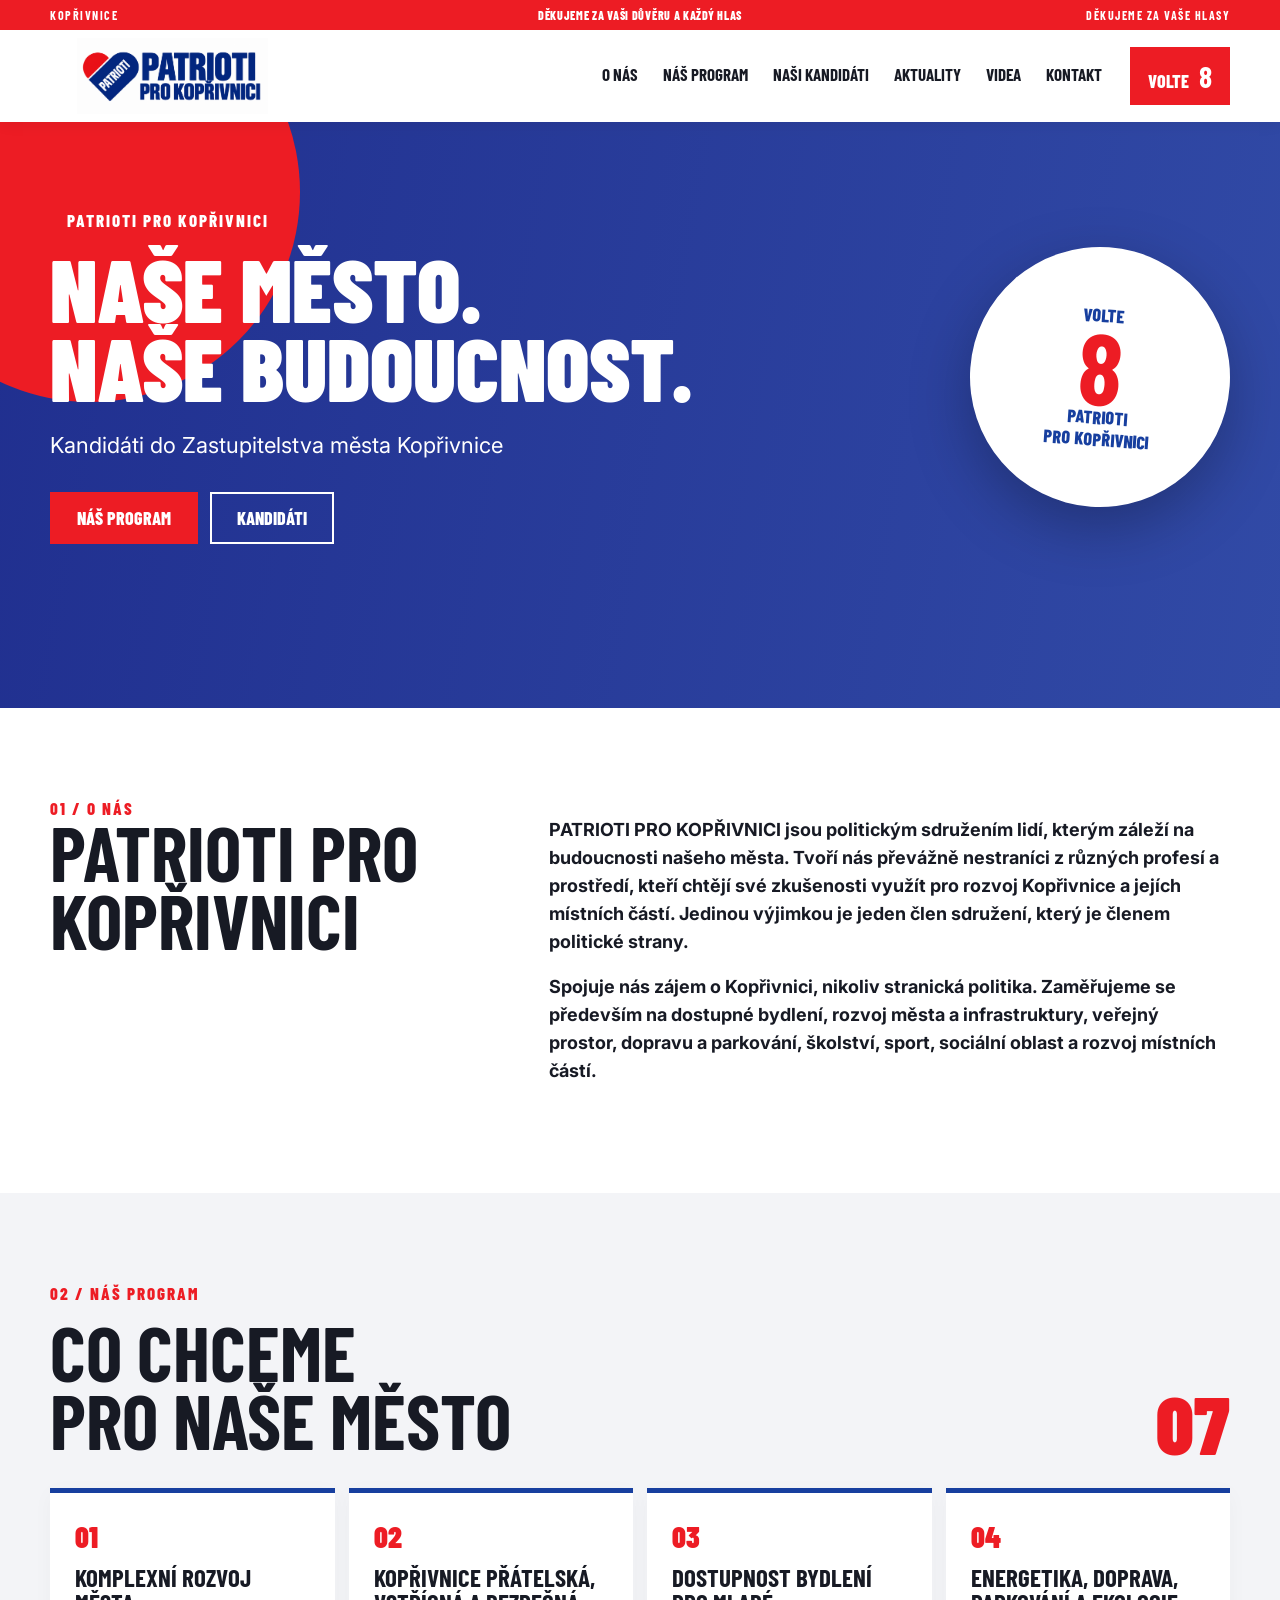
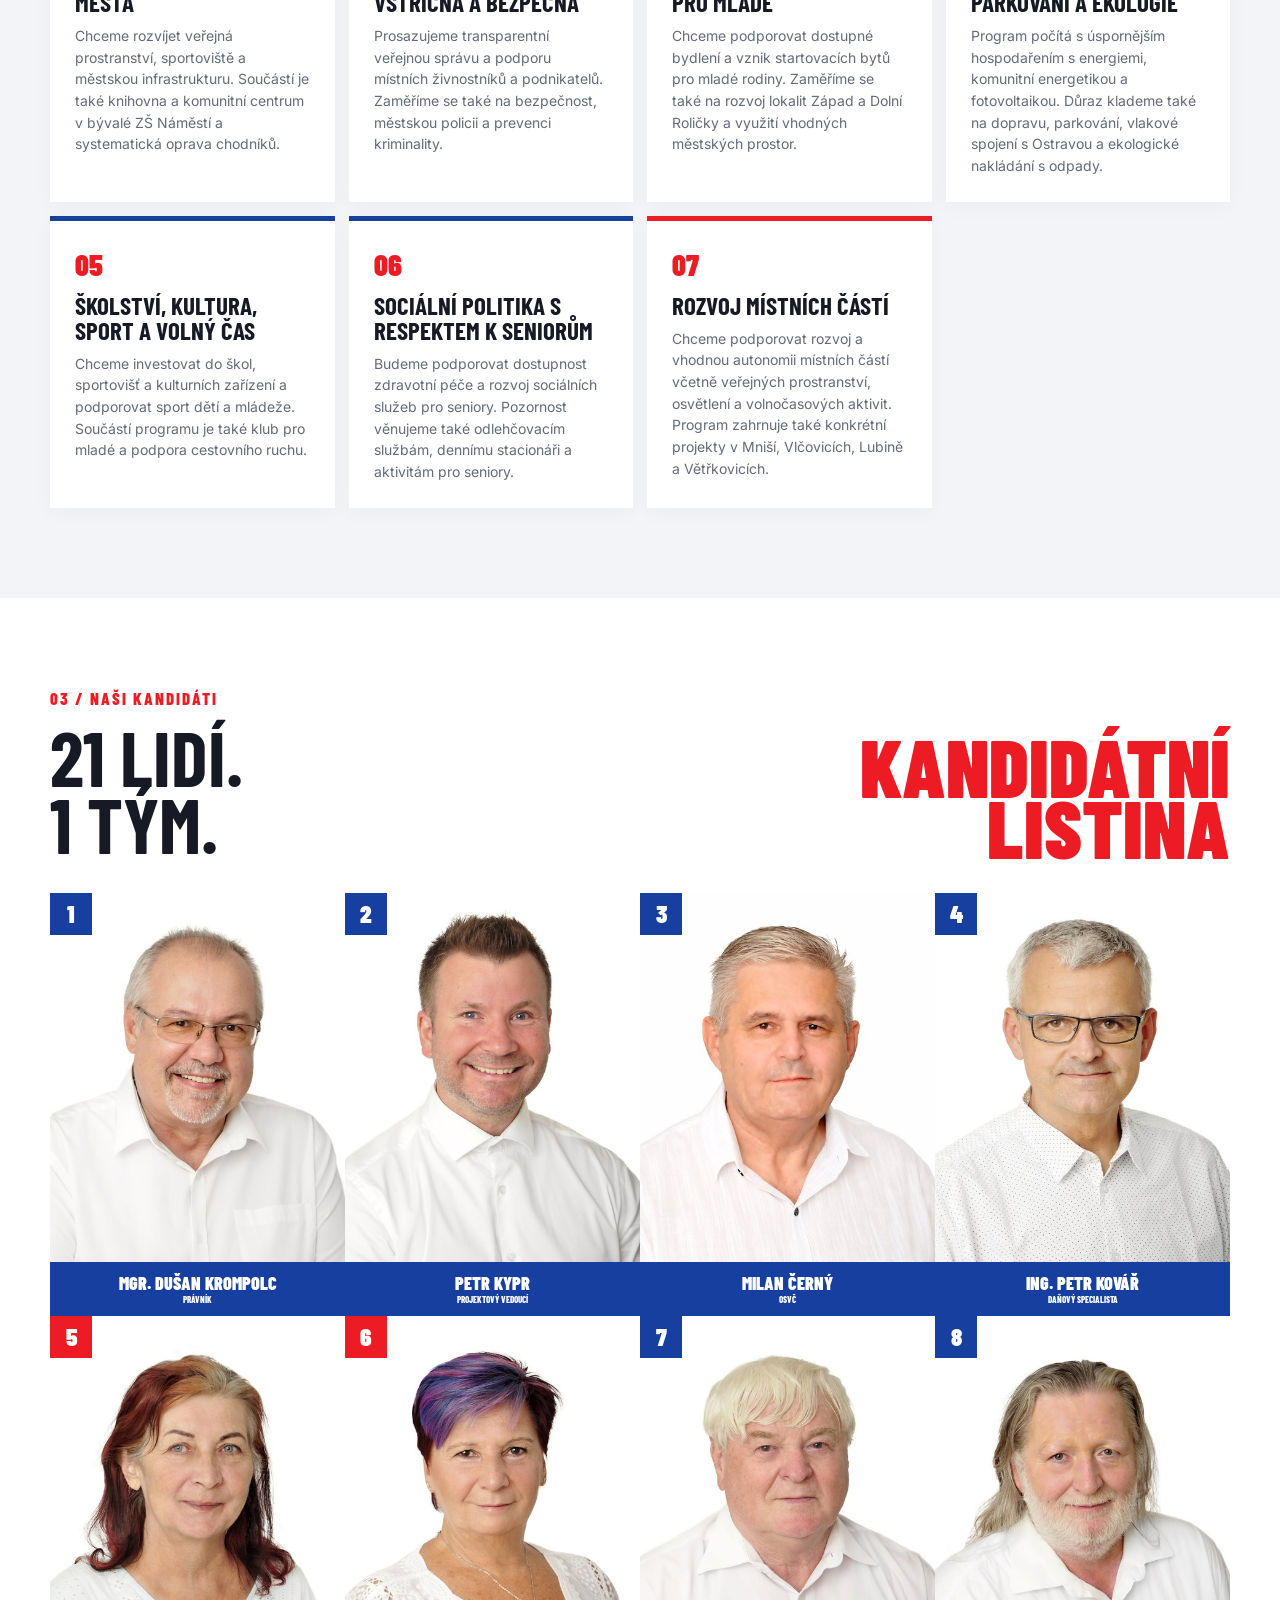
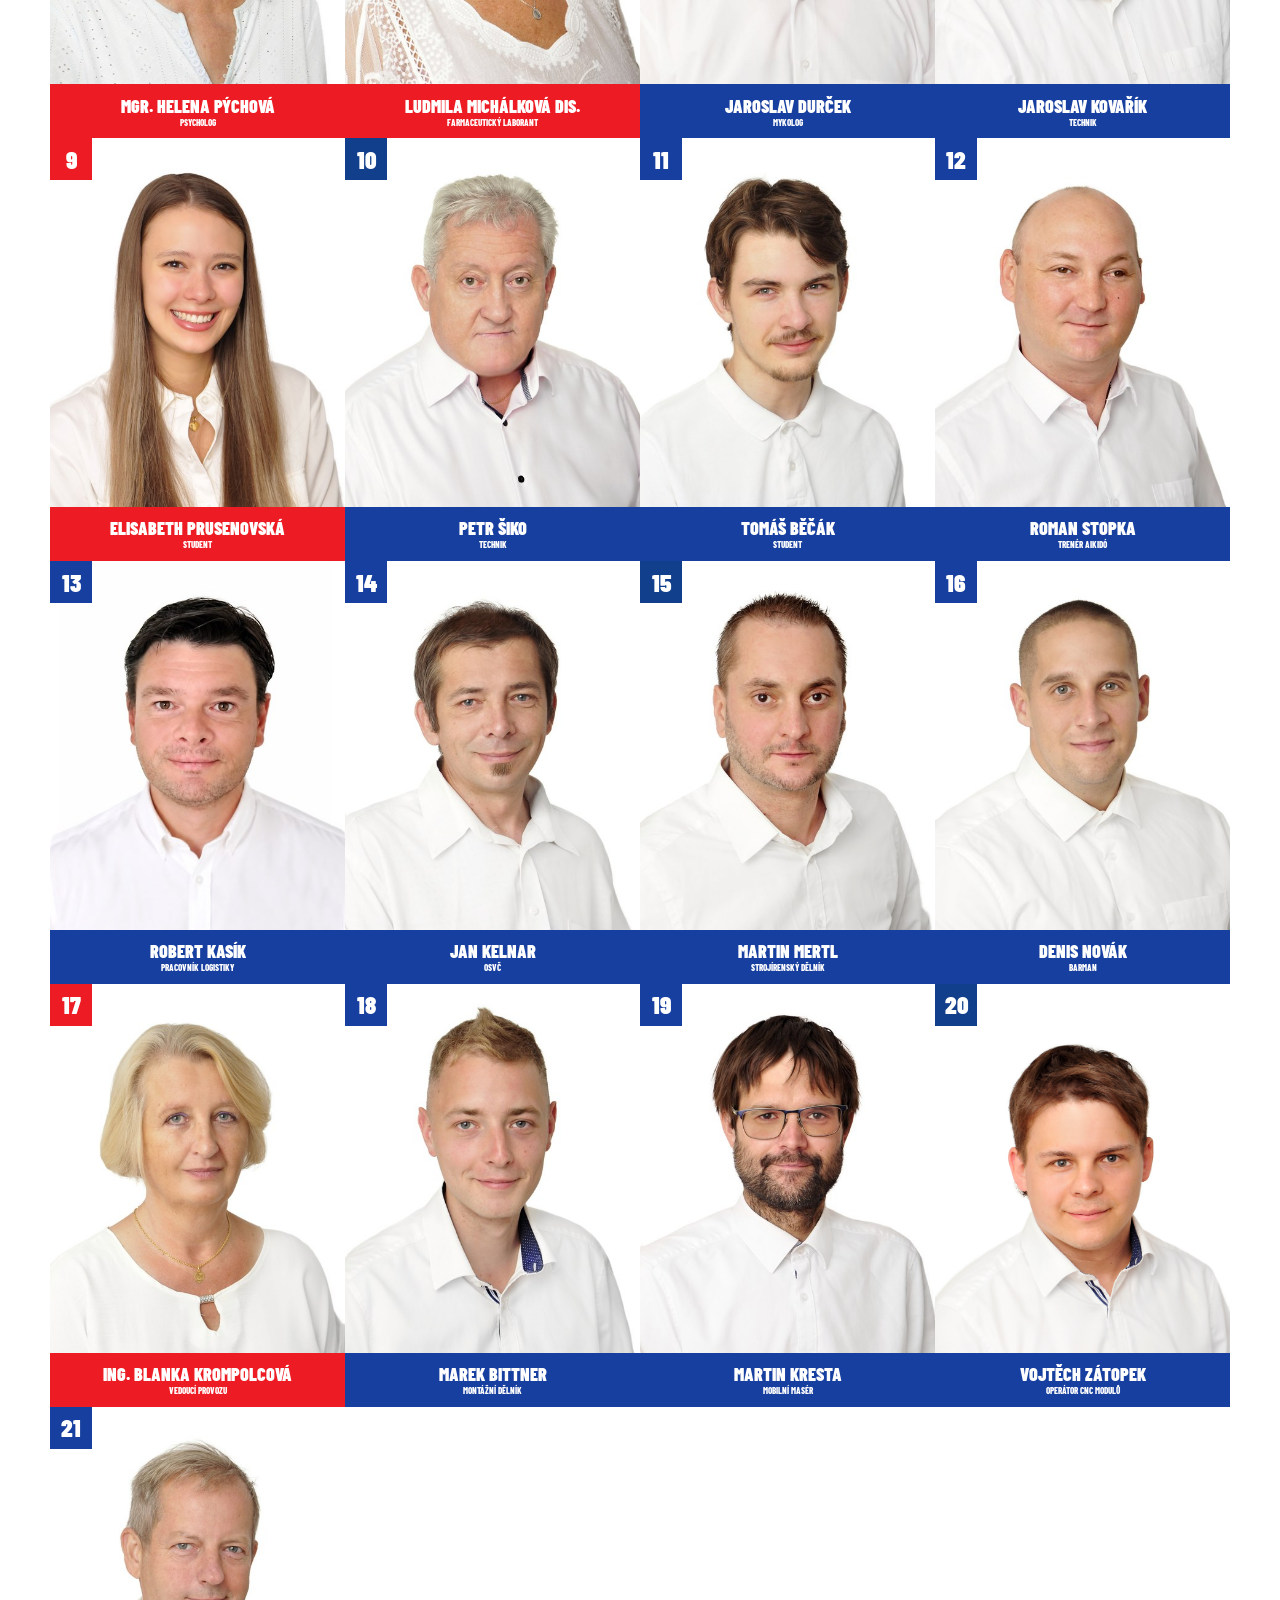
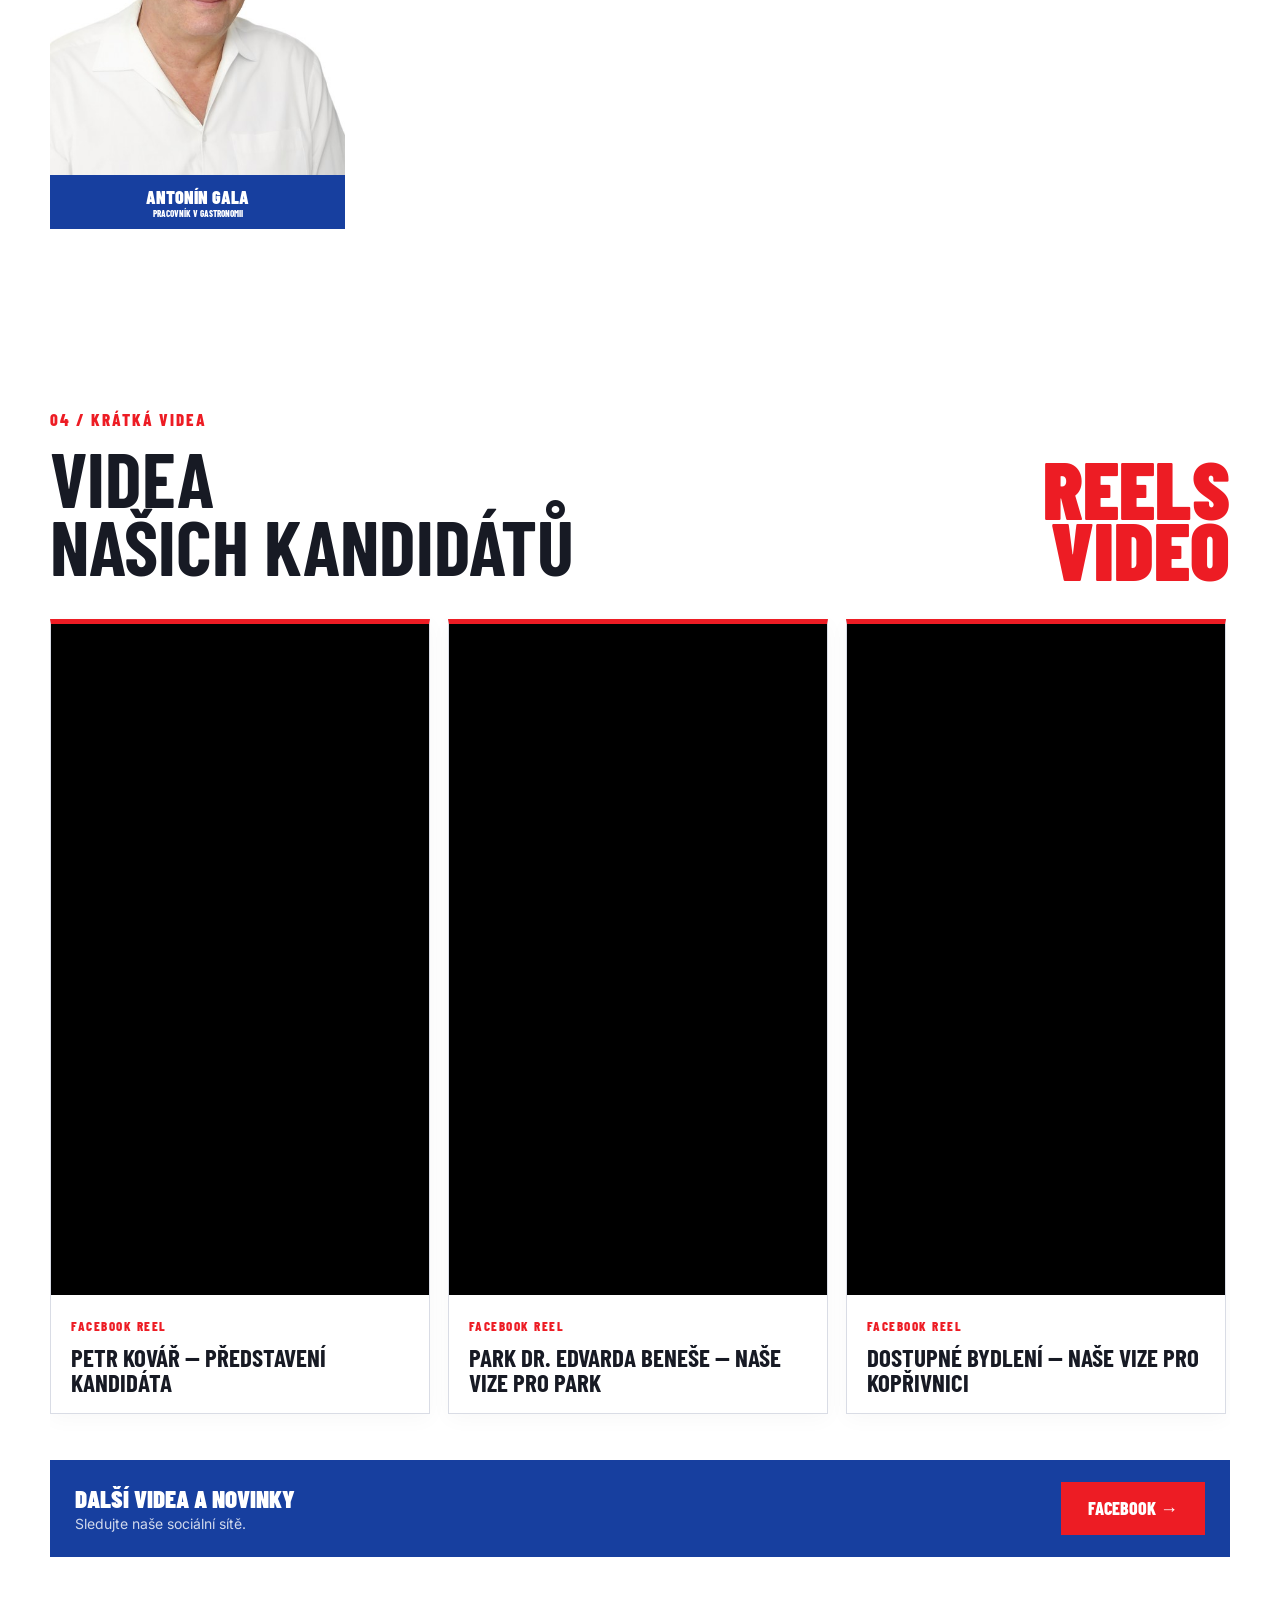
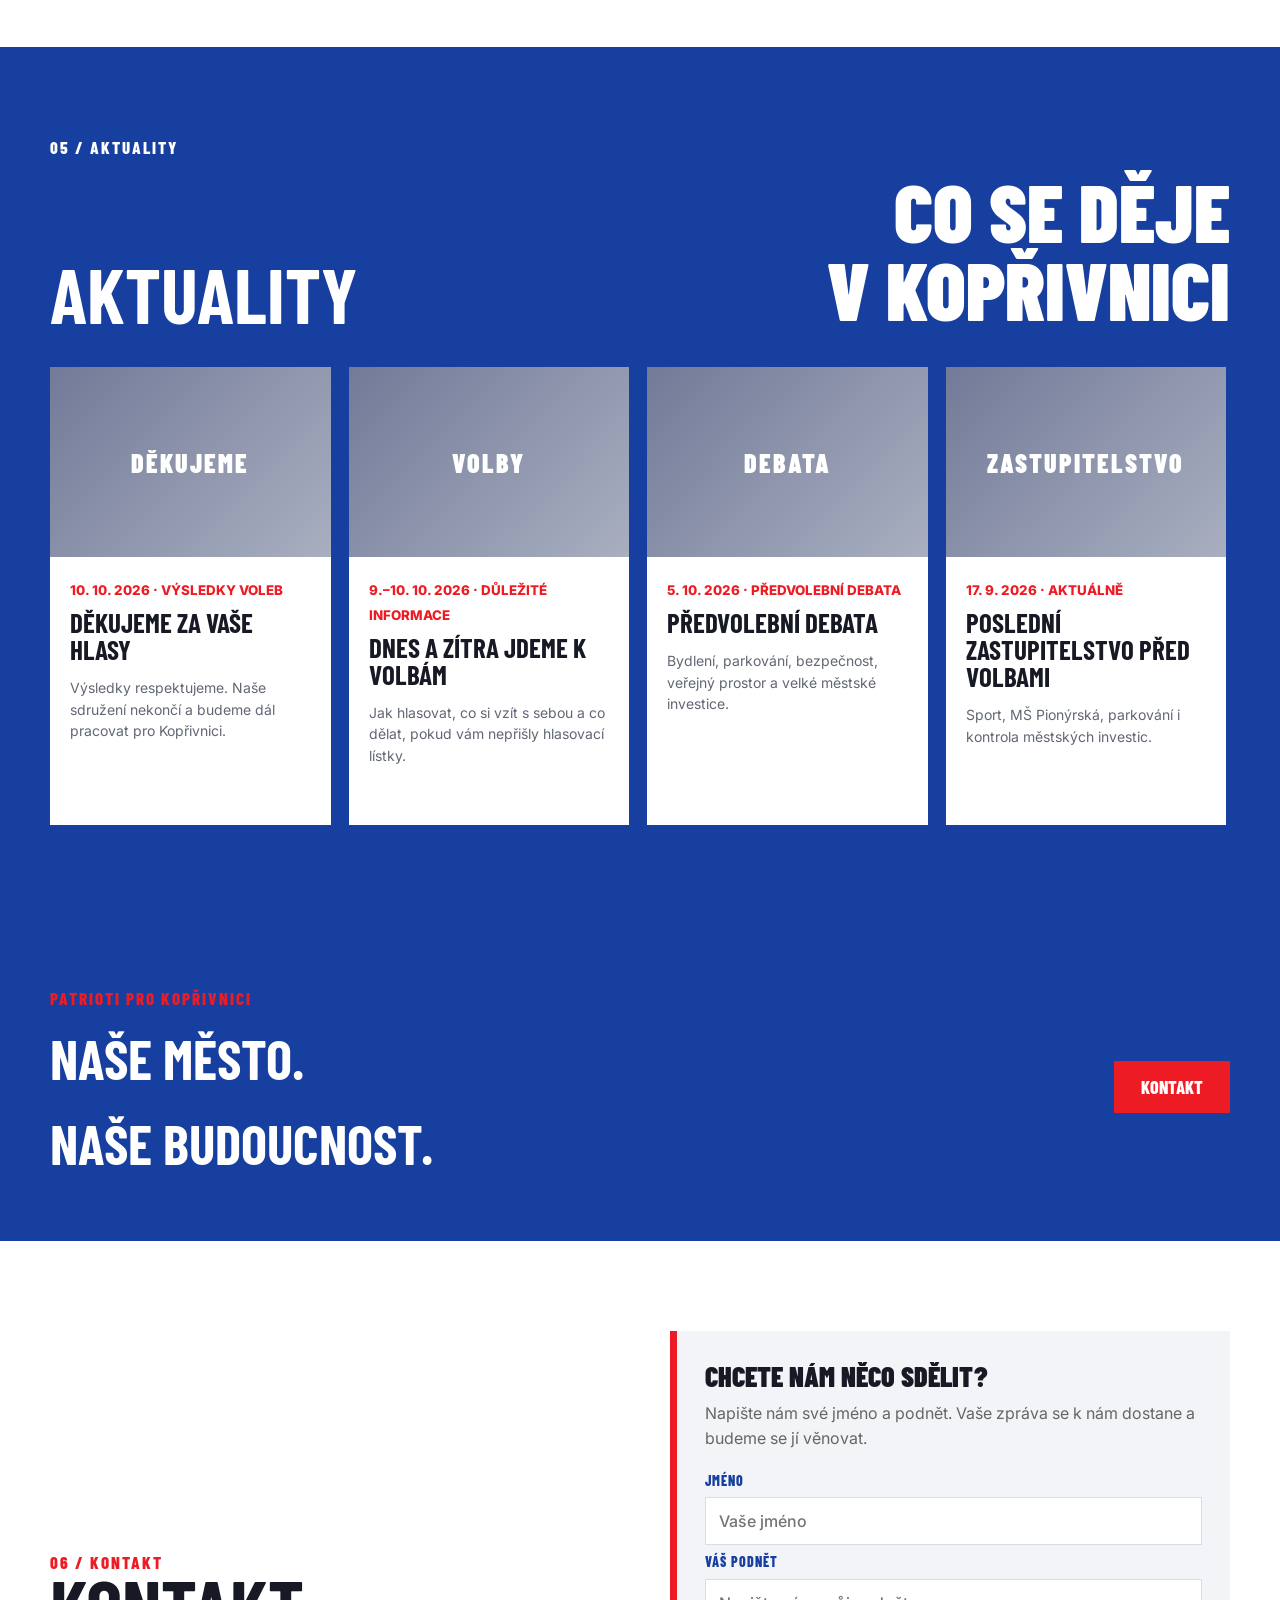
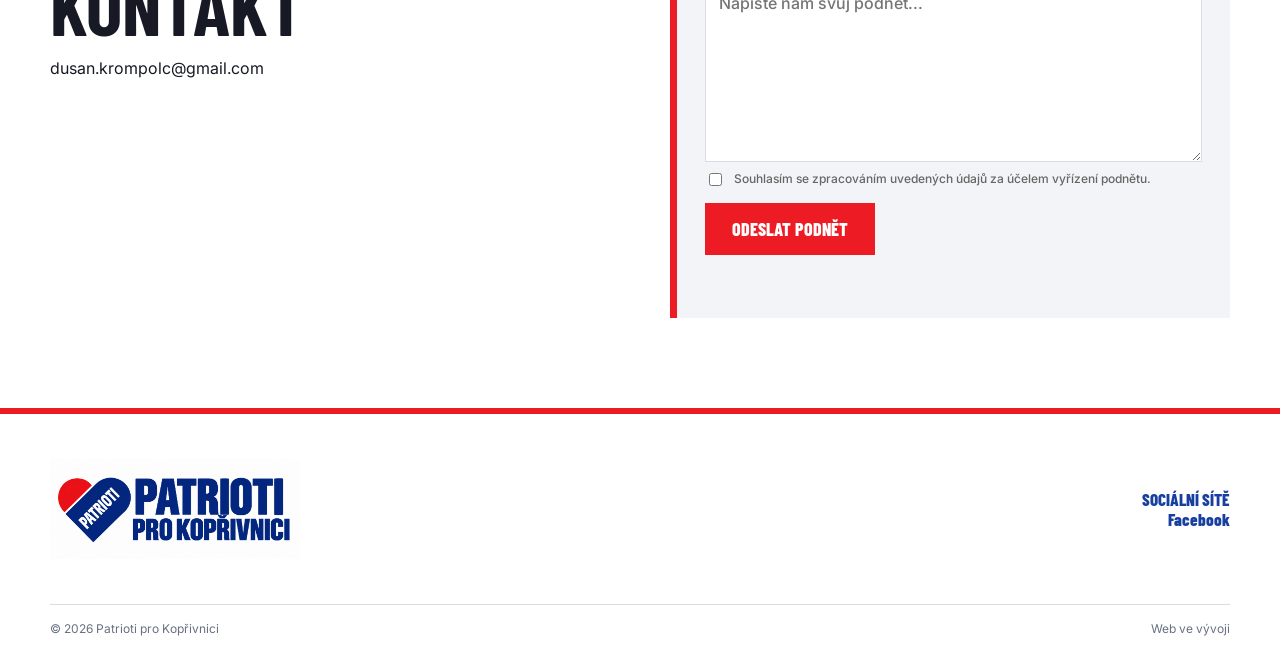
==== index.html @ e1c89c57 "Thank voters and add election results news card" ====
<!doctype html><html lang="cs"><head><meta charset="utf-8"><meta name="viewport" content="width=device-width,initial-scale=1"><meta name="description" content="Patrioti pro Kopřivnici – politické sdružení lidí z Kopřivnice a místních částí. Naše kandidátka, volební program a priority pro rozvoj města."><meta name="keywords" content="Patrioti pro Kopřivnici, Patrioti Kopřivnice, Kopřivnice, volby Kopřivnice, komunální volby Kopřivnice 2026, kandidáti Kopřivnice, volební program Kopřivnice"><meta name="robots" content="index, follow"><link rel="canonical" href="https://patriotikoprivnice.cz/"><meta property="og:title" content="Patrioti pro Kopřivnici"><meta property="og:description" content="Patrioti pro Kopřivnici — kandidáti do Zastupitelstva města Kopřivnice. Volební program a kandidátní listina."><meta property="og:type" content="website"><meta property="og:url" content="https://patriotikoprivnice.cz/"><meta property="og:site_name" content="Patrioti pro Kopřivnici"><title>Patrioti pro Kopřivnici</title><link rel="icon" type="image/svg+xml" href="assets/images/favicon.svg?v=1"><link rel="preconnect" href="https://fonts.googleapis.com"><link rel="preconnect" href="https://fonts.gstatic.com" crossorigin><link href="https://fonts.googleapis.com/css2?family=Barlow+Condensed:wght@500;600;700;800;900&family=Inter:wght@400;500;600;700&display=swap" rel="stylesheet"><link rel="stylesheet" href="assets/css/style.css?v=28"></head><body><header class="site-header"><div class="topline"><div class="container topinner"><span>KOPŘIVNICE</span><span>DĚKUJEME ZA VAŠE HLASY</span><span class="election-countdown" id="election-countdown" aria-live="off">OTEVŘENÍ VOLEBNÍCH MÍSTNOSTÍ ZA <b>07:18:00</b></span></div></div><div class="container nav-wrap"><a class="brand" href="#top"><img src="assets/images/logo.svg?v=2" alt="Patrioti pro Kopřivnici"></a><button class="menu-toggle" aria-expanded="false" aria-controls="main-nav">MENU</button><nav id="main-nav" class="main-nav"><a href="#o-nas">O nás</a><a href="#program">Náš program</a><a href="#kandidati">Naši kandidáti</a><a href="#aktuality">Aktuality</a><a href="#reels">Videa</a><a href="#kontakt">Kontakt</a></nav><a class="vote-btn" href="#kandidati">VOLTE <strong>8</strong></a></div></header><main id="top"><section class="hero"><div class="hero-bg"></div><div class="hero-red"></div><div class="container hero-inner"><div class="hero-left"><div class="hero-kicker">PATRIOTI PRO KOPŘIVNICI</div><h1>NAŠE MĚSTO.<br>NAŠE BUDOUCNOST.</h1><p class="hero-sub">Kandidáti do Zastupitelstva města Kopřivnice</p><div class="hero-actions"><a class="btn red" href="#program">NÁŠ PROGRAM</a><a class="btn white" href="#kandidati">KANDIDÁTI</a></div></div><div class="hero-badge"><span>VOLTE</span><b>8</b><span>PATRIOTI<br>PRO KOPŘIVNICI</span></div></div><div class="hero-bottom"><div class="container"><span>21 LIDÍ.</span><span>1 TÝM.</span><span>1 MĚSTO.</span></div></div></section><section class="section intro" id="o-nas"><div class="container two-col"><div><div class="kicker">01 / O NÁS</div><h2>Patrioti pro<br>Kopřivnici</h2></div><div class="leadtext"><p><strong>PATRIOTI PRO KOPŘIVNICI jsou politickým sdružením lidí, kterým záleží na budoucnosti našeho města. Tvoří nás převážně nestraníci z různých profesí a prostředí, kteří chtějí své zkušenosti využít pro rozvoj Kopřivnice a jejích místních částí. Jedinou výjimkou je jeden člen sdružení, který je členem politické strany.</strong></p><p><strong>Spojuje nás zájem o Kopřivnici, nikoliv stranická politika. Zaměřujeme se především na dostupné bydlení, rozvoj města a infrastruktury, veřejný prostor, dopravu a parkování, školství, sport, sociální oblast a rozvoj místních částí.</strong></p></div></div></section><section class="section program section-gray" id="program"><div class="container"><div class="kicker">02 / NÁŠ PROGRAM</div><div class="section-title"><h2>Co chceme<br>pro naše město</h2><span>07</span></div><div class="program-grid">
<article><b>01</b><h3>Komplexní rozvoj města</h3><p>Chceme rozvíjet veřejná prostranství, sportoviště a městskou infrastrukturu. Součástí je také knihovna a komunitní centrum v bývalé ZŠ Náměstí a systematická oprava chodníků.</p></article>
<article><b>02</b><h3>Kopřivnice přátelská, vstřícná a bezpečná</h3><p>Prosazujeme transparentní veřejnou správu a podporu místních živnostníků a podnikatelů. Zaměříme se také na bezpečnost, městskou policii a prevenci kriminality.</p></article>
<article><b>03</b><h3>Dostupnost bydlení pro mladé</h3><p>Chceme podporovat dostupné bydlení a vznik startovacích bytů pro mladé rodiny. Zaměříme se také na rozvoj lokalit Západ a Dolní Roličky a využití vhodných městských prostor.</p></article>
<article><b>04</b><h3>Energetika, doprava, parkování a ekologie</h3><p>Program počítá s úspornějším hospodařením s energiemi, komunitní energetikou a fotovoltaikou. Důraz klademe také na dopravu, parkování, vlakové spojení s Ostravou a ekologické nakládání s odpady.</p></article>
<article><b>05</b><h3>Školství, kultura, sport a volný čas</h3><p>Chceme investovat do škol, sportovišť a kulturních zařízení a podporovat sport dětí a mládeže. Součástí programu je také klub pro mladé a podpora cestovního ruchu.</p></article>
<article><b>06</b><h3>Sociální politika s respektem k seniorům</h3><p>Budeme podporovat dostupnost zdravotní péče a rozvoj sociálních služeb pro seniory. Pozornost věnujeme také odlehčovacím službám, dennímu stacionáři a aktivitám pro seniory.</p></article>
<article class="redcard"><b>07</b><h3>Rozvoj místních částí</h3><p>Chceme podporovat rozvoj a vhodnou autonomii místních částí včetně veřejných prostranství, osvětlení a volnočasových aktivit. Program zahrnuje také konkrétní projekty v Mniší, Vlčovicích, Lubině a Větřkovicích.</p></article></div></div></section><section class="section candidates" id="kandidati"><div class="container"><div class="kicker">03 / NAŠI KANDIDÁTI</div><div class="section-title"><h2>21 lidí.<br>1 tým.</h2><span>KANDIDÁTNÍ<br>LISTINA</span></div><div class="candidate-grid"><a class="candidate" href="#kandidat-1" data-candidate="1" aria-label="Kandidát 1: Mgr. Dušan Krompolc"><div class="portrait"><img src="assets/images/candidates/01.jpg" alt="" loading="lazy"><span>1</span></div><div><b>01</b><h3>Mgr. Dušan Krompolc</h3><p>právník</p></div></a><a class="candidate" href="#kandidat-2" data-candidate="2" aria-label="Kandidát 2: Petr Kypr"><div class="portrait"><img src="assets/images/candidates/02.jpg" alt="" loading="lazy"><span>2</span></div><div><b>02</b><h3>Petr Kypr</h3><p>projektový vedoucí</p></div></a><a class="candidate" href="#kandidat-3" data-candidate="3" aria-label="Kandidát 3: Milan Černý"><div class="portrait"><img src="assets/images/candidates/03.jpg" alt="" loading="lazy"><span>3</span></div><div><b>03</b><h3>Milan Černý</h3><p>OSVČ</p></div></a><a class="candidate" href="#kandidat-4" data-candidate="4" aria-label="Kandidát 4: Ing. Petr Kovář"><div class="portrait"><img src="assets/images/candidates/04.jpg" alt="" loading="lazy"><span>4</span></div><div><b>04</b><h3>Ing. Petr Kovář</h3><p>daňový specialista</p></div></a><a class="candidate" href="#kandidat-5" data-candidate="5" aria-label="Kandidát 5: Mgr. Helena Pýchová"><div class="portrait"><img src="assets/images/candidates/05.jpg" alt="" loading="lazy"><span>5</span></div><div><b>05</b><h3>Mgr. Helena Pýchová</h3><p>psycholog</p></div></a><a class="candidate" href="#kandidat-6" data-candidate="6" aria-label="Kandidát 6: Ludmila Michálková DiS."><div class="portrait"><img src="assets/images/candidates/06.jpg" alt="" loading="lazy"><span>6</span></div><div><b>06</b><h3>Ludmila Michálková DiS.</h3><p>farmaceutický laborant</p></div></a><a class="candidate" href="#kandidat-7" data-candidate="7" aria-label="Kandidát 7: Jaroslav Durček"><div class="portrait"><img src="assets/images/candidates/07.jpg" alt="" loading="lazy"><span>7</span></div><div><b>07</b><h3>Jaroslav Durček</h3><p>mykolog</p></div></a><a class="candidate" href="#kandidat-8" data-candidate="8" aria-label="Kandidát 8: Jaroslav Kovařík"><div class="portrait"><img src="assets/images/candidates/08.jpg" alt="" loading="lazy"><span>8</span></div><div><b>08</b><h3>Jaroslav Kovařík</h3><p>technik</p></div></a><a class="candidate" href="#kandidat-9" data-candidate="9" aria-label="Kandidát 9: Elisabeth Prusenovská"><div class="portrait"><img src="assets/images/candidates/09.jpg" alt="" loading="lazy"><span>9</span></div><div><b>09</b><h3>Elisabeth Prusenovská</h3><p>student</p></div></a><a class="candidate" href="#kandidat-10" data-candidate="10" aria-label="Kandidát 10: Petr Šiko"><div class="portrait"><img src="assets/images/candidates/10.jpg" alt="" loading="lazy"><span>10</span></div><div><b>10</b><h3>Petr Šiko</h3><p>technik</p></div></a><a class="candidate" href="#kandidat-11" data-candidate="11" aria-label="Kandidát 11: Tomáš Běčák"><div class="portrait"><img src="assets/images/candidates/11.jpg" alt="" loading="lazy"><span>11</span></div><div><b>11</b><h3>Tomáš Běčák</h3><p>student</p></div></a><a class="candidate" href="#kandidat-12" data-candidate="12" aria-label="Kandidát 12: Roman Stopka"><div class="portrait"><img src="assets/images/candidates/12.jpg" alt="" loading="lazy"><span>12</span></div><div><b>12</b><h3>Roman Stopka</h3><p>trenér Aikidó</p></div></a><a class="candidate" href="#kandidat-13" data-candidate="13" aria-label="Kandidát 13: Robert Kasík"><div class="portrait"><img src="assets/images/candidates/13.jpg" alt="" loading="lazy"><span>13</span></div><div><b>13</b><h3>Robert Kasík</h3><p>pracovník logistiky</p></div></a><a class="candidate" href="#kandidat-14" data-candidate="14" aria-label="Kandidát 14: Jan Kelnar"><div class="portrait"><img src="assets/images/candidates/14.jpg" alt="" loading="lazy"><span>14</span></div><div><b>14</b><h3>Jan Kelnar</h3><p>OSVČ</p></div></a><a class="candidate" href="#kandidat-15" data-candidate="15" aria-label="Kandidát 15: Martin Mertl"><div class="portrait"><img src="assets/images/candidates/15.jpg" alt="" loading="lazy"><span>15</span></div><div><b>15</b><h3>Martin Mertl</h3><p>strojírenský dělník</p></div></a><a class="candidate" href="#kandidat-16" data-candidate="16" aria-label="Kandidát 16: Denis Novák"><div class="portrait"><img src="assets/images/candidates/16.jpg" alt="" loading="lazy"><span>16</span></div><div><b>16</b><h3>Denis Novák</h3><p>barman</p></div></a><a class="candidate" href="#kandidat-17" data-candidate="17" aria-label="Kandidát 17: Ing. Blanka Krompolcová"><div class="portrait"><img src="assets/images/candidates/17.jpg" alt="" loading="lazy"><span>17</span></div><div><b>17</b><h3>Ing. Blanka Krompolcová</h3><p>vedoucí provozu</p></div></a><a class="candidate" href="#kandidat-18" data-candidate="18" aria-label="Kandidát 18: Marek Bittner"><div class="portrait"><img src="assets/images/candidates/18.jpg" alt="" loading="lazy"><span>18</span></div><div><b>18</b><h3>Marek Bittner</h3><p>montážní dělník</p></div></a><a class="candidate" href="#kandidat-19" data-candidate="19" aria-label="Kandidát 19: Martin Kresta"><div class="portrait"><img src="assets/images/candidates/19.jpg" alt="" loading="lazy"><span>19</span></div><div><b>19</b><h3>Martin Kresta</h3><p>mobilní masér</p></div></a><a class="candidate" href="#kandidat-20" data-candidate="20" aria-label="Kandidát 20: Vojtěch Zátopek"><div class="portrait"><img src="assets/images/candidates/20.JPG" alt="" loading="lazy"><span>20</span></div><div><b>20</b><h3>Vojtěch Zátopek</h3><p>operátor CNC modulů</p></div></a><a class="candidate" href="#kandidat-21" data-candidate="21" aria-label="Kandidát 21: Antonín Gala"><div class="portrait"><img src="assets/images/candidates/21.jpg" alt="" loading="lazy"><span>21</span></div><div><b>21</b><h3>Antonín Gala</h3><p>pracovník v gastronomii</p></div></a></div><div class="candidate-modal" id="candidate-modal" aria-hidden="true" role="dialog" aria-modal="true" aria-labelledby="candidate-modal-name"><div class="candidate-modal-backdrop" data-close-candidate></div><div class="candidate-modal-box"><button class="candidate-modal-close" type="button" aria-label="Zavřít" data-close-candidate>×</button><span class="candidate-modal-number" id="candidate-modal-number"></span><div class="candidate-modal-kicker">KANDIDÁTNÍ LISTINA</div><h3 id="candidate-modal-name"></h3><div class="candidate-detail-grid"><div><small>POHLAVÍ</small><strong id="candidate-modal-sex"></strong></div><div><small>VĚK</small><strong id="candidate-modal-age"></strong></div><div><small>POVOLÁNÍ</small><strong id="candidate-modal-role"></strong></div><div><small>ČÁST OBCE</small><strong id="candidate-modal-place"></strong></div><div class="candidate-detail-full"><small>POLITICKÁ PŘÍSLUŠNOST</small><strong id="candidate-modal-party"></strong></div></div><a class="btn red" href="#kandidati" data-close-candidate>ZPĚT NA KANDIDÁTKU</a></div></div></div></div></section><section class="section reels" id="reels"><div class="container"><div class="kicker">04 / KRÁTKÁ VIDEA</div><div class="section-title"><h2>Videa<br>našich kandidátů</h2><span>REELS<br>VIDEO</span></div><div class="reels-grid"><article class="reel-item"><div class="reel-embed"><iframe src="https://www.facebook.com/plugins/video.php?href=https%3A%2F%2Fwww.facebook.com%2Freel%2F1572443974632305%2F&show_text=false&width=500" title="Facebook Reel — Petr Kovář" scrolling="no" frameborder="0" allow="autoplay; clipboard-write; encrypted-media; picture-in-picture; web-share" allowfullscreen="true"></iframe></div><div class="reel-caption"><small>FACEBOOK REEL</small><h3>Petr Kovář — představení kandidáta</h3></div></article><article class="reel-item"><div class="reel-embed"><iframe src="https://www.facebook.com/plugins/video.php?href=https%3A%2F%2Fwww.facebook.com%2Freel%2F28286665224366051%2F&show_text=false&width=500" title="Facebook Reel" scrolling="no" frameborder="0" allow="autoplay; clipboard-write; encrypted-media; picture-in-picture; web-share" allowfullscreen="true"></iframe></div><div class="reel-caption"><small>FACEBOOK REEL</small><h3>Park Dr. Edvarda Beneše — naše vize pro park</h3></div></article><article class="reel-item"><div class="reel-embed"><iframe src="https://www.facebook.com/plugins/video.php?href=https%3A%2F%2Fwww.facebook.com%2Freel%2F4549635875306272%2F&show_text=false&width=500" title="Facebook Reel" scrolling="no" frameborder="0" allow="autoplay; clipboard-write; encrypted-media; picture-in-picture; web-share" allowfullscreen="true"></iframe></div><div class="reel-caption"><small>FACEBOOK REEL</small><h3>Dostupné bydlení — naše vize pro Kopřivnici</h3></div></article><article class="reel-item"><div class="reel-embed"><iframe src="https://www.facebook.com/plugins/video.php?href=https%3A%2F%2Fwww.facebook.com%2Freel%2F1123441996745899%2F&show_text=false&width=500" title="Facebook Reel" scrolling="no" frameborder="0" allow="autoplay; clipboard-write; encrypted-media; picture-in-picture; web-share" allowfullscreen="true"></iframe></div><div class="reel-caption"><small>FACEBOOK REEL</small><h3>Jaroslav Kovařík — představení kandidáta</h3></div></article><article class="reel-item"><div class="reel-embed"><iframe src="https://www.facebook.com/plugins/video.php?href=https%3A%2F%2Fwww.facebook.com%2F61592803906172%2Fvideos%2F943094388267019%2F&show_text=false&width=500" title="Facebook video — Milan Černý" scrolling="no" frameborder="0" allow="autoplay; clipboard-write; encrypted-media; picture-in-picture; web-share" allowfullscreen="true"></iframe></div><div class="reel-caption"><small>FACEBOOK REEL</small><h3>Milan Černý — představení kandidáta</h3></div></article><article class="reel-item"><div class="reel-embed"><iframe src="https://www.facebook.com/plugins/video.php?href=https%3A%2F%2Fwww.facebook.com%2Freel%2F2389803521551900%2F&show_text=false&width=500" title="Facebook Reel" scrolling="no" frameborder="0" allow="autoplay; clipboard-write; encrypted-media; gyroscope; picture-in-picture; web-share" allowfullscreen="true"></iframe></div><div class="reel-caption"><small>FACEBOOK REEL</small><h3>Dušan Krompolc — představení lídra</h3></div></article><article class="reel-item"><div class="reel-embed"><iframe src="https://www.facebook.com/plugins/video.php?href=https%3A%2F%2Fwww.facebook.com%2Freel%2F1103898925642671%2F&show_text=false&width=500" title="Facebook Reel" scrolling="no" frameborder="0" allow="autoplay; clipboard-write; encrypted-media; gyroscope; picture-in-picture; web-share" allowfullscreen="true"></iframe></div><div class="reel-caption"><small>FACEBOOK REEL</small><h3>Jiří Tichánek - o historii a podpoře Patriotů pro Kopřivnici</h3></div></article></div><div class="social-follow"><div><strong>DALŠÍ VIDEA A NOVINKY</strong><span>Sledujte naše sociální sítě.</span></div><a class="btn red" href="https://www.facebook.com/people/Patrioti-pro-Kop%C5%99ivnici/61592803906172/" target="_blank" rel="noopener noreferrer">FACEBOOK →</a></div></div></section><section class="section news section-navy" id="aktuality"><div class="container"><div class="kicker light">05 / AKTUALITY</div><div class="section-title"><h2>Aktuality</h2><span class="light">CO SE DĚJE<br>V KOPŘIVNICI</span></div><div class="news-grid"><article class="news-card" data-news="7" tabindex="0" role="button"><div class="news-photo">DĚKUJEME</div><div class="news-body"><small>10. 10. 2026 · VÝSLEDKY VOLEB</small><h3>Děkujeme za vaše hlasy</h3><p>Výsledky respektujeme. Naše sdružení nekončí a budeme dál pracovat pro Kopřivnici.</p></div></article><article class="news-card" data-news="6" tabindex="0" role="button"><div class="news-photo">VOLBY</div><div class="news-body"><small>9.–10. 10. 2026 · DŮLEŽITÉ INFORMACE</small><h3>Dnes a zítra jdeme k volbám</h3><p>Jak hlasovat, co si vzít s sebou a co dělat, pokud vám nepřišly hlasovací lístky.</p></div></article><article class="news-card" data-news="5" tabindex="0" role="button"><div class="news-photo">DEBATA</div><div class="news-body"><small>5. 10. 2026 · PŘEDVOLEBNÍ DEBATA</small><h3>Předvolební debata</h3><p>Bydlení, parkování, bezpečnost, veřejný prostor a velké městské investice.</p></div></article><article class="news-card" data-news="1" tabindex="0" role="button"><div class="news-photo">ZASTUPITELSTVO</div><div class="news-body"><small>17. 9. 2026 · AKTUÁLNĚ</small><h3>Poslední zastupitelstvo před volbami</h3><p>Sport, MŠ Pionýrská, parkování i kontrola městských investic.</p></div></article><article class="news-card" data-news="4" tabindex="0" role="button"><div class="news-photo">ROZHOVOR</div><div class="news-body"><small>14. 9. 2026 · KTKSTUDIO</small><h3>Volební rozhovor lídra Patriotů</h3><p>Dostupné bydlení, veřejný prostor a parkování. Rozhovor s lídrem kandidátky Mgr. Dušanem Krompolcem.</p></div></article><article class="news-card" data-news="2" tabindex="0" role="button"><div class="news-photo">PROGRAM</div><div class="news-body"><small>VOLEBNÍ PROGRAM</small><h3>Volební program Patriotů pro Kopřivnici</h3><p>Komplexní rozvoj města, bydlení, doprava a parkování, školství, sociální oblast a rozvoj místních částí.</p></div></article><article class="news-card" data-news="3" tabindex="0" role="button"><div class="news-photo">KOPŘIVNICE</div><div class="news-body"><small>MĚSTO</small><h3>Naše město, naše budoucnost</h3><p>Informace o našich aktivitách a dění v Kopřivnici.</p></div></article></div></div><div class="news-modal" id="news-modal" aria-hidden="true" role="dialog" aria-modal="true" aria-labelledby="news-modal-title"><div class="news-modal-backdrop" data-close-news></div><div class="news-modal-box"><button class="news-modal-close" type="button" aria-label="Zavřít" data-close-news>×</button><div class="news-modal-kicker" id="news-modal-kicker"></div><h3 id="news-modal-title"></h3><div class="news-modal-text" id="news-modal-text"></div><div class="news-program-pagination" id="news-program-pagination" hidden><button class="news-program-arrow" type="button" data-news-page="prev" id="news-program-prev" aria-label="Předchozí strana">←</button><span><b id="news-program-page-current">1</b> / <span id="news-program-page-total">8</span></span><button class="news-program-arrow" type="button" data-news-page="next" id="news-program-next" aria-label="Další strana">→</button></div><div class="news-modal-video" id="news-modal-video"></div><button class="btn red" type="button" data-close-news>ZPĚT NA AKTUALITY</button></div></div></section><section class="cta"><div class="container"><div><div class="kicker">PATRIOTI PRO KOPŘIVNICI</div><h2>Naše město.<br>Naše budoucnost.</h2></div><a class="btn red" href="#kontakt">KONTAKT</a></div></section><section class="section contact" id="kontakt"><div class="container contact-inner"><div><div class="kicker">06 / KONTAKT</div><h2>Kontakt</h2><p><a href="mailto:dusan.krompolc@gmail.com">dusan.krompolc@gmail.com</a></p></div><div class="contact-card feedback-card"><strong>CHCETE NÁM NĚCO SDĚLIT?</strong><span>Napište nám své jméno a podnět. Vaše zpráva se k nám dostane a budeme se jí věnovat.</span><form class="feedback-form" id="feedback-form" action="" method="post" target="feedback-submit-frame" data-endpoint="https://script.google.com/macros/s/AKfycbzwdAzoOmu-tI1BLeiGcUPKAIC64EYhH_B4u_w-PDgBUCoBafRkIFbA_y1AN8EXLF28KA/exec"><label for="feedback-name">JMÉNO</label><input id="feedback-name" name="name" type="text" maxlength="80" autocomplete="name" placeholder="Vaše jméno" required><label for="feedback-message">VÁŠ PODNĚT</label><textarea id="feedback-message" name="message" maxlength="3000" rows="7" placeholder="Napište nám svůj podnět..." required></textarea><div class="feedback-honeypot" aria-hidden="true"><label>Nechte toto pole prázdné<input name="website" type="text" tabindex="-1" autocomplete="off"></label></div><label class="feedback-consent"><input name="consent" type="checkbox" value="ano" required><span>Souhlasím se zpracováním uvedených údajů za účelem vyřízení podnětu.</span></label><button class="btn red" type="submit">ODESLAT PODNĚT</button><p class="feedback-status" id="feedback-status" role="status" aria-live="polite"></p></form><iframe name="feedback-submit-frame" id="feedback-submit-frame" class="feedback-submit-frame" title="Odeslání podnětu"></iframe></div></div></section></main><footer><div class="container footer-main"><img src="assets/images/logo.svg?v=3" alt="Patrioti pro Kopřivnici"><div class="social">SOCIÁLNÍ SÍTĚ<br><a href="https://www.facebook.com/people/Patrioti-pro-Kop%C5%99ivnici/61592803906172/" target="_blank" rel="noopener noreferrer">Facebook</a></div></div><div class="container footer-bottom"><span>© 2026 Patrioti pro Kopřivnici</span><span>Web ve vývoji</span></div></footer><script src="assets/js/main.js?v=13"></script></body></html>
---- assets/css/style.css ----
:root{--blue:#173f9f;--dark:#173f9f;--red:#ed1c24;--ink:#171a24;--gray:#f3f4f7;--line:#d9dce5;--max:1200px}*{box-sizing:border-box}html{scroll-behavior:smooth}body{margin:0;color:var(--ink);font-family:Inter,Arial,sans-serif;line-height:1.55}a{text-decoration:none;color:inherit}.container{width:min(calc(100% - 40px),var(--max));margin:auto}.topline{background:var(--red);color:#fff;font:700 12px 'Barlow Condensed';letter-spacing:1.5px}.topinner{height:30px;display:flex;justify-content:space-between;align-items:center}.site-header{position:sticky;top:0;z-index:100;background:#fff;box-shadow:0 2px 14px #00000012}.nav-wrap{min-height:92px;display:flex;align-items:center;gap:28px}.brand{display:flex;align-items:center;margin-right:auto}.brand img{display:block;width:245px;height:auto;max-height:76px;object-fit:contain}.brand-copy{display:flex;flex-direction:column;font-family:'Barlow Condensed';line-height:.9;color:var(--blue)}.brand-copy b{font-size:27px}.brand-copy small{font-size:15px;font-weight:800;margin-top:5px}.main-nav{display:flex;gap:25px;font:700 17px 'Barlow Condensed';text-transform:uppercase}.main-nav a{padding:29px 0;border-bottom:4px solid transparent}.main-nav a:hover{border-color:var(--red);color:var(--blue)}.vote-btn{background:var(--red);color:#fff;padding:11px 18px;font:800 18px 'Barlow Condensed';white-space:nowrap}.vote-btn strong{font-size:30px;margin-left:6px}.menu-toggle{display:none;background:var(--blue);border:0;color:#fff;padding:11px 15px;font:800 16px 'Barlow Condensed'}.hero{position:relative;overflow:hidden;background:var(--blue);color:#fff}.hero-bg{position:absolute;inset:0;background:linear-gradient(100deg,#202f8f,#314aa6)}.hero-red{position:absolute;left:-120px;top:-140px;width:420px;height:420px;border-radius:50%;background:var(--red)}.hero-inner{min-height:510px;display:flex;align-items:center;justify-content:space-between;position:relative}.hero-left{max-width:780px}.hero-kicker,.kicker{font:800 17px 'Barlow Condensed';letter-spacing:2px;color:var(--red);text-transform:uppercase}.hero-kicker{color:#fff;border-left:5px solid var(--red);padding-left:12px}.hero h1,h2,h3{font-family:'Barlow Condensed';text-transform:uppercase}.hero h1{font-size:clamp(55px,7vw,100px);line-height:.88;margin:18px 0;font-weight:900}.hero-sub{font-size:22px}.hero-actions{display:flex;gap:12px;margin-top:30px}.btn{display:inline-block;padding:13px 25px;font:800 18px 'Barlow Condensed';text-transform:uppercase;border:2px solid}.btn.red{background:var(--red);border-color:var(--red);color:#fff}.btn.white{border-color:#fff;color:#fff}.hero-badge{width:260px;height:260px;border-radius:50%;background:#fff;color:var(--blue);display:flex;flex-direction:column;align-items:center;justify-content:center;text-align:center;font:800 18px 'Barlow Condensed';transform:rotate(4deg);box-shadow:0 20px 60px #0004}.hero-badge b{font-size:100px;line-height:.8;color:var(--red)}.hero-bottom{background:var(--red);font:900 38px 'Barlow Condensed'}.hero-bottom .container{display:flex;gap:60px;padding:15px 0}.section{padding:90px 0}.section-gray{background:var(--gray)}.section-navy{background:var(--blue);color:#fff}.two-col{display:grid;grid-template-columns:.75fr 1.25fr;gap:90px}.section h2{font-size:clamp(52px,6vw,80px);line-height:.88;margin:0}.leadtext{font-size:18px}.section-title{display:flex;justify-content:space-between;align-items:end;margin:15px 0 35px}.section-title>span{font:900 82px 'Barlow Condensed';color:var(--red);line-height:.75;text-align:right}.program-grid{display:grid;grid-template-columns:repeat(4,1fr);gap:14px}.program-grid article{background:#fff;padding:25px;min-height:190px;border-top:5px solid var(--blue);box-shadow:0 5px 20px #00000008}.program-grid article.redcard{border-color:var(--red)}.program-grid b{font:900 30px 'Barlow Condensed';color:var(--red)}.program-grid h3{font-size:25px;line-height:1;margin:10px 0}.program-grid p{font-size:14px;color:#646a78;margin:0}.candidate-grid{display:grid;grid-template-columns:repeat(4,1fr);gap:16px}.candidate{display:block;position:relative;background:#fff;border:1px solid var(--line);color:var(--ink);transition:transform .18s ease,box-shadow .18s ease;border-top:5px solid var(--blue);overflow:hidden}.candidate:hover{transform:translateY(-4px);box-shadow:0 12px 28px #00000014}.candidate:focus-visible{outline:3px solid var(--red);outline-offset:3px}.portrait{height:255px;background:linear-gradient(145deg,#dfe2e9,#b5bac6);position:relative;display:grid;place-items:center}.portrait:after{content:'';position:absolute;inset:0;background:linear-gradient(145deg,#dfe2e9,#b5bac6)}.portrait img{width:100%;height:100%;object-fit:cover;display:block;position:relative;z-index:1}.portrait-initials{position:relative;z-index:1;width:92px;height:92px;border-radius:50%;display:grid;place-items:center;background:#fff;color:var(--blue);font:900 34px 'Barlow Condensed';letter-spacing:1px;box-shadow:0 5px 18px #0002}.portrait span{position:absolute;left:0;top:0;background:var(--blue);color:#fff;padding:5px 10px;font:900 20px 'Barlow Condensed'}.candidate:nth-child(5n) .portrait span{background:var(--red)}.candidate>div:not(.portrait){position:relative;z-index:5;padding:12px 14px 14px;background:#fff;color:var(--ink);text-shadow:none}.candidate h3{font-size:20px;line-height:1;margin:1px 0;color:#fff}.candidate>div:not(.portrait)>b{display:none}.candidate p{font-size:10px;margin:2px 0 0;color:#fff;opacity:.95;text-transform:uppercase;font-weight:700}.reels{background:#fff}.reels-grid{display:grid;grid-template-columns:repeat(3,minmax(0,1fr));gap:20px;align-items:start}.reel-item{background:#fff;border:1px solid var(--line);border-top:5px solid var(--red);overflow:hidden;min-width:0;box-shadow:0 5px 20px #00000008}.reel-embed{background:#000;width:100%;aspect-ratio:9/16;height:auto;overflow:hidden;display:flex;justify-content:center;align-items:stretch}.reel-embed iframe{display:block;width:100% !important;height:100% !important;min-height:0;border:0}.reel-caption{padding:18px 20px}.reel-caption small{font:800 13px 'Barlow Condensed';letter-spacing:1.5px;color:var(--red)}.reel-caption h3{font-size:25px;line-height:1;margin:7px 0 0}.social-follow{margin-top:28px;padding:22px 25px;background:var(--blue);color:#fff;display:flex;align-items:center;justify-content:space-between;gap:25px}.social-follow div{display:flex;flex-direction:column}.social-follow strong{font:900 25px 'Barlow Condensed'}.social-follow span{font-size:14px;opacity:.8}.news-grid{display:grid;grid-template-columns:repeat(3,1fr);gap:20px}.news-grid article{background:#fff;color:var(--ink)}.news-photo{height:190px;background:linear-gradient(135deg,#727a98,#a9afc0);display:grid;place-items:center;color:#fff;font:900 26px 'Barlow Condensed';letter-spacing:2px}.news-body{padding:20px}.news-body small{color:var(--red);font-weight:800}.news-body h3{font-size:27px;line-height:1;margin:7px 0}.news-body p{font-size:14px;color:#626775}.light{color:#fff!important}.cta{background:var(--blue);color:#fff;padding:55px 0}.cta .container{display:flex;align-items:center;justify-content:space-between}.cta h2{font-size:55px;margin:8px 0 0}.contact-inner{display:grid;grid-template-columns:1fr 1fr;gap:60px;align-items:center}.contact-card{background:var(--gray);border-left:7px solid var(--red);padding:40px;display:flex;flex-direction:column;gap:8px}.contact-card strong{font:900 28px 'Barlow Condensed'}.contact-card span{color:#666}footer{background:#fff;color:var(--ink);border-top:6px solid var(--red)}.footer-main{display:grid;grid-template-columns:auto 1fr 1fr;align-items:center;gap:18px;padding-top:45px;padding-bottom:45px}.footer-main img{display:block;width:250px;max-width:100%;height:auto}.footer-main b,.footer-main span{display:block;font-family:'Barlow Condensed'}.footer-main b{font-size:25px}.social{text-align:right;font:800 17px 'Barlow Condensed';color:var(--blue)}.social small{font:400 12px Inter;color:#bbc2da}.footer-bottom{border-top:1px solid var(--line);padding-top:15px;padding-bottom:20px;display:flex;justify-content:space-between;font-size:12px;color:#687083}@media(max-width:950px){.main-nav{display:none}.menu-toggle{display:block}.main-nav.open{position:absolute;top:122px;left:0;right:0;background:#fff;display:flex;flex-direction:column;padding:20px 30px;gap:0;box-shadow:0 10px 20px #0002}.main-nav.open a{padding:12px 0}.hero-inner{min-height:600px}.hero-badge{width:210px;height:210px}.hero-badge b{font-size:80px}.program-grid{grid-template-columns:repeat(2,1fr)}.candidate-grid{grid-template-columns:repeat(2,1fr)}.video-feature{grid-template-columns:1fr}.video-side{grid-template-columns:1fr 1fr;grid-template-rows:none}.video-card{grid-template-columns:1fr}.video-card-visual{min-height:220px}}@media(max-width:650px){html,body{overflow-x:hidden}.container{width:calc(100% - 24px)}.nav-wrap{min-height:70px;gap:8px}.brand img{width:165px;max-height:none}.menu-toggle{padding:10px 11px;font-size:15px}.vote-btn{font-size:13px;padding:7px 9px}.vote-btn strong{font-size:22px;margin-left:3px}.main-nav.open{top:100px;padding:16px 24px}.topinner span:last-child{display:none}.brand img{width:220px;max-height:52px}.vote-btn{font-size:15px;padding:8px 11px}.vote-btn strong{font-size:24px}.hero-inner{padding:65px 0 75px;min-height:auto}.hero h1{font-size:clamp(43px,14vw,54px);line-height:.9}.hero-actions{flex-direction:column;align-items:stretch}.hero-actions .btn{text-align:center}.hero-bottom .container{flex-wrap:wrap;line-height:1.05}.hero-sub{font-size:17px}.hero-badge{display:none}.hero-bottom{font-size:25px}.hero-bottom .container{gap:18px;justify-content:center}.section{padding:65px 0}.two-col,.contact-inner{grid-template-columns:1fr;gap:35px}.section-title{align-items:start}.section-title>span{font-size:55px}.program-grid,.candidate-grid,.news-grid{grid-template-columns:1fr}.candidate .portrait{height:260px}.candidate h3{font-size:25px}.candidate>div:last-child{padding:11px 14px 12px}.candidate p{font-size:12px}.reels-grid{grid-template-columns:1fr;gap:24px}.reel-embed{aspect-ratio:9/16}.reel-caption h3{font-size:28px}.video-main{grid-template-columns:1fr}.video-main-visual{min-height:390px}.video-main-copy{padding:28px 24px}.video-main-copy h3{font-size:32px}.video-side{grid-template-columns:1fr;grid-template-rows:none}.video-card{grid-template-columns:42% 58%}.video-card-visual{min-height:170px}.social-follow{align-items:flex-start;flex-direction:column}.candidate .portrait{height:300px}.cta .container{display:block}.cta h2{font-size:48px;margin-bottom:25px}.footer-main{grid-template-columns:1fr}.footer-main img{width:245px}.social{grid-column:1/-1;text-align:left}.footer-bottom{flex-direction:column;gap:7px}}.candidate-modal{position:fixed;inset:0;z-index:300;display:none;align-items:center;justify-content:center;padding:20px}.candidate-modal.open{display:flex}.candidate-modal-backdrop{position:absolute;inset:0;background:#0b1238b8;backdrop-filter:blur(3px)}.candidate-modal-box{position:relative;z-index:1;width:min(560px,100%);background:#fff;border-top:7px solid var(--red);padding:42px 42px 38px;box-shadow:0 24px 70px #0005}.candidate-modal-close{position:absolute;right:15px;top:8px;border:0;background:transparent;color:var(--blue);font-size:38px;line-height:1;cursor:pointer}.candidate-modal-number{display:inline-block;background:var(--blue);color:#fff;padding:5px 11px;font:900 22px 'Barlow Condensed'}.candidate-modal-kicker{margin-top:20px;color:var(--red);font:800 14px 'Barlow Condensed';letter-spacing:2px}.candidate-modal-box h3{font-size:48px;line-height:.95;margin:7px 0 8px}.candidate-modal-box p{margin:0 0 28px;color:#666;font:700 20px 'Barlow Condensed';text-transform:uppercase}@media(max-width:650px){.candidate-modal-box{padding:36px 24px 28px}.candidate-modal-box h3{font-size:38px}}.candidate-detail-grid{display:grid;grid-template-columns:1fr 1fr;gap:16px;margin:22px 0 28px}.candidate-detail-grid>div{border-top:2px solid var(--line);padding-top:9px}.candidate-detail-grid small{display:block;color:var(--red);font:800 12px 'Barlow Condensed';letter-spacing:1.2px}.candidate-detail-grid strong{display:block;margin-top:3px;font-size:15px;line-height:1.35}.candidate-detail-full{grid-column:1/-1}@media(max-width:650px){.candidate-detail-grid{grid-template-columns:1fr}.candidate-detail-full{grid-column:auto}}@media(max-width:420px){.brand img{width:145px}.vote-btn{padding:6px 7px;font-size:12px}.vote-btn strong{font-size:20px}.menu-toggle{font-size:14px;padding:9px 9px}.hero h1{font-size:42px}.hero-sub{font-size:16px}.hero-bottom .container{gap:10px;font-size:22px}.candidate .portrait{height:235px}.candidate h3{font-size:22px}.candidate p{font-size:11px}.candidate-detail-grid{gap:12px}.candidate-modal{padding:12px}.candidate-modal-box{padding:32px 18px 22px}.candidate-modal-box h3{font-size:34px}}@media(max-width:650px){.container{width:100%;max-width:none;padding-left:16px;padding-right:16px}.topinner{padding-left:16px;padding-right:16px}.nav-wrap{padding-left:12px;padding-right:12px}.section{padding-left:0;padding-right:0}.hero-inner{padding-left:16px;padding-right:16px}.hero-bottom .container{padding-left:16px;padding-right:16px}.program-grid,.candidate-grid,.news-grid{width:100%}.candidate-grid{gap:12px}.candidate .portrait{width:100%}.reels-grid{width:100%}.social-follow{margin-left:0;margin-right:0}.contact-card{width:100%}.footer-main,.footer-bottom{padding-left:16px;padding-right:16px}}@media(min-width:651px){.container{width:min(calc(100% - 40px),var(--max))}}@media(max-width:650px){
html{width:100%;min-width:100%;overflow-x:hidden}
body{width:100%;min-width:100vw;max-width:100vw;overflow-x:hidden}
.site-header,.hero,.section,.cta,footer{width:100vw;max-width:100vw;margin-left:0;margin-right:0}
.container{width:100%!important;max-width:none!important;margin-left:0;margin-right:0;padding-left:16px;padding-right:16px}
.nav-wrap{width:100%!important;min-height:70px;padding:9px 12px}
.brand{min-width:0;max-width:52vw;overflow:hidden}
.brand img{width:100%;max-width:165px;height:auto;max-height:none}
.vote-btn{flex:0 0 auto}
.menu-toggle{flex:0 0 auto}
.hero-inner{width:100%!important;padding:55px 16px 65px;display:block}
.hero-left{width:100%;max-width:none}
.hero h1{font-size:clamp(40px,12vw,54px);max-width:100%}
.hero-sub{max-width:100%}
.hero-bottom .container{display:flex;width:100%!important;padding:13px 16px;gap:12px;justify-content:space-between}
.two-col,.program-grid,.candidate-grid,.news-grid,.contact-inner{width:100%;max-width:none}
.program-grid,.candidate-grid,.news-grid{grid-template-columns:minmax(0,1fr)}
.section-title{width:100%}
.section-title h2{min-width:0}
.section-title>span{font-size:44px}
.candidate{width:100%;min-width:0}
.candidate .portrait{height:min(72vw,360px)}
.reels-grid{grid-template-columns:minmax(0,1fr);width:100%}
.reel-item{width:100%;min-width:0}
.video-main,.video-side{width:100%}
.cta .container{width:100%}
.footer-main,.footer-bottom{width:100%}
}
@media(max-width:380px){
.nav-wrap{padding-left:8px;padding-right:8px;gap:6px}
.brand{max-width:46vw}
.brand img{max-width:145px}
.menu-toggle{padding:8px 9px;font-size:13px}
.vote-btn{padding:6px 7px;font-size:12px}
.vote-btn strong{font-size:20px}
.container{padding-left:12px;padding-right:12px}
.hero-inner{padding-left:12px;padding-right:12px}
.hero h1{font-size:38px}
.hero-bottom .container{padding-left:12px;padding-right:12px;font-size:20px}
.section{padding-top:52px;padding-bottom:52px}
.candidate .portrait{height:235px}
}
/* Kandidátky – vzhled podle tištěného letáku */
.candidate-grid{gap:0;background:#fff}
.candidate{border:0;border-top:0;border-radius:0;box-shadow:none;background:#fff;overflow:hidden}
.candidate:hover{transform:none;box-shadow:none}
.candidate .portrait{height:300px;background:#fff}
.candidate .portrait:after{display:none}
.candidate .portrait img{object-fit:cover;object-position:center top}
.candidate .portrait span{
  left:0;top:0;right:auto;
  min-width:42px;height:42px;
  padding:4px 8px;
  display:flex;align-items:center;justify-content:center;
  background:var(--blue);color:#fff;
  font:900 25px/1 'Barlow Condensed';
  z-index:4;
}
.candidate>div:not(.portrait){
  left:0;right:0;bottom:0;
  min-height:54px;
  padding:8px 7px 7px;
  display:flex;flex-direction:column;align-items:center;justify-content:center;
  background:var(--blue);color:#fff;
  text-align:center;
}
.candidate h3{
  margin:0;
  font:900 18px/1 'Barlow Condensed';
  color:#fff;
  text-transform:uppercase;
}
.candidate p{
  margin:3px 0 0;
  color:#fff;
  opacity:1;
  font:800 9px/1.05 'Barlow Condensed';
  text-transform:uppercase;
}
.candidate>div:not(.portrait)>b{display:none}
/* Červené bloky stejně jako na letáku */
.candidate:nth-child(5) .portrait span,
.candidate:nth-child(6) .portrait span,
.candidate:nth-child(9) .portrait span,
.candidate:nth-child(17) .portrait span{background:var(--red)}
.candidate:nth-child(5)>div:not(.portrait),
.candidate:nth-child(6)>div:not(.portrait),
.candidate:nth-child(9)>div:not(.portrait),
.candidate:nth-child(17)>div:not(.portrait){background:var(--red)}
@media(max-width:650px){
  .candidate .portrait{height:300px}
  .candidate .portrait span{min-width:38px;height:38px;font-size:23px}
  .candidate h3{font-size:21px}
  .candidate p{font-size:10px}
  .candidate>div:not(.portrait){min-height:58px}
}

/* Kandidáti – správný portrétní poměr a ženy červeně */
.candidate .portrait{
  height:auto;
  aspect-ratio:4 / 5;
  min-height:0;
}
.candidate .portrait img{
  width:100%;
  height:100%;
  object-fit:cover;
  object-position:center top;
}
.candidate .portrait span{
  background:var(--blue);
}
.candidate:nth-child(5) .portrait span,
.candidate:nth-child(6) .portrait span,
.candidate:nth-child(9) .portrait span,
.candidate:nth-child(17) .portrait span{
  background:var(--red);
}
.candidate:nth-child(5)>div:not(.portrait),
.candidate:nth-child(6)>div:not(.portrait),
.candidate:nth-child(9)>div:not(.portrait),
.candidate:nth-child(17)>div:not(.portrait){
  background:var(--red);
}
@media(max-width:950px){
  .candidate-grid{grid-template-columns:repeat(2,minmax(0,1fr))}
  .candidate .portrait{aspect-ratio:4 / 5}
}
@media(max-width:650px){
  .candidate-grid{grid-template-columns:1fr}
  .candidate .portrait{aspect-ratio:4 / 5;height:auto}
  .candidate>div:not(.portrait){min-height:58px}
}

/* Finální responzivní nastavení kandidátů */
.candidate-grid{grid-template-columns:repeat(4,minmax(0,1fr));}
.candidate .portrait{aspect-ratio:4/5;height:auto;min-height:0;}
.candidate .portrait img{width:100%;height:100%;object-fit:cover;object-position:center top;}
@media(max-width:950px){
  .candidate-grid{grid-template-columns:repeat(3,minmax(0,1fr));}
}
@media(max-width:650px){
  .candidate-grid{grid-template-columns:repeat(2,minmax(0,1fr));gap:8px;}
  .candidate .portrait{aspect-ratio:4/5;height:auto;}
  .candidate .portrait span{min-width:34px;height:34px;padding:3px 7px;font-size:21px;}
  .candidate>div:not(.portrait){min-height:50px;padding:6px 4px;}
  .candidate h3{font-size:17px;}
  .candidate p{font-size:8px;margin-top:2px;}
}
@media(max-width:380px){
  .candidate-grid{gap:6px;}
  .candidate .portrait span{min-width:31px;height:31px;font-size:19px;}
  .candidate h3{font-size:15px;}
  .candidate p{font-size:7px;}
}

/* Modré číslo u kandidátů 10, 15 a 20 */
.candidate:nth-child(10) .portrait span,
.candidate:nth-child(15) .portrait span,
.candidate:nth-child(20) .portrait span{background:var(--blue)!important;}

/* Explicitní barva čísel – 10, 15, 20 MUSÍ být modrá */
.candidate[data-candidate="10"] .portrait span,
.candidate[data-candidate="15"] .portrait span,
.candidate[data-candidate="20"] .portrait span{
  background:#123f8c !important;
  color:#fff !important;
}

/* DEFINITIVNÍ BARVY ČÍSEL KANDIDÁTŮ */
.candidate .portrait span{background:#173f9f!important;color:#fff!important}
.candidate[data-candidate="5"] .portrait span,
.candidate[data-candidate="6"] .portrait span,
.candidate[data-candidate="9"] .portrait span,
.candidate[data-candidate="17"] .portrait span{background:#ed1c24!important;color:#fff!important}

/* Aktuality – rozkliknutí jako u kandidátů */
.news-card{cursor:pointer;touch-action:manipulation;-webkit-tap-highlight-color:transparent;user-select:none;transition:transform .18s ease,box-shadow .18s ease}
.news-card:hover{transform:translateY(-4px);box-shadow:0 12px 28px #00000020}
.news-card:focus-visible{outline:3px solid var(--red);outline-offset:3px}
.news-modal{position:fixed;inset:0;z-index:300;display:none;align-items:center;justify-content:center;padding:20px}
.news-modal.open{display:flex}
.news-modal-backdrop{position:absolute;inset:0;background:#0b1238b8;backdrop-filter:blur(3px)}
.news-modal-box{position:relative;z-index:1;width:min(700px,100%);max-height:min(80vh,700px);overflow:auto;background:#fff;border-top:7px solid var(--red);padding:42px 42px 38px;box-shadow:0 24px 70px #0005}
.news-modal-close{position:absolute;right:15px;top:8px;border:0;background:transparent;color:var(--blue);font-size:38px;line-height:1;cursor:pointer}
.news-modal-kicker{margin-top:8px;color:var(--red);font:800 14px 'Barlow Condensed';letter-spacing:2px}
.news-modal-box h3{font-size:48px;line-height:.95;margin:7px 0 22px}
.news-modal-text{font-size:18px;line-height:1.65;color:#4f5564;margin-bottom:30px;white-space:pre-line}
@media(max-width:650px){.news-modal{padding:12px}.news-modal-box{padding:36px 24px 28px}.news-modal-box h3{font-size:38px}.news-modal-text{font-size:16px}}

.news-video-wrap{position:relative;width:100%;aspect-ratio:16/9;background:#000;margin:0 0 30px;overflow:hidden}
.news-video-wrap iframe{width:100%;height:100%;display:block;border:0}
.news-modal-text{white-space:pre-line}
@media(max-width:650px){.news-video-wrap{aspect-ratio:16/9}}


/* Formulář pro podněty */
.feedback-card{display:block!important;padding:28px!important}
.feedback-card>strong{display:block;margin-bottom:8px}
.feedback-card>span{display:block;margin-bottom:22px}
.feedback-form{display:flex;flex-direction:column;gap:9px;text-align:left}
.feedback-form label{font:800 14px/1.1 'Barlow Condensed';letter-spacing:1px;color:var(--blue)}
.feedback-form input[type="text"],.feedback-form textarea{
 width:100%;border:1px solid var(--line);background:#fff;color:var(--ink);
 padding:12px 13px;font:500 16px/1.4 Inter,Arial,sans-serif;border-radius:0;outline:none;
}
.feedback-form input[type="text"]:focus,.feedback-form textarea:focus{border-color:var(--blue);box-shadow:0 0 0 2px #173f9f22}
.feedback-form textarea{resize:vertical;min-height:150px}
.feedback-form .btn{align-self:flex-start;margin-top:5px;cursor:pointer}
.feedback-consent{display:flex!important;gap:9px;align-items:flex-start;font:500 12px/1.35 Inter,Arial,sans-serif!important;letter-spacing:0!important;color:#5a6070!important}
.feedback-consent input{margin-top:2px;flex:0 0 auto}
.feedback-status{min-height:22px;margin:4px 0 0;font:700 14px/1.3 Inter,Arial,sans-serif}
.feedback-status.success{color:#16733a}
.feedback-status.error{color:var(--red)}
.feedback-honeypot{position:absolute!important;left:-10000px!important;width:1px!important;height:1px!important;overflow:hidden!important}
.feedback-submit-frame{position:absolute;width:1px;height:1px;border:0;opacity:0;pointer-events:none}
@media(max-width:650px){.feedback-card{padding:22px!important}.feedback-form .btn{width:100%}}

/* Formulář pro podněty */
.feedback-card{display:block!important;padding:28px!important}.feedback-card>strong{display:block;margin-bottom:8px}.feedback-card>span{display:block;margin-bottom:22px}.feedback-form{display:flex;flex-direction:column;gap:9px;text-align:left}.feedback-form label{font:800 14px/1.1 'Barlow Condensed';letter-spacing:1px;color:var(--blue)}.feedback-form input[type="text"],.feedback-form textarea{width:100%;border:1px solid var(--line);background:#fff;color:var(--ink);padding:12px 13px;font:500 16px/1.4 Inter,Arial,sans-serif;border-radius:0;outline:none}.feedback-form input[type="text"]:focus,.feedback-form textarea:focus{border-color:var(--blue);box-shadow:0 0 0 2px #173f9f22}.feedback-form textarea{resize:vertical;min-height:150px}.feedback-form .btn{align-self:flex-start;margin-top:5px;cursor:pointer}.feedback-consent{display:flex!important;gap:9px;align-items:flex-start;font:500 12px/1.35 Inter,Arial,sans-serif!important;letter-spacing:0!important;color:#5a6070!important}.feedback-consent input{margin-top:2px;flex:0 0 auto}.feedback-status{min-height:22px;margin:4px 0 0;font:700 14px/1.3 Inter,Arial,sans-serif}.feedback-status.success{color:#16733a}.feedback-status.error{color:var(--red)}.feedback-honeypot{position:absolute!important;left:-10000px!important;width:1px!important;height:1px!important;overflow:hidden!important}.feedback-submit-frame{position:absolute;width:1px;height:1px;border:0;opacity:0;pointer-events:none}@media(max-width:650px){.feedback-card{padding:22px!important}.feedback-form .btn{width:100%}}


/* ===== Univerzální responzivní režim: telefony, tablety, notebooky, desktop + portrait/landscape ===== */
html{overflow-x:hidden}
body{min-width:0;overflow-x:hidden}
img,iframe,video{max-width:100%}
.container{width:min(1180px,calc(100% - 40px));margin-inline:auto}
h1,h2,h3,p{overflow-wrap:anywhere}
button,a,input,textarea{max-width:100%}

/* Notebooky a menší desktopy */
@media (max-width:1200px){
  .container{width:min(1080px,calc(100% - 36px))}
  .hero h1{font-size:clamp(54px,7vw,92px)}
  .section-title h2{font-size:clamp(48px,6vw,76px)}
}

/* Tablety na šířku i na výšku */
@media (max-width:1024px){
  .container{width:min(920px,calc(100% - 32px))}
  .nav-wrap{gap:16px}
  .main-nav{gap:16px}
  .vote-btn{padding-inline:16px}
  .hero-inner{grid-template-columns:minmax(0,1fr) 220px;gap:28px}
  .hero-badge{justify-self:end}
  .two-col{grid-template-columns:1fr 1.25fr;gap:42px}
  .program-grid{grid-template-columns:repeat(2,minmax(0,1fr))}
  .candidate-grid{grid-template-columns:repeat(3,minmax(0,1fr))}
  .reels-grid{grid-template-columns:repeat(3,minmax(0,1fr));gap:14px}
  .news-grid{grid-template-columns:repeat(2,minmax(0,1fr))}
  .news-card:last-child{grid-column:1/-1}
  .news-modal{padding:16px}
  .news-modal-box{width:min(760px,calc(100vw - 32px));max-height:calc(100dvh - 32px);padding:38px 32px 30px}
}

/* Tablety portrait */
@media (max-width:820px) and (orientation:portrait){
  .topinner span:last-child{display:none}
  .nav-wrap{min-height:76px}
  .main-nav{gap:12px}
  .main-nav a{font-size:13px}
  .hero{min-height:auto}
  .hero-inner{grid-template-columns:1fr;padding-block:72px 58px}
  .hero-badge{justify-self:start;margin-top:4px}
  .two-col{grid-template-columns:1fr;gap:24px}
  .leadtext{max-width:720px}
  .section{padding-block:78px}
  .candidate-grid{grid-template-columns:repeat(3,minmax(0,1fr));gap:16px}
  .reels-grid{grid-template-columns:repeat(2,minmax(0,1fr))}
  .reel-item:last-child{grid-column:1/-1;max-width:calc(50% - 7px);width:100%;justify-self:start}
  .news-grid{grid-template-columns:1fr 1fr}
  .news-card:last-child{grid-column:auto}
}

/* Telefony a velmi úzké viewporty */
@media (max-width:650px){
  .container{width:calc(100% - 24px)}
  .topline{font-size:11px}
  .nav-wrap{min-height:68px}
  .brand img{width:min(210px,58vw);height:auto}
  .main-nav{position:absolute}
  .hero-inner{padding-block:54px 48px}
  .hero h1{font-size:clamp(44px,13vw,68px);line-height:.92}
  .hero-sub{font-size:16px}
  .hero-actions{flex-wrap:wrap}
  .hero-actions .btn{flex:1 1 150px}
  .section{padding-block:64px}
  .section-title{gap:14px}
  .section-title h2{font-size:clamp(42px,12vw,62px)}
  .program-grid{grid-template-columns:1fr}
  .candidate-grid{grid-template-columns:repeat(2,minmax(0,1fr));gap:12px}
  .candidate>div:last-child{padding:10px 10px 12px}
  .candidate h3{font-size:19px;line-height:.98}
  .candidate p{font-size:12px}
  .reels-grid{grid-template-columns:1fr}
  .reel-item:last-child{grid-column:auto;max-width:none}
  .news-grid{grid-template-columns:1fr}
  .news-card:last-child{grid-column:auto}
  .news-modal{padding:8px}
  .news-modal-box{width:calc(100vw - 16px);max-height:calc(100dvh - 16px);padding:34px 20px 24px}
  .news-modal-box h3{font-size:clamp(34px,9vw,48px)}
  .news-modal-text{font-size:16px;line-height:1.55}
  .news-video-wrap{aspect-ratio:16/9}
  .footer-main{grid-template-columns:1fr;gap:24px}
}

/* Velmi úzké telefony */
@media (max-width:380px){
  .container{width:calc(100% - 18px)}
  .candidate-grid{gap:8px}
  .candidate>div:last-child{padding:8px 7px 10px}
  .candidate h3{font-size:16px}
  .candidate p{font-size:11px}
  .candidate .portrait span{font-size:13px;padding:5px 7px}
  .news-modal-box{padding-inline:16px}
}

/* Landscape na telefonech: využijeme šířku, ale nepustíme obsah mimo viewport */
@media (max-width:900px) and (orientation:landscape){
  .hero-inner{padding-block:44px 36px}
  .hero{min-height:auto}
  .section{padding-block:56px}
  .candidate-grid{grid-template-columns:repeat(4,minmax(0,1fr));gap:12px}
  .reels-grid{grid-template-columns:repeat(3,minmax(0,1fr));gap:12px}
  .news-grid{grid-template-columns:repeat(2,minmax(0,1fr))}
  .news-card:last-child{grid-column:auto}
}

/* Landscape tablet s menší výškou */
@media (min-width:651px) and (max-width:1100px) and (orientation:landscape){
  .hero-inner{padding-block:54px 46px}
  .section{padding-block:64px}
  .news-modal-box{max-height:calc(100dvh - 24px);padding-block:30px 26px}
}

/* Bezpečné využití moderní výšky viewportu + fallback pro starší prohlížeče */
@supports not (height:100dvh){
  .news-modal-box{max-height:calc(100vh - 32px)}
}

/* Respektuj zařízení se safe-area výřezy */
@supports (padding:max(0px)){
  .site-header,.news-modal{padding-left:max(0px,env(safe-area-inset-left));padding-right:max(0px,env(safe-area-inset-right))}
  .news-modal{padding-top:max(8px,env(safe-area-inset-top));padding-bottom:max(8px,env(safe-area-inset-bottom))}
}

/* Nedovol horizontální přetečení gridů a dlouhých textů */
.program-grid,.candidate-grid,.reels-grid,.news-grid,.two-col,.hero-inner,.contact-inner{min-width:0}
.program-grid>*,.candidate-grid>*,.reels-grid>*,.news-grid>*,.two-col>*,.hero-inner>*,.contact-inner>*{min-width:0}


/* Robust news modal on every viewport */
html.news-lock,body.news-lock{overflow:hidden!important}
.news-modal{padding:clamp(8px,2.5vw,28px);overscroll-behavior:contain}
.news-modal-box{width:min(760px,100%);max-height:calc(100vh - 32px);max-height:calc(100dvh - 32px);padding:clamp(32px,5vw,48px) clamp(20px,5vw,48px) clamp(24px,4vw,40px);margin:auto;overflow-y:auto;overflow-x:hidden;-webkit-overflow-scrolling:touch;overscroll-behavior:contain}
.news-modal-close{right:clamp(8px,2vw,18px);top:clamp(5px,1vw,10px);font-size:clamp(32px,6vw,42px);width:44px;height:44px;display:flex;align-items:center;justify-content:center;z-index:2}
.news-modal-kicker{font-size:clamp(11px,2vw,14px);line-height:1.2;padding-right:36px}
.news-modal-box h3{font-size:clamp(32px,6vw,52px);line-height:.98;margin:10px 0 22px};color:var(--ink)
.news-modal-text{font-size:clamp(15px,2.2vw,18px);line-height:1.65}
.news-video-wrap{width:100%;aspect-ratio:16/9;min-height:0}
.news-modal-box .btn{max-width:100%;white-space:normal;text-align:center}
@media (orientation:landscape) and (max-height:600px){
  .news-modal{align-items:flex-start;padding:8px}
  .news-modal-box{max-height:calc(100vh - 16px);max-height:calc(100dvh - 16px);padding-top:28px;padding-bottom:22px}
  .news-modal-box h3{font-size:clamp(28px,5vw,42px);margin-bottom:16px}
  .news-modal-text{line-height:1.5}
  .news-video-wrap{margin-bottom:20px}
}
@media (max-width:380px){
  .news-modal-box{padding-left:15px;padding-right:15px}
  .news-modal-box h3{font-size:30px}
  .news-modal-text{font-size:15px}
}
@media (min-width:1400px){
  .news-modal-box{max-width:820px}
}


/* Horizontální aktuality: na PC se karty posouvají doleva/doprava */
.news-grid{display:flex;flex-wrap:nowrap;overflow-x:auto;overflow-y:hidden;gap:18px;padding:4px 2px 18px;scroll-snap-type:x proximity;-webkit-overflow-scrolling:touch;scrollbar-width:auto}
.news-grid .news-card{flex:0 0 calc((100% - 54px)/4);min-width:270px;scroll-snap-align:start}
.news-grid::-webkit-scrollbar{height:10px}
.news-grid::-webkit-scrollbar-track{background:#ffffff33}
.news-grid::-webkit-scrollbar-thumb{background:#fff;border-radius:10px}
@media(max-width:1024px){
 .news-grid .news-card{flex-basis:calc((100% - 36px)/3);min-width:250px}
 .news-card:last-child{grid-column:auto}
}
@media(max-width:650px){
 .news-grid{gap:12px;padding-bottom:14px}
 .news-grid .news-card{flex-basis:82vw;min-width:0}
}
@media(max-width:380px){
 .news-grid .news-card{flex-basis:88vw}
}

/* Aktuality: plně responzivní karty a posuvník */
.news-grid{display:flex!important;flex-wrap:nowrap!important;overflow-x:auto!important;overflow-y:hidden!important;gap:18px!important;padding:4px 2px 18px!important;scroll-snap-type:x proximity;-webkit-overflow-scrolling:touch;touch-action:pan-x;overscroll-behavior-x:contain}
.news-grid .news-card{flex:0 0 calc((100% - 54px)/4)!important;min-width:270px!important;scroll-snap-align:start}
.news-card{min-height:0;overflow:hidden}
.news-body{min-width:0}
.news-body h3,.news-body p,.news-body small{overflow-wrap:anywhere}
@media(max-width:1100px){
 .news-grid .news-card{flex-basis:calc((100% - 36px)/3)!important;min-width:250px!important}
}
@media(max-width:800px){
 .news-grid{gap:14px!important;padding-bottom:14px!important}
 .news-grid .news-card{flex-basis:min(78vw,420px)!important;min-width:0!important}
}
@media(max-width:520px){
 .news-grid{gap:12px!important}
 .news-grid .news-card{flex-basis:86vw!important}
 .news-body{padding:16px!important}
 .news-body h3{font-size:26px;line-height:1}
 .news-body p{font-size:14px;line-height:1.45}
 .news-body small{font-size:11px}
}
@media(max-width:380px){
 .news-grid .news-card{flex-basis:90vw!important}
 .news-body{padding:14px!important}
 .news-body h3{font-size:23px}
 .news-body p{font-size:13px}
}
@media(max-width:900px) and (orientation:landscape){
 .news-grid .news-card{flex-basis:calc((100% - 18px)/2)!important;min-width:0!important}
}


/* Oprava viditelnosti nadpisu otevřené aktuality */
.news-modal .news-modal-box h3#news-modal-title,
.news-modal-box h3.news-modal-title,
.news-modal-box h3#news-modal-title{
  color:#ed1c24 !important;
  background:transparent !important;
  -webkit-text-fill-color:#ed1c24 !important;
  text-shadow:none !important;
  opacity:1 !important;
  visibility:visible !important;
  display:block !important;
}


/* Vícestránkový volební program v aktualitě */
.news-modal-box{color:var(--ink)}
.news-program-page-title{
  color:var(--ink);
  font:900 clamp(25px,4vw,34px)/1.05 'Barlow Condensed';
  text-transform:uppercase;
  margin:0 0 20px;
}
.news-program-page-body{
  white-space:pre-line;
  color:#4f5564;
  font-size:clamp(15px,2.2vw,18px);
  line-height:1.65;
}
.news-program-pagination{
  display:flex;
  align-items:center;
  justify-content:center;
  gap:22px;
  margin:28px 0 30px;
  padding-top:18px;
  border-top:1px solid var(--line);
  color:var(--blue);
  font:800 16px 'Barlow Condensed';
}
.news-program-pagination[hidden]{display:none}
.news-program-arrow{
  width:44px;
  height:40px;
  border:0;
  background:var(--blue);
  color:#fff;
  font:900 25px/1 'Arial',sans-serif;
  cursor:pointer;
}
.news-program-arrow:hover:not(:disabled){background:var(--red)}
.news-program-arrow:disabled{opacity:.3;cursor:default}
@media(max-width:650px){
  .news-program-page-title{font-size:27px;margin-bottom:16px}
  .news-program-page-body{font-size:16px;line-height:1.55}
  .news-program-pagination{margin:22px 0 24px;padding-top:14px;gap:18px}
}


/* Facebook Reels: max. 3 vedle sebe + horizontální posuv jako u Aktualit */
.reels-grid{
  display:flex!important;
  flex-wrap:nowrap!important;
  overflow-x:auto!important;
  overflow-y:hidden!important;
  gap:18px!important;
  padding:4px 2px 18px!important;
  scroll-snap-type:x proximity;
  -webkit-overflow-scrolling:touch;
  touch-action:pan-x;
  overscroll-behavior-x:contain;
}
.reels-grid .reel-item{
  flex:0 0 calc((100% - 36px)/3)!important;
  min-width:270px!important;
  scroll-snap-align:start;
}
.reels-grid::-webkit-scrollbar{height:10px}
.reels-grid::-webkit-scrollbar-thumb{background:var(--line);border-radius:10px}
@media(max-width:800px){
  .reels-grid{gap:14px!important;padding-bottom:14px!important}
  .reels-grid .reel-item{flex-basis:min(78vw,420px)!important;min-width:0!important}
}
@media(max-width:520px){
  .reels-grid{gap:12px!important}
  .reels-grid .reel-item{flex-basis:86vw!important}
}
@media(max-width:380px){
  .reels-grid .reel-item{flex-basis:90vw!important}
}
@media(max-width:900px) and (orientation:landscape){
  .reels-grid .reel-item{flex-basis:calc((100% - 18px)/2)!important;min-width:0!important}
}

/* Větší rozestup mezi řádky nadpisu Aktualit */
.section-navy .section-title>span{line-height:.95}

/* Sociální sítě úplně vpravo ve footeru */
.footer-main .social{grid-column:2 / 4;justify-self:end;text-align:right}

/* Odpočet do otevření volebních místností v horním proužku */
.topinner{gap:18px}
.election-countdown{margin-left:auto;font:800 12px 'Barlow Condensed';letter-spacing:.7px;color:#fff;white-space:nowrap}
.election-countdown b{font-variant-numeric:tabular-nums}
@media(max-width:650px){
 .topinner{gap:6px;flex-wrap:wrap}
 .election-countdown{width:100%;text-align:center;margin-left:0;font-size:11px;padding-bottom:3px}
}

@media (max-width:650px){
  .topinner{display:flex!important;flex-direction:column!important;align-items:center!important;justify-content:center!important;gap:4px!important;padding-top:5px!important;padding-bottom:5px!important;min-height:0!important}
  .topinner>span{display:block!important;visibility:visible!important;opacity:1!important;max-width:100%;text-align:center!important;white-space:normal!important;line-height:1.2}
  .topinner>.election-countdown{display:block!important;flex:0 0 auto!important;width:100%!important;margin:2px 0 0!important;padding:0!important;font-size:11px!important;line-height:1.25!important;white-space:normal!important}
}

/* Mobile: compact two-line header, with countdown on line two */
@media (max-width:650px){
  .topinner{
    display:grid!important;
    grid-template-columns:1fr 1fr!important;
    align-items:center!important;
    justify-items:stretch!important;
    gap:3px 10px!important;
    padding-top:5px!important;
    padding-bottom:5px!important;
  }
  .topinner>span:first-child{grid-column:1;grid-row:1;text-align:left!important}
  .topinner>span:nth-child(2){grid-column:2;grid-row:1;text-align:right!important}
  .topinner>.election-countdown{
    grid-column:1 / -1!important;
    grid-row:2!important;
    width:100%!important;
    margin:0!important;
    padding:2px 0 0!important;
    text-align:center!important;
    font-size:11px!important;
    line-height:1.2!important;
    white-space:normal!important;
  }
}

/* Mobile: let the red top bar grow to fit its two rows */
@media (max-width:650px){
  .site-header .topline{height:auto!important;min-height:0!important;overflow:visible!important}
  .site-header .topinner{height:auto!important;min-height:0!important;box-sizing:border-box!important;padding-top:7px!important;padding-bottom:7px!important}
}

/* Desktop: slogan right, election countdown centered; mobile: align header content right */
@media (min-width:651px){
  .topinner{position:relative}
  .topinner>span:nth-child(2){margin-left:auto}
  .topinner>.election-countdown{position:absolute;left:50%;transform:translateX(-50%);margin-left:0;text-align:center}
}
@media (max-width:650px){
  .topinner>span:first-child{text-align:right!important}
  .topinner>span:nth-child(2){text-align:right!important}
  .topinner>.election-countdown{text-align:right!important}
}

/* Mobile header: keep location left, slogan right, countdown right on row two */
@media (max-width:650px){
  .topinner>span:first-child{text-align:left!important}
  .topinner>span:nth-child(2){text-align:right!important}
  .topinner>.election-countdown{text-align:right!important}
}

/* Keep Kopřivnice at the left on mobile; right-align only the other items */
@media (max-width:650px){
  .topinner>span:first-child{text-align:left!important;justify-self:start!important}
  .topinner>span:nth-child(2){text-align:right!important;justify-self:end!important}
  .topinner>.election-countdown{text-align:right!important;justify-self:stretch!important}
}
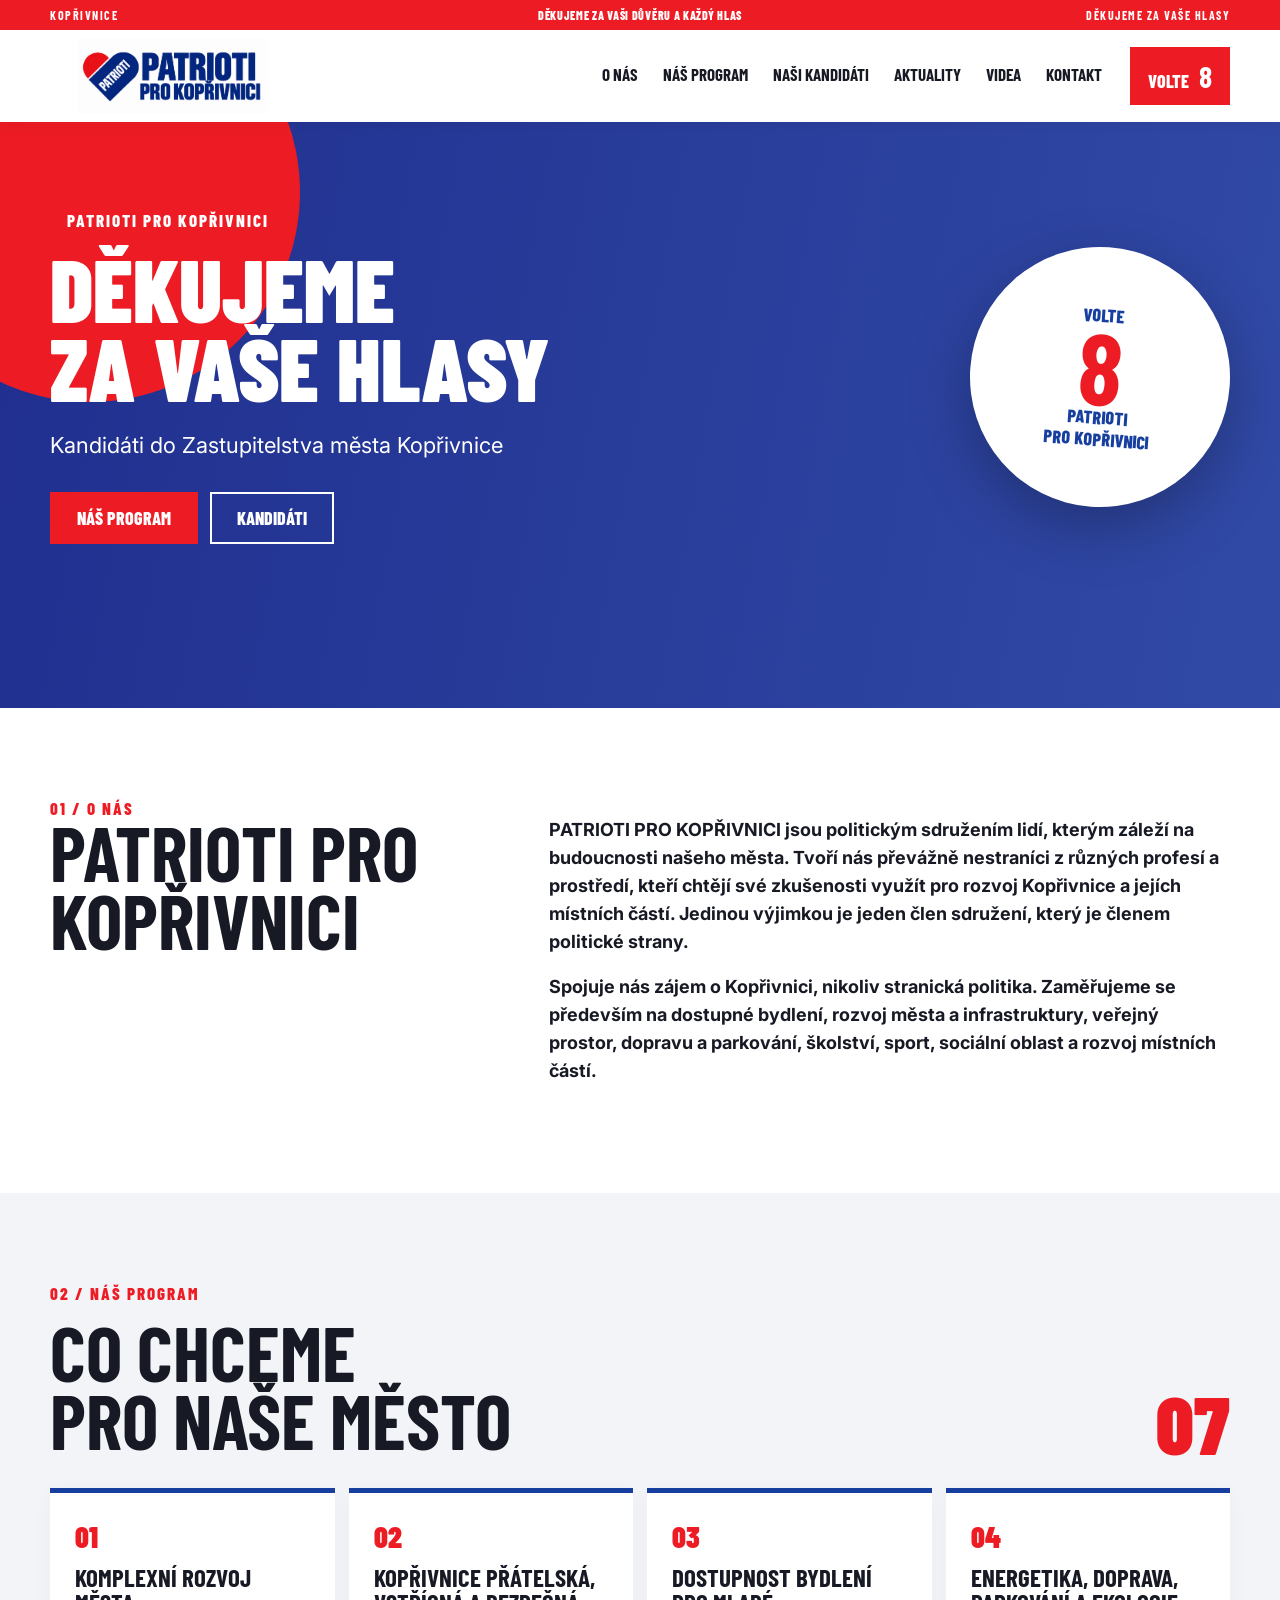
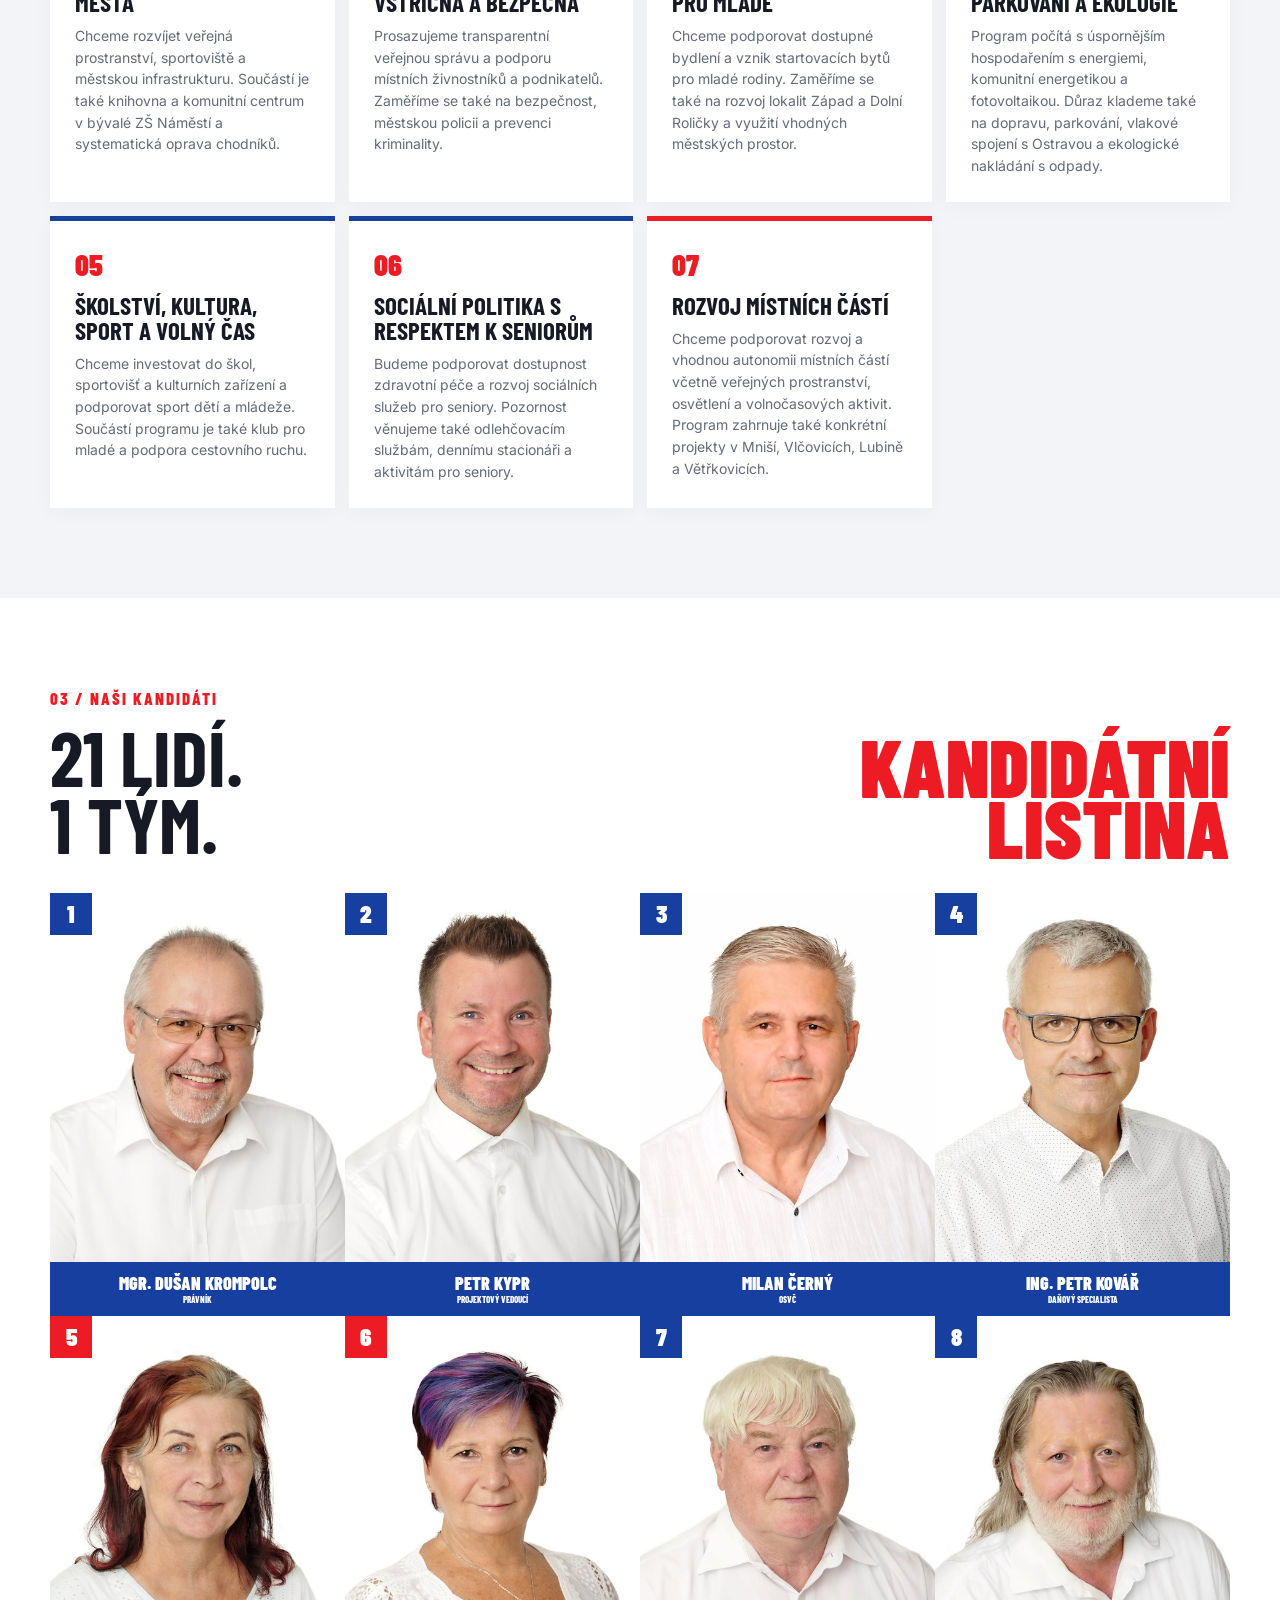
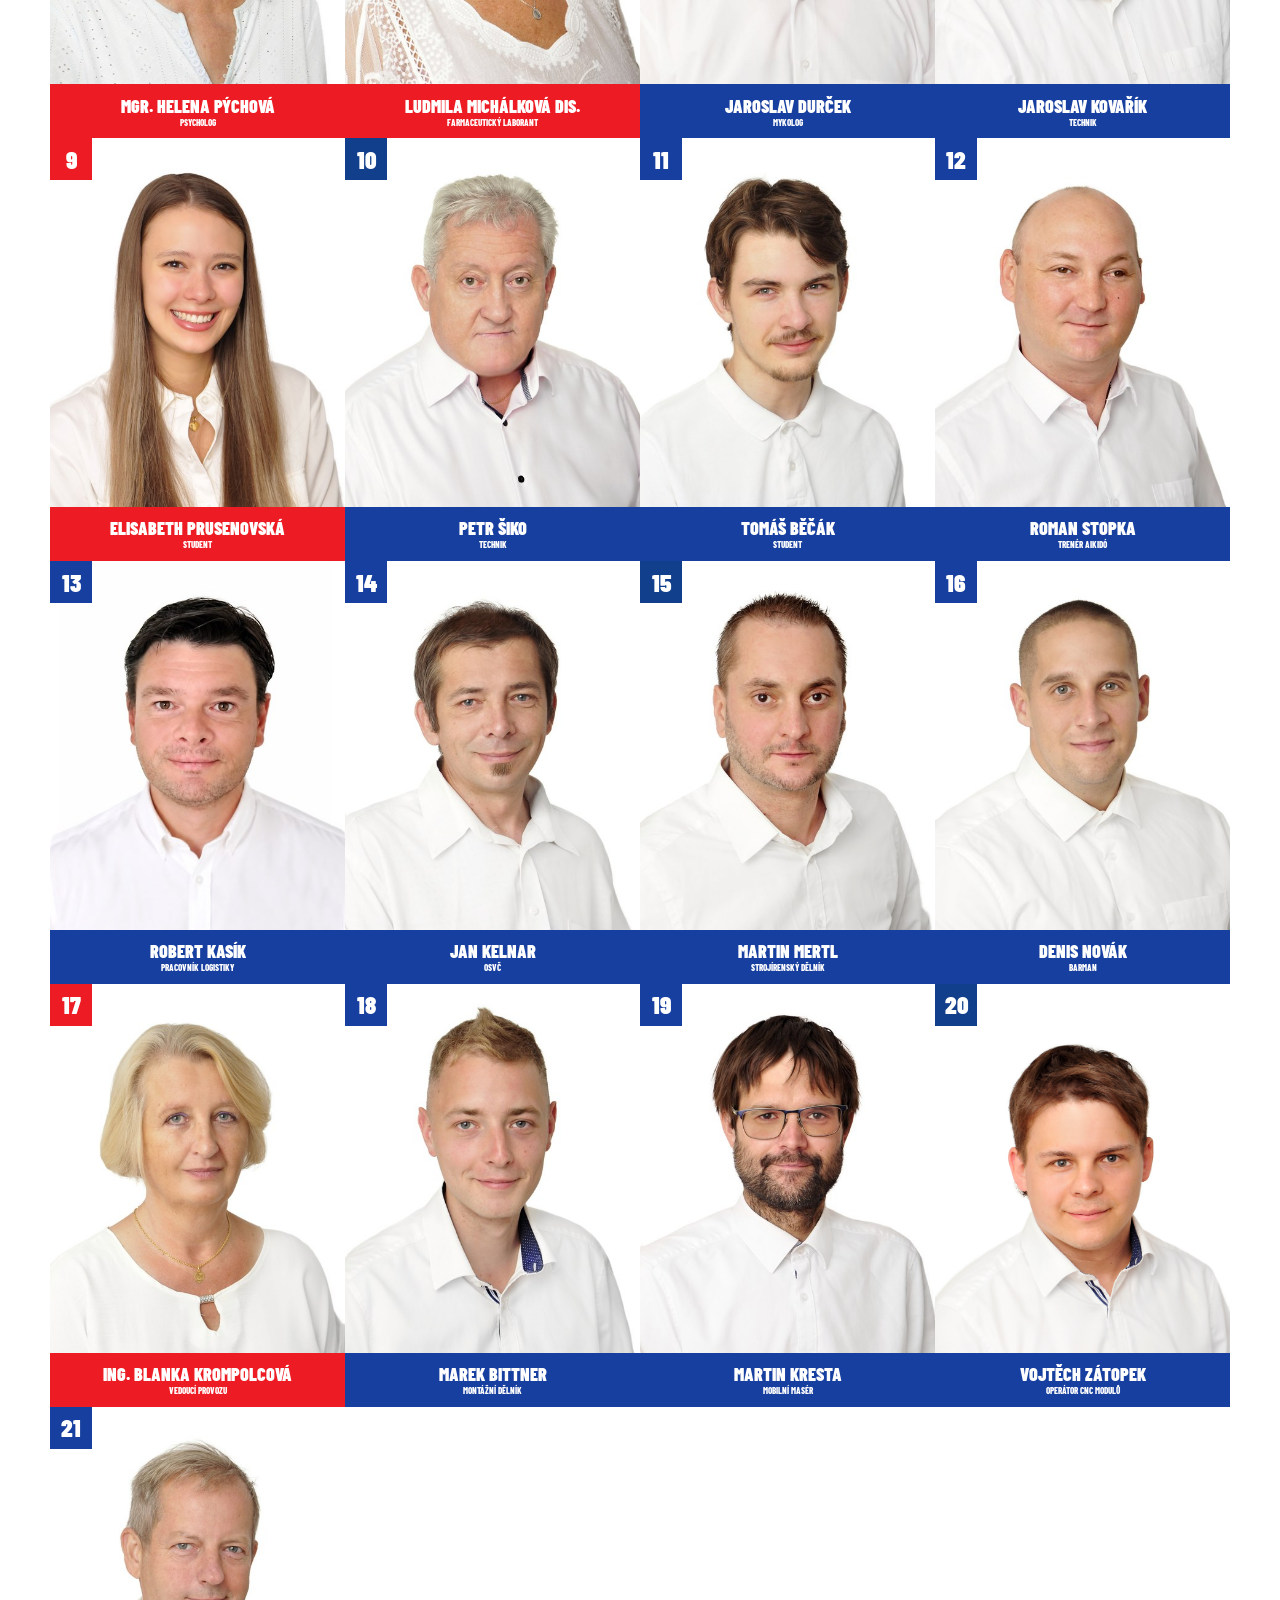
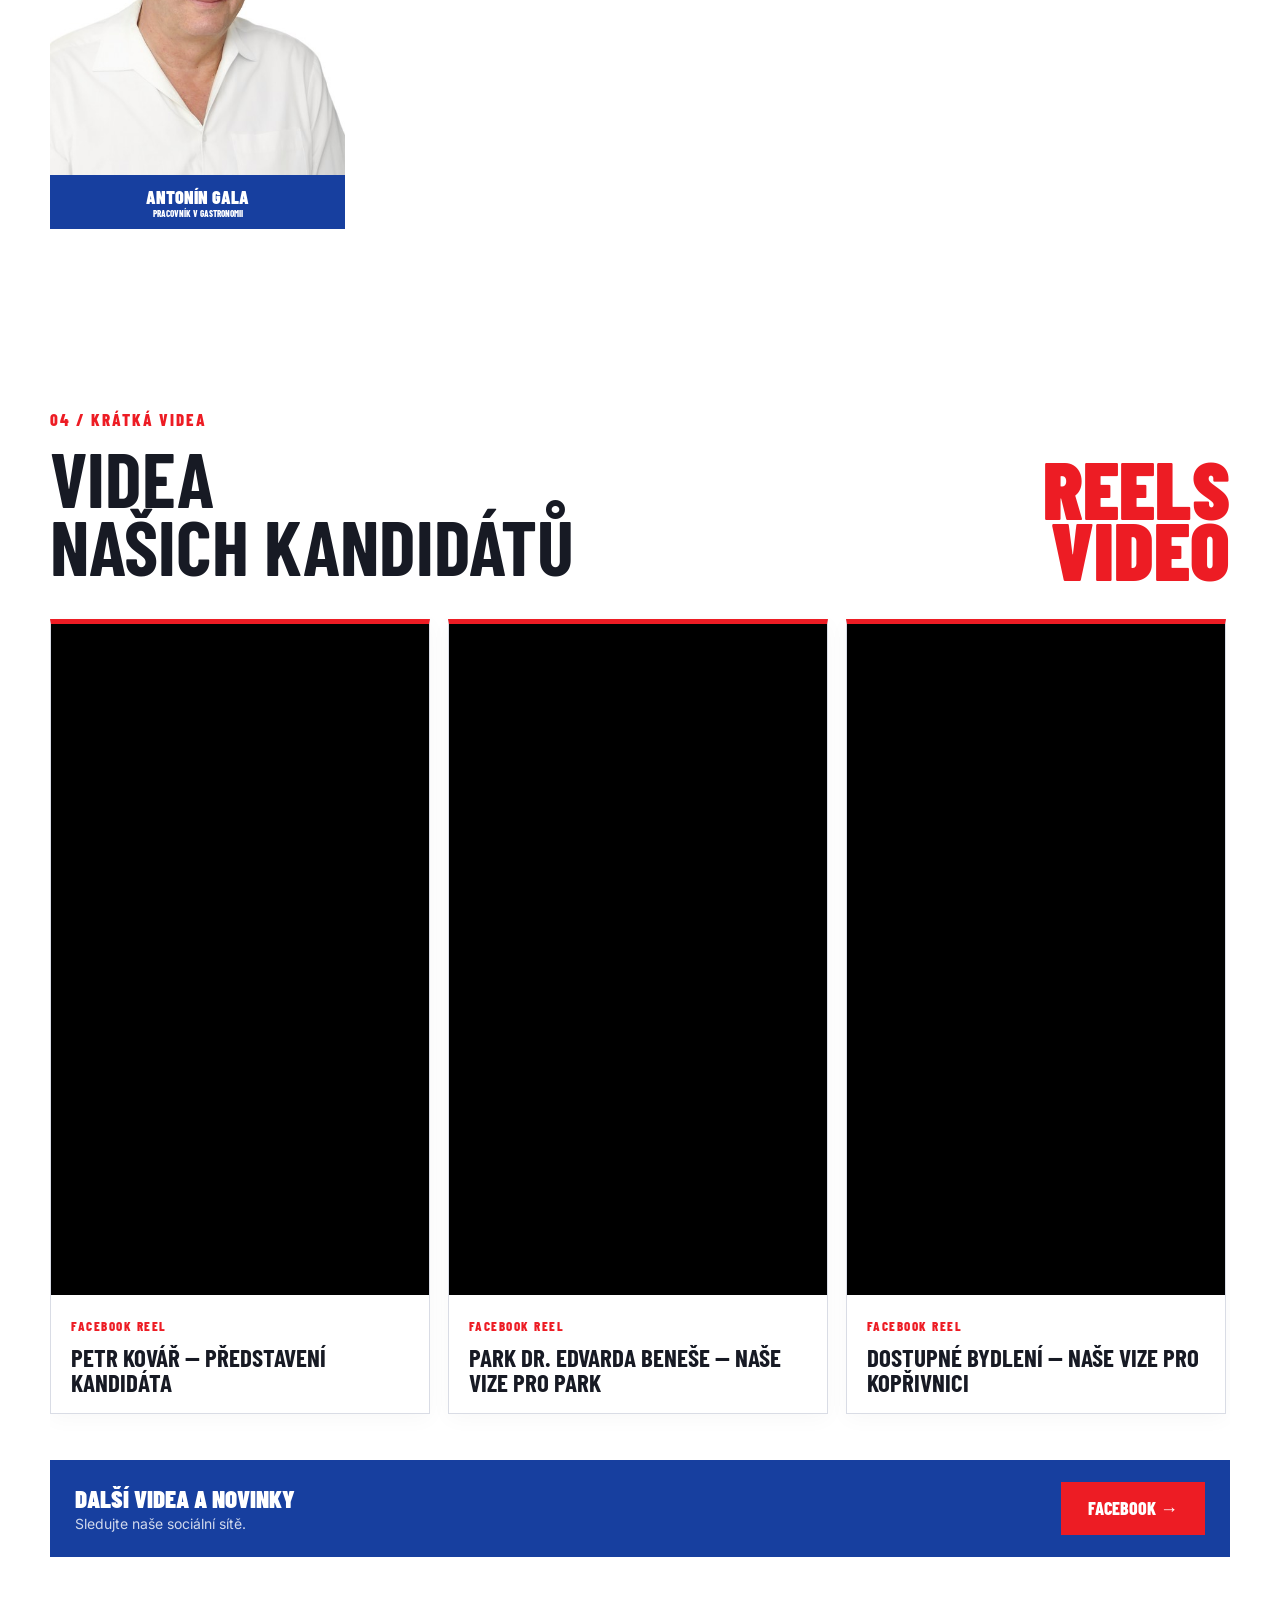
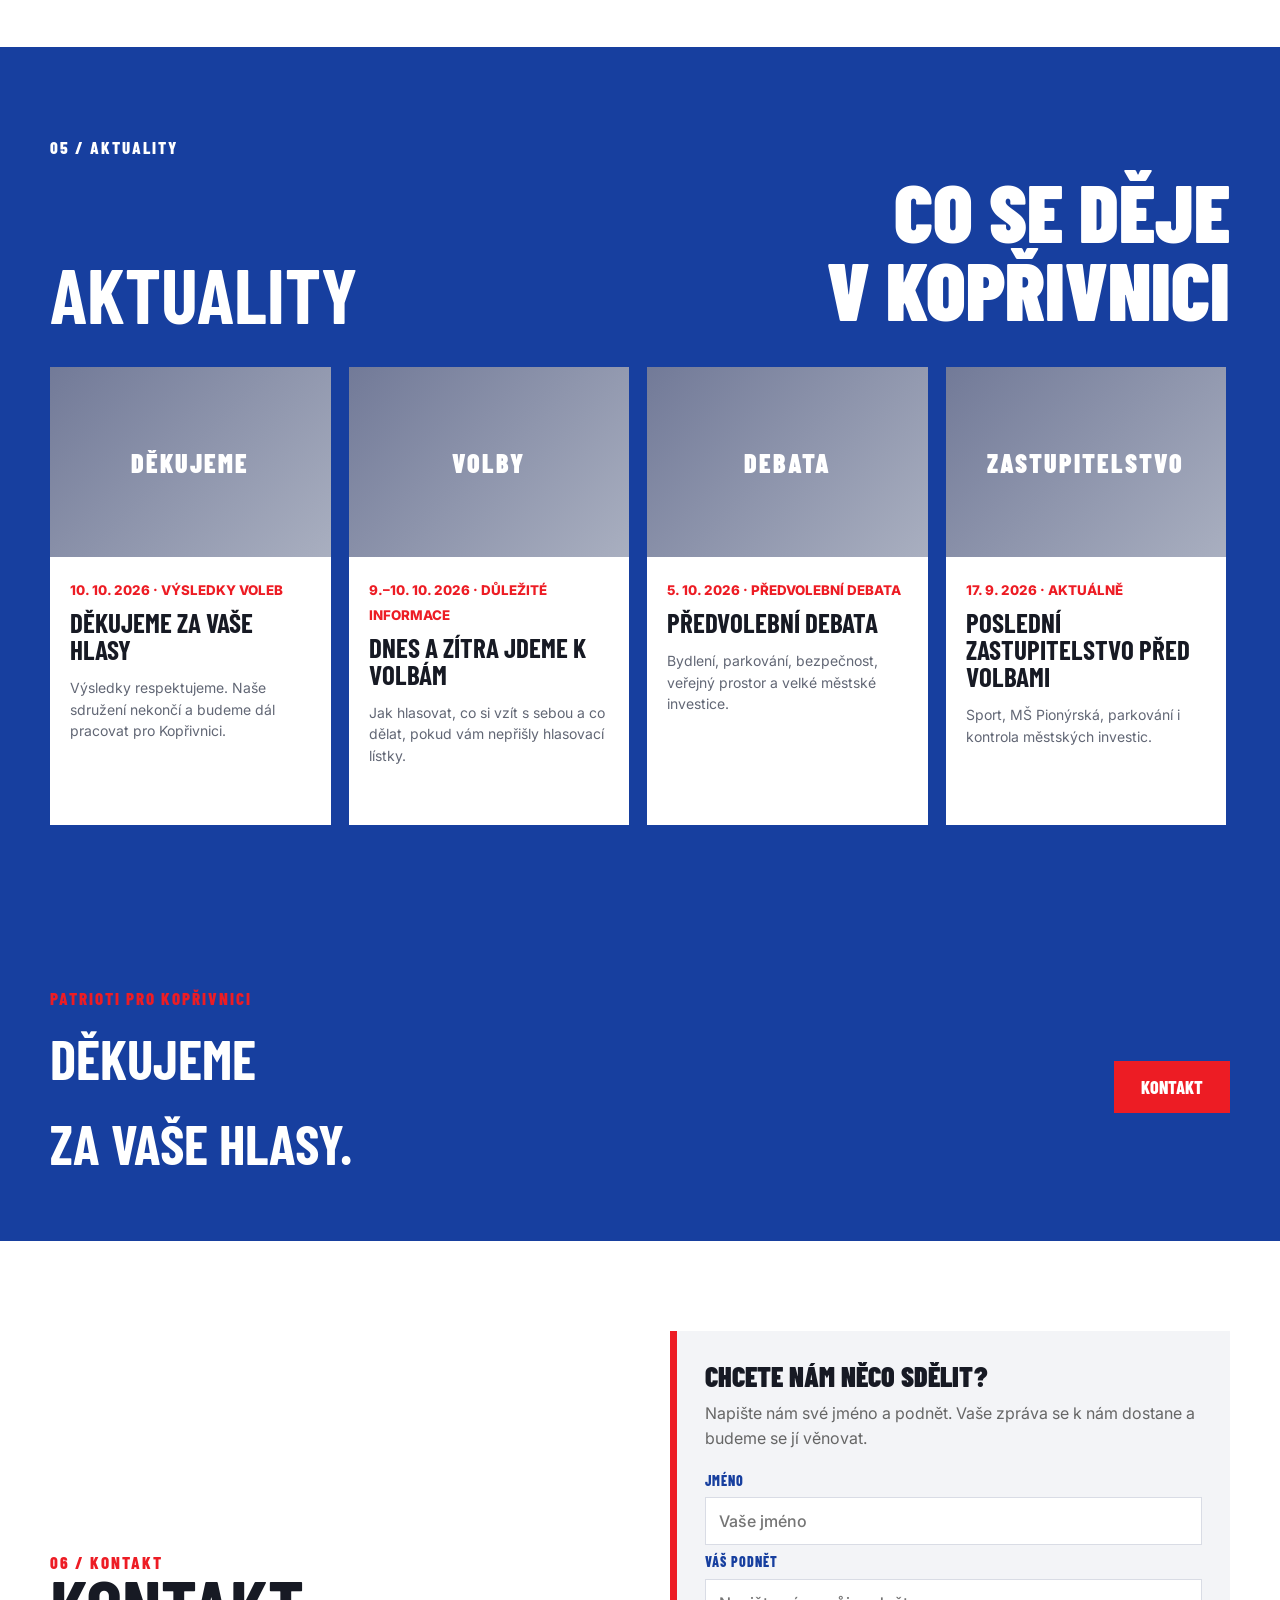
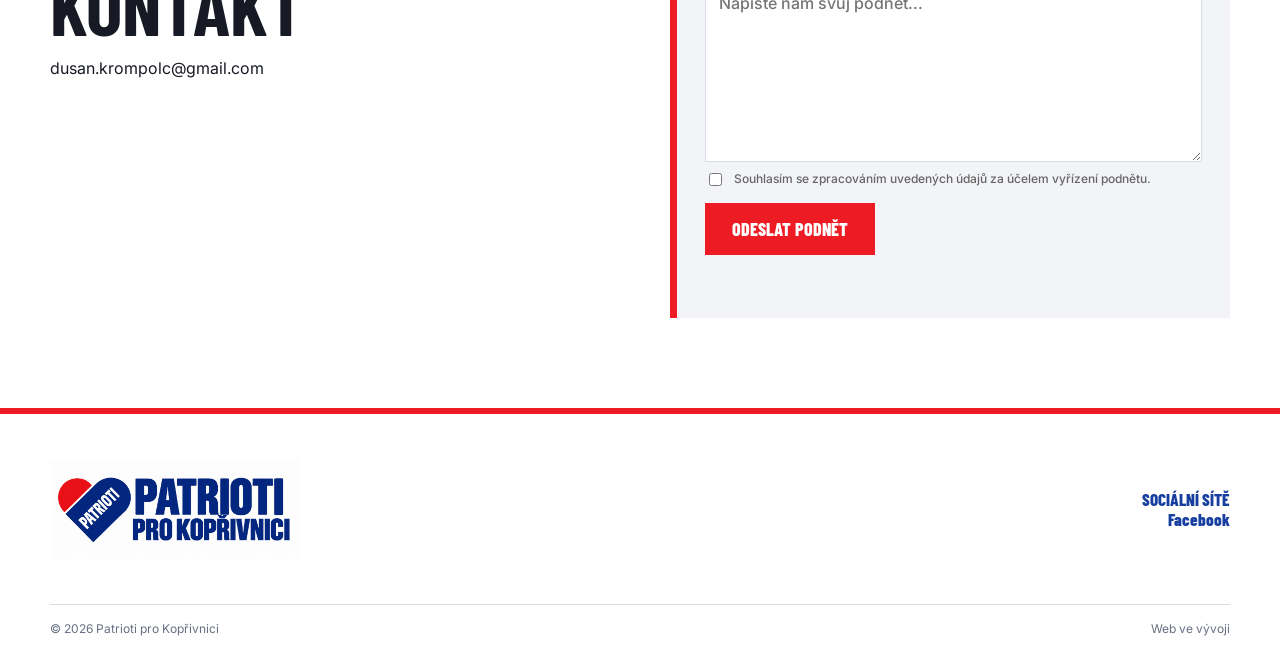
==== commit d3dfad8f: "Replace campaign hero slogan with voter thank-you" ====
--- a/index.html
+++ b/index.html
@@ -1,8 +1,8 @@
-<!doctype html><html lang="cs"><head><meta charset="utf-8"><meta name="viewport" content="width=device-width,initial-scale=1"><meta name="description" content="Patrioti pro Kopřivnici – politické sdružení lidí z Kopřivnice a místních částí. Naše kandidátka, volební program a priority pro rozvoj města."><meta name="keywords" content="Patrioti pro Kopřivnici, Patrioti Kopřivnice, Kopřivnice, volby Kopřivnice, komunální volby Kopřivnice 2026, kandidáti Kopřivnice, volební program Kopřivnice"><meta name="robots" content="index, follow"><link rel="canonical" href="https://patriotikoprivnice.cz/"><meta property="og:title" content="Patrioti pro Kopřivnici"><meta property="og:description" content="Patrioti pro Kopřivnici — kandidáti do Zastupitelstva města Kopřivnice. Volební program a kandidátní listina."><meta property="og:type" content="website"><meta property="og:url" content="https://patriotikoprivnice.cz/"><meta property="og:site_name" content="Patrioti pro Kopřivnici"><title>Patrioti pro Kopřivnici</title><link rel="icon" type="image/svg+xml" href="assets/images/favicon.svg?v=1"><link rel="preconnect" href="https://fonts.googleapis.com"><link rel="preconnect" href="https://fonts.gstatic.com" crossorigin><link href="https://fonts.googleapis.com/css2?family=Barlow+Condensed:wght@500;600;700;800;900&family=Inter:wght@400;500;600;700&display=swap" rel="stylesheet"><link rel="stylesheet" href="assets/css/style.css?v=28"></head><body><header class="site-header"><div class="topline"><div class="container topinner"><span>KOPŘIVNICE</span><span>DĚKUJEME ZA VAŠE HLASY</span><span class="election-countdown" id="election-countdown" aria-live="off">OTEVŘENÍ VOLEBNÍCH MÍSTNOSTÍ ZA <b>07:18:00</b></span></div></div><div class="container nav-wrap"><a class="brand" href="#top"><img src="assets/images/logo.svg?v=2" alt="Patrioti pro Kopřivnici"></a><button class="menu-toggle" aria-expanded="false" aria-controls="main-nav">MENU</button><nav id="main-nav" class="main-nav"><a href="#o-nas">O nás</a><a href="#program">Náš program</a><a href="#kandidati">Naši kandidáti</a><a href="#aktuality">Aktuality</a><a href="#reels">Videa</a><a href="#kontakt">Kontakt</a></nav><a class="vote-btn" href="#kandidati">VOLTE <strong>8</strong></a></div></header><main id="top"><section class="hero"><div class="hero-bg"></div><div class="hero-red"></div><div class="container hero-inner"><div class="hero-left"><div class="hero-kicker">PATRIOTI PRO KOPŘIVNICI</div><h1>NAŠE MĚSTO.<br>NAŠE BUDOUCNOST.</h1><p class="hero-sub">Kandidáti do Zastupitelstva města Kopřivnice</p><div class="hero-actions"><a class="btn red" href="#program">NÁŠ PROGRAM</a><a class="btn white" href="#kandidati">KANDIDÁTI</a></div></div><div class="hero-badge"><span>VOLTE</span><b>8</b><span>PATRIOTI<br>PRO KOPŘIVNICI</span></div></div><div class="hero-bottom"><div class="container"><span>21 LIDÍ.</span><span>1 TÝM.</span><span>1 MĚSTO.</span></div></div></section><section class="section intro" id="o-nas"><div class="container two-col"><div><div class="kicker">01 / O NÁS</div><h2>Patrioti pro<br>Kopřivnici</h2></div><div class="leadtext"><p><strong>PATRIOTI PRO KOPŘIVNICI jsou politickým sdružením lidí, kterým záleží na budoucnosti našeho města. Tvoří nás převážně nestraníci z různých profesí a prostředí, kteří chtějí své zkušenosti využít pro rozvoj Kopřivnice a jejích místních částí. Jedinou výjimkou je jeden člen sdružení, který je členem politické strany.</strong></p><p><strong>Spojuje nás zájem o Kopřivnici, nikoliv stranická politika. Zaměřujeme se především na dostupné bydlení, rozvoj města a infrastruktury, veřejný prostor, dopravu a parkování, školství, sport, sociální oblast a rozvoj místních částí.</strong></p></div></div></section><section class="section program section-gray" id="program"><div class="container"><div class="kicker">02 / NÁŠ PROGRAM</div><div class="section-title"><h2>Co chceme<br>pro naše město</h2><span>07</span></div><div class="program-grid">
+<!doctype html><html lang="cs"><head><meta charset="utf-8"><meta name="viewport" content="width=device-width,initial-scale=1"><meta name="description" content="Patrioti pro Kopřivnici – politické sdružení lidí z Kopřivnice a místních částí. Naše kandidátka, volební program a priority pro rozvoj města."><meta name="keywords" content="Patrioti pro Kopřivnici, Patrioti Kopřivnice, Kopřivnice, volby Kopřivnice, komunální volby Kopřivnice 2026, kandidáti Kopřivnice, volební program Kopřivnice"><meta name="robots" content="index, follow"><link rel="canonical" href="https://patriotikoprivnice.cz/"><meta property="og:title" content="Patrioti pro Kopřivnici"><meta property="og:description" content="Patrioti pro Kopřivnici — kandidáti do Zastupitelstva města Kopřivnice. Volební program a kandidátní listina."><meta property="og:type" content="website"><meta property="og:url" content="https://patriotikoprivnice.cz/"><meta property="og:site_name" content="Patrioti pro Kopřivnici"><title>Patrioti pro Kopřivnici</title><link rel="icon" type="image/svg+xml" href="assets/images/favicon.svg?v=1"><link rel="preconnect" href="https://fonts.googleapis.com"><link rel="preconnect" href="https://fonts.gstatic.com" crossorigin><link href="https://fonts.googleapis.com/css2?family=Barlow+Condensed:wght@500;600;700;800;900&family=Inter:wght@400;500;600;700&display=swap" rel="stylesheet"><link rel="stylesheet" href="assets/css/style.css?v=28"></head><body><header class="site-header"><div class="topline"><div class="container topinner"><span>KOPŘIVNICE</span><span>DĚKUJEME ZA VAŠE HLASY</span><span class="election-countdown" id="election-countdown" aria-live="off">OTEVŘENÍ VOLEBNÍCH MÍSTNOSTÍ ZA <b>07:18:00</b></span></div></div><div class="container nav-wrap"><a class="brand" href="#top"><img src="assets/images/logo.svg?v=2" alt="Patrioti pro Kopřivnici"></a><button class="menu-toggle" aria-expanded="false" aria-controls="main-nav">MENU</button><nav id="main-nav" class="main-nav"><a href="#o-nas">O nás</a><a href="#program">Náš program</a><a href="#kandidati">Naši kandidáti</a><a href="#aktuality">Aktuality</a><a href="#reels">Videa</a><a href="#kontakt">Kontakt</a></nav><a class="vote-btn" href="#kandidati">VOLTE <strong>8</strong></a></div></header><main id="top"><section class="hero"><div class="hero-bg"></div><div class="hero-red"></div><div class="container hero-inner"><div class="hero-left"><div class="hero-kicker">PATRIOTI PRO KOPŘIVNICI</div><h1>DĚKUJEME<br>ZA VAŠE HLASY</h1><p class="hero-sub">Kandidáti do Zastupitelstva města Kopřivnice</p><div class="hero-actions"><a class="btn red" href="#program">NÁŠ PROGRAM</a><a class="btn white" href="#kandidati">KANDIDÁTI</a></div></div><div class="hero-badge"><span>VOLTE</span><b>8</b><span>PATRIOTI<br>PRO KOPŘIVNICI</span></div></div><div class="hero-bottom"><div class="container"><span>21 LIDÍ.</span><span>1 TÝM.</span><span>1 MĚSTO.</span></div></div></section><section class="section intro" id="o-nas"><div class="container two-col"><div><div class="kicker">01 / O NÁS</div><h2>Patrioti pro<br>Kopřivnici</h2></div><div class="leadtext"><p><strong>PATRIOTI PRO KOPŘIVNICI jsou politickým sdružením lidí, kterým záleží na budoucnosti našeho města. Tvoří nás převážně nestraníci z různých profesí a prostředí, kteří chtějí své zkušenosti využít pro rozvoj Kopřivnice a jejích místních částí. Jedinou výjimkou je jeden člen sdružení, který je členem politické strany.</strong></p><p><strong>Spojuje nás zájem o Kopřivnici, nikoliv stranická politika. Zaměřujeme se především na dostupné bydlení, rozvoj města a infrastruktury, veřejný prostor, dopravu a parkování, školství, sport, sociální oblast a rozvoj místních částí.</strong></p></div></div></section><section class="section program section-gray" id="program"><div class="container"><div class="kicker">02 / NÁŠ PROGRAM</div><div class="section-title"><h2>Co chceme<br>pro naše město</h2><span>07</span></div><div class="program-grid">
 <article><b>01</b><h3>Komplexní rozvoj města</h3><p>Chceme rozvíjet veřejná prostranství, sportoviště a městskou infrastrukturu. Součástí je také knihovna a komunitní centrum v bývalé ZŠ Náměstí a systematická oprava chodníků.</p></article>
 <article><b>02</b><h3>Kopřivnice přátelská, vstřícná a bezpečná</h3><p>Prosazujeme transparentní veřejnou správu a podporu místních živnostníků a podnikatelů. Zaměříme se také na bezpečnost, městskou policii a prevenci kriminality.</p></article>
 <article><b>03</b><h3>Dostupnost bydlení pro mladé</h3><p>Chceme podporovat dostupné bydlení a vznik startovacích bytů pro mladé rodiny. Zaměříme se také na rozvoj lokalit Západ a Dolní Roličky a využití vhodných městských prostor.</p></article>
 <article><b>04</b><h3>Energetika, doprava, parkování a ekologie</h3><p>Program počítá s úspornějším hospodařením s energiemi, komunitní energetikou a fotovoltaikou. Důraz klademe také na dopravu, parkování, vlakové spojení s Ostravou a ekologické nakládání s odpady.</p></article>
 <article><b>05</b><h3>Školství, kultura, sport a volný čas</h3><p>Chceme investovat do škol, sportovišť a kulturních zařízení a podporovat sport dětí a mládeže. Součástí programu je také klub pro mladé a podpora cestovního ruchu.</p></article>
 <article><b>06</b><h3>Sociální politika s respektem k seniorům</h3><p>Budeme podporovat dostupnost zdravotní péče a rozvoj sociálních služeb pro seniory. Pozornost věnujeme také odlehčovacím službám, dennímu stacionáři a aktivitám pro seniory.</p></article>
-<article class="redcard"><b>07</b><h3>Rozvoj místních částí</h3><p>Chceme podporovat rozvoj a vhodnou autonomii místních částí včetně veřejných prostranství, osvětlení a volnočasových aktivit. Program zahrnuje také konkrétní projekty v Mniší, Vlčovicích, Lubině a Větřkovicích.</p></article></div></div></section><section class="section candidates" id="kandidati"><div class="container"><div class="kicker">03 / NAŠI KANDIDÁTI</div><div class="section-title"><h2>21 lidí.<br>1 tým.</h2><span>KANDIDÁTNÍ<br>LISTINA</span></div><div class="candidate-grid"><a class="candidate" href="#kandidat-1" data-candidate="1" aria-label="Kandidát 1: Mgr. Dušan Krompolc"><div class="portrait"><img src="assets/images/candidates/01.jpg" alt="" loading="lazy"><span>1</span></div><div><b>01</b><h3>Mgr. Dušan Krompolc</h3><p>právník</p></div></a><a class="candidate" href="#kandidat-2" data-candidate="2" aria-label="Kandidát 2: Petr Kypr"><div class="portrait"><img src="assets/images/candidates/02.jpg" alt="" loading="lazy"><span>2</span></div><div><b>02</b><h3>Petr Kypr</h3><p>projektový vedoucí</p></div></a><a class="candidate" href="#kandidat-3" data-candidate="3" aria-label="Kandidát 3: Milan Černý"><div class="portrait"><img src="assets/images/candidates/03.jpg" alt="" loading="lazy"><span>3</span></div><div><b>03</b><h3>Milan Černý</h3><p>OSVČ</p></div></a><a class="candidate" href="#kandidat-4" data-candidate="4" aria-label="Kandidát 4: Ing. Petr Kovář"><div class="portrait"><img src="assets/images/candidates/04.jpg" alt="" loading="lazy"><span>4</span></div><div><b>04</b><h3>Ing. Petr Kovář</h3><p>daňový specialista</p></div></a><a class="candidate" href="#kandidat-5" data-candidate="5" aria-label="Kandidát 5: Mgr. Helena Pýchová"><div class="portrait"><img src="assets/images/candidates/05.jpg" alt="" loading="lazy"><span>5</span></div><div><b>05</b><h3>Mgr. Helena Pýchová</h3><p>psycholog</p></div></a><a class="candidate" href="#kandidat-6" data-candidate="6" aria-label="Kandidát 6: Ludmila Michálková DiS."><div class="portrait"><img src="assets/images/candidates/06.jpg" alt="" loading="lazy"><span>6</span></div><div><b>06</b><h3>Ludmila Michálková DiS.</h3><p>farmaceutický laborant</p></div></a><a class="candidate" href="#kandidat-7" data-candidate="7" aria-label="Kandidát 7: Jaroslav Durček"><div class="portrait"><img src="assets/images/candidates/07.jpg" alt="" loading="lazy"><span>7</span></div><div><b>07</b><h3>Jaroslav Durček</h3><p>mykolog</p></div></a><a class="candidate" href="#kandidat-8" data-candidate="8" aria-label="Kandidát 8: Jaroslav Kovařík"><div class="portrait"><img src="assets/images/candidates/08.jpg" alt="" loading="lazy"><span>8</span></div><div><b>08</b><h3>Jaroslav Kovařík</h3><p>technik</p></div></a><a class="candidate" href="#kandidat-9" data-candidate="9" aria-label="Kandidát 9: Elisabeth Prusenovská"><div class="portrait"><img src="assets/images/candidates/09.jpg" alt="" loading="lazy"><span>9</span></div><div><b>09</b><h3>Elisabeth Prusenovská</h3><p>student</p></div></a><a class="candidate" href="#kandidat-10" data-candidate="10" aria-label="Kandidát 10: Petr Šiko"><div class="portrait"><img src="assets/images/candidates/10.jpg" alt="" loading="lazy"><span>10</span></div><div><b>10</b><h3>Petr Šiko</h3><p>technik</p></div></a><a class="candidate" href="#kandidat-11" data-candidate="11" aria-label="Kandidát 11: Tomáš Běčák"><div class="portrait"><img src="assets/images/candidates/11.jpg" alt="" loading="lazy"><span>11</span></div><div><b>11</b><h3>Tomáš Běčák</h3><p>student</p></div></a><a class="candidate" href="#kandidat-12" data-candidate="12" aria-label="Kandidát 12: Roman Stopka"><div class="portrait"><img src="assets/images/candidates/12.jpg" alt="" loading="lazy"><span>12</span></div><div><b>12</b><h3>Roman Stopka</h3><p>trenér Aikidó</p></div></a><a class="candidate" href="#kandidat-13" data-candidate="13" aria-label="Kandidát 13: Robert Kasík"><div class="portrait"><img src="assets/images/candidates/13.jpg" alt="" loading="lazy"><span>13</span></div><div><b>13</b><h3>Robert Kasík</h3><p>pracovník logistiky</p></div></a><a class="candidate" href="#kandidat-14" data-candidate="14" aria-label="Kandidát 14: Jan Kelnar"><div class="portrait"><img src="assets/images/candidates/14.jpg" alt="" loading="lazy"><span>14</span></div><div><b>14</b><h3>Jan Kelnar</h3><p>OSVČ</p></div></a><a class="candidate" href="#kandidat-15" data-candidate="15" aria-label="Kandidát 15: Martin Mertl"><div class="portrait"><img src="assets/images/candidates/15.jpg" alt="" loading="lazy"><span>15</span></div><div><b>15</b><h3>Martin Mertl</h3><p>strojírenský dělník</p></div></a><a class="candidate" href="#kandidat-16" data-candidate="16" aria-label="Kandidát 16: Denis Novák"><div class="portrait"><img src="assets/images/candidates/16.jpg" alt="" loading="lazy"><span>16</span></div><div><b>16</b><h3>Denis Novák</h3><p>barman</p></div></a><a class="candidate" href="#kandidat-17" data-candidate="17" aria-label="Kandidát 17: Ing. Blanka Krompolcová"><div class="portrait"><img src="assets/images/candidates/17.jpg" alt="" loading="lazy"><span>17</span></div><div><b>17</b><h3>Ing. Blanka Krompolcová</h3><p>vedoucí provozu</p></div></a><a class="candidate" href="#kandidat-18" data-candidate="18" aria-label="Kandidát 18: Marek Bittner"><div class="portrait"><img src="assets/images/candidates/18.jpg" alt="" loading="lazy"><span>18</span></div><div><b>18</b><h3>Marek Bittner</h3><p>montážní dělník</p></div></a><a class="candidate" href="#kandidat-19" data-candidate="19" aria-label="Kandidát 19: Martin Kresta"><div class="portrait"><img src="assets/images/candidates/19.jpg" alt="" loading="lazy"><span>19</span></div><div><b>19</b><h3>Martin Kresta</h3><p>mobilní masér</p></div></a><a class="candidate" href="#kandidat-20" data-candidate="20" aria-label="Kandidát 20: Vojtěch Zátopek"><div class="portrait"><img src="assets/images/candidates/20.JPG" alt="" loading="lazy"><span>20</span></div><div><b>20</b><h3>Vojtěch Zátopek</h3><p>operátor CNC modulů</p></div></a><a class="candidate" href="#kandidat-21" data-candidate="21" aria-label="Kandidát 21: Antonín Gala"><div class="portrait"><img src="assets/images/candidates/21.jpg" alt="" loading="lazy"><span>21</span></div><div><b>21</b><h3>Antonín Gala</h3><p>pracovník v gastronomii</p></div></a></div><div class="candidate-modal" id="candidate-modal" aria-hidden="true" role="dialog" aria-modal="true" aria-labelledby="candidate-modal-name"><div class="candidate-modal-backdrop" data-close-candidate></div><div class="candidate-modal-box"><button class="candidate-modal-close" type="button" aria-label="Zavřít" data-close-candidate>×</button><span class="candidate-modal-number" id="candidate-modal-number"></span><div class="candidate-modal-kicker">KANDIDÁTNÍ LISTINA</div><h3 id="candidate-modal-name"></h3><div class="candidate-detail-grid"><div><small>POHLAVÍ</small><strong id="candidate-modal-sex"></strong></div><div><small>VĚK</small><strong id="candidate-modal-age"></strong></div><div><small>POVOLÁNÍ</small><strong id="candidate-modal-role"></strong></div><div><small>ČÁST OBCE</small><strong id="candidate-modal-place"></strong></div><div class="candidate-detail-full"><small>POLITICKÁ PŘÍSLUŠNOST</small><strong id="candidate-modal-party"></strong></div></div><a class="btn red" href="#kandidati" data-close-candidate>ZPĚT NA KANDIDÁTKU</a></div></div></div></div></section><section class="section reels" id="reels"><div class="container"><div class="kicker">04 / KRÁTKÁ VIDEA</div><div class="section-title"><h2>Videa<br>našich kandidátů</h2><span>REELS<br>VIDEO</span></div><div class="reels-grid"><article class="reel-item"><div class="reel-embed"><iframe src="https://www.facebook.com/plugins/video.php?href=https%3A%2F%2Fwww.facebook.com%2Freel%2F1572443974632305%2F&show_text=false&width=500" title="Facebook Reel — Petr Kovář" scrolling="no" frameborder="0" allow="autoplay; clipboard-write; encrypted-media; picture-in-picture; web-share" allowfullscreen="true"></iframe></div><div class="reel-caption"><small>FACEBOOK REEL</small><h3>Petr Kovář — představení kandidáta</h3></div></article><article class="reel-item"><div class="reel-embed"><iframe src="https://www.facebook.com/plugins/video.php?href=https%3A%2F%2Fwww.facebook.com%2Freel%2F28286665224366051%2F&show_text=false&width=500" title="Facebook Reel" scrolling="no" frameborder="0" allow="autoplay; clipboard-write; encrypted-media; picture-in-picture; web-share" allowfullscreen="true"></iframe></div><div class="reel-caption"><small>FACEBOOK REEL</small><h3>Park Dr. Edvarda Beneše — naše vize pro park</h3></div></article><article class="reel-item"><div class="reel-embed"><iframe src="https://www.facebook.com/plugins/video.php?href=https%3A%2F%2Fwww.facebook.com%2Freel%2F4549635875306272%2F&show_text=false&width=500" title="Facebook Reel" scrolling="no" frameborder="0" allow="autoplay; clipboard-write; encrypted-media; picture-in-picture; web-share" allowfullscreen="true"></iframe></div><div class="reel-caption"><small>FACEBOOK REEL</small><h3>Dostupné bydlení — naše vize pro Kopřivnici</h3></div></article><article class="reel-item"><div class="reel-embed"><iframe src="https://www.facebook.com/plugins/video.php?href=https%3A%2F%2Fwww.facebook.com%2Freel%2F1123441996745899%2F&show_text=false&width=500" title="Facebook Reel" scrolling="no" frameborder="0" allow="autoplay; clipboard-write; encrypted-media; picture-in-picture; web-share" allowfullscreen="true"></iframe></div><div class="reel-caption"><small>FACEBOOK REEL</small><h3>Jaroslav Kovařík — představení kandidáta</h3></div></article><article class="reel-item"><div class="reel-embed"><iframe src="https://www.facebook.com/plugins/video.php?href=https%3A%2F%2Fwww.facebook.com%2F61592803906172%2Fvideos%2F943094388267019%2F&show_text=false&width=500" title="Facebook video — Milan Černý" scrolling="no" frameborder="0" allow="autoplay; clipboard-write; encrypted-media; picture-in-picture; web-share" allowfullscreen="true"></iframe></div><div class="reel-caption"><small>FACEBOOK REEL</small><h3>Milan Černý — představení kandidáta</h3></div></article><article class="reel-item"><div class="reel-embed"><iframe src="https://www.facebook.com/plugins/video.php?href=https%3A%2F%2Fwww.facebook.com%2Freel%2F2389803521551900%2F&show_text=false&width=500" title="Facebook Reel" scrolling="no" frameborder="0" allow="autoplay; clipboard-write; encrypted-media; gyroscope; picture-in-picture; web-share" allowfullscreen="true"></iframe></div><div class="reel-caption"><small>FACEBOOK REEL</small><h3>Dušan Krompolc — představení lídra</h3></div></article><article class="reel-item"><div class="reel-embed"><iframe src="https://www.facebook.com/plugins/video.php?href=https%3A%2F%2Fwww.facebook.com%2Freel%2F1103898925642671%2F&show_text=false&width=500" title="Facebook Reel" scrolling="no" frameborder="0" allow="autoplay; clipboard-write; encrypted-media; gyroscope; picture-in-picture; web-share" allowfullscreen="true"></iframe></div><div class="reel-caption"><small>FACEBOOK REEL</small><h3>Jiří Tichánek - o historii a podpoře Patriotů pro Kopřivnici</h3></div></article></div><div class="social-follow"><div><strong>DALŠÍ VIDEA A NOVINKY</strong><span>Sledujte naše sociální sítě.</span></div><a class="btn red" href="https://www.facebook.com/people/Patrioti-pro-Kop%C5%99ivnici/61592803906172/" target="_blank" rel="noopener noreferrer">FACEBOOK →</a></div></div></section><section class="section news section-navy" id="aktuality"><div class="container"><div class="kicker light">05 / AKTUALITY</div><div class="section-title"><h2>Aktuality</h2><span class="light">CO SE DĚJE<br>V KOPŘIVNICI</span></div><div class="news-grid"><article class="news-card" data-news="7" tabindex="0" role="button"><div class="news-photo">DĚKUJEME</div><div class="news-body"><small>10. 10. 2026 · VÝSLEDKY VOLEB</small><h3>Děkujeme za vaše hlasy</h3><p>Výsledky respektujeme. Naše sdružení nekončí a budeme dál pracovat pro Kopřivnici.</p></div></article><article class="news-card" data-news="6" tabindex="0" role="button"><div class="news-photo">VOLBY</div><div class="news-body"><small>9.–10. 10. 2026 · DŮLEŽITÉ INFORMACE</small><h3>Dnes a zítra jdeme k volbám</h3><p>Jak hlasovat, co si vzít s sebou a co dělat, pokud vám nepřišly hlasovací lístky.</p></div></article><article class="news-card" data-news="5" tabindex="0" role="button"><div class="news-photo">DEBATA</div><div class="news-body"><small>5. 10. 2026 · PŘEDVOLEBNÍ DEBATA</small><h3>Předvolební debata</h3><p>Bydlení, parkování, bezpečnost, veřejný prostor a velké městské investice.</p></div></article><article class="news-card" data-news="1" tabindex="0" role="button"><div class="news-photo">ZASTUPITELSTVO</div><div class="news-body"><small>17. 9. 2026 · AKTUÁLNĚ</small><h3>Poslední zastupitelstvo před volbami</h3><p>Sport, MŠ Pionýrská, parkování i kontrola městských investic.</p></div></article><article class="news-card" data-news="4" tabindex="0" role="button"><div class="news-photo">ROZHOVOR</div><div class="news-body"><small>14. 9. 2026 · KTKSTUDIO</small><h3>Volební rozhovor lídra Patriotů</h3><p>Dostupné bydlení, veřejný prostor a parkování. Rozhovor s lídrem kandidátky Mgr. Dušanem Krompolcem.</p></div></article><article class="news-card" data-news="2" tabindex="0" role="button"><div class="news-photo">PROGRAM</div><div class="news-body"><small>VOLEBNÍ PROGRAM</small><h3>Volební program Patriotů pro Kopřivnici</h3><p>Komplexní rozvoj města, bydlení, doprava a parkování, školství, sociální oblast a rozvoj místních částí.</p></div></article><article class="news-card" data-news="3" tabindex="0" role="button"><div class="news-photo">KOPŘIVNICE</div><div class="news-body"><small>MĚSTO</small><h3>Naše město, naše budoucnost</h3><p>Informace o našich aktivitách a dění v Kopřivnici.</p></div></article></div></div><div class="news-modal" id="news-modal" aria-hidden="true" role="dialog" aria-modal="true" aria-labelledby="news-modal-title"><div class="news-modal-backdrop" data-close-news></div><div class="news-modal-box"><button class="news-modal-close" type="button" aria-label="Zavřít" data-close-news>×</button><div class="news-modal-kicker" id="news-modal-kicker"></div><h3 id="news-modal-title"></h3><div class="news-modal-text" id="news-modal-text"></div><div class="news-program-pagination" id="news-program-pagination" hidden><button class="news-program-arrow" type="button" data-news-page="prev" id="news-program-prev" aria-label="Předchozí strana">←</button><span><b id="news-program-page-current">1</b> / <span id="news-program-page-total">8</span></span><button class="news-program-arrow" type="button" data-news-page="next" id="news-program-next" aria-label="Další strana">→</button></div><div class="news-modal-video" id="news-modal-video"></div><button class="btn red" type="button" data-close-news>ZPĚT NA AKTUALITY</button></div></div></section><section class="cta"><div class="container"><div><div class="kicker">PATRIOTI PRO KOPŘIVNICI</div><h2>Naše město.<br>Naše budoucnost.</h2></div><a class="btn red" href="#kontakt">KONTAKT</a></div></section><section class="section contact" id="kontakt"><div class="container contact-inner"><div><div class="kicker">06 / KONTAKT</div><h2>Kontakt</h2><p><a href="mailto:dusan.krompolc@gmail.com">dusan.krompolc@gmail.com</a></p></div><div class="contact-card feedback-card"><strong>CHCETE NÁM NĚCO SDĚLIT?</strong><span>Napište nám své jméno a podnět. Vaše zpráva se k nám dostane a budeme se jí věnovat.</span><form class="feedback-form" id="feedback-form" action="" method="post" target="feedback-submit-frame" data-endpoint="https://script.google.com/macros/s/AKfycbzwdAzoOmu-tI1BLeiGcUPKAIC64EYhH_B4u_w-PDgBUCoBafRkIFbA_y1AN8EXLF28KA/exec"><label for="feedback-name">JMÉNO</label><input id="feedback-name" name="name" type="text" maxlength="80" autocomplete="name" placeholder="Vaše jméno" required><label for="feedback-message">VÁŠ PODNĚT</label><textarea id="feedback-message" name="message" maxlength="3000" rows="7" placeholder="Napište nám svůj podnět..." required></textarea><div class="feedback-honeypot" aria-hidden="true"><label>Nechte toto pole prázdné<input name="website" type="text" tabindex="-1" autocomplete="off"></label></div><label class="feedback-consent"><input name="consent" type="checkbox" value="ano" required><span>Souhlasím se zpracováním uvedených údajů za účelem vyřízení podnětu.</span></label><button class="btn red" type="submit">ODESLAT PODNĚT</button><p class="feedback-status" id="feedback-status" role="status" aria-live="polite"></p></form><iframe name="feedback-submit-frame" id="feedback-submit-frame" class="feedback-submit-frame" title="Odeslání podnětu"></iframe></div></div></section></main><footer><div class="container footer-main"><img src="assets/images/logo.svg?v=3" alt="Patrioti pro Kopřivnici"><div class="social">SOCIÁLNÍ SÍTĚ<br><a href="https://www.facebook.com/people/Patrioti-pro-Kop%C5%99ivnici/61592803906172/" target="_blank" rel="noopener noreferrer">Facebook</a></div></div><div class="container footer-bottom"><span>© 2026 Patrioti pro Kopřivnici</span><span>Web ve vývoji</span></div></footer><script src="assets/js/main.js?v=13"></script></body></html>+<article class="redcard"><b>07</b><h3>Rozvoj místních částí</h3><p>Chceme podporovat rozvoj a vhodnou autonomii místních částí včetně veřejných prostranství, osvětlení a volnočasových aktivit. Program zahrnuje také konkrétní projekty v Mniší, Vlčovicích, Lubině a Větřkovicích.</p></article></div></div></section><section class="section candidates" id="kandidati"><div class="container"><div class="kicker">03 / NAŠI KANDIDÁTI</div><div class="section-title"><h2>21 lidí.<br>1 tým.</h2><span>KANDIDÁTNÍ<br>LISTINA</span></div><div class="candidate-grid"><a class="candidate" href="#kandidat-1" data-candidate="1" aria-label="Kandidát 1: Mgr. Dušan Krompolc"><div class="portrait"><img src="assets/images/candidates/01.jpg" alt="" loading="lazy"><span>1</span></div><div><b>01</b><h3>Mgr. Dušan Krompolc</h3><p>právník</p></div></a><a class="candidate" href="#kandidat-2" data-candidate="2" aria-label="Kandidát 2: Petr Kypr"><div class="portrait"><img src="assets/images/candidates/02.jpg" alt="" loading="lazy"><span>2</span></div><div><b>02</b><h3>Petr Kypr</h3><p>projektový vedoucí</p></div></a><a class="candidate" href="#kandidat-3" data-candidate="3" aria-label="Kandidát 3: Milan Černý"><div class="portrait"><img src="assets/images/candidates/03.jpg" alt="" loading="lazy"><span>3</span></div><div><b>03</b><h3>Milan Černý</h3><p>OSVČ</p></div></a><a class="candidate" href="#kandidat-4" data-candidate="4" aria-label="Kandidát 4: Ing. Petr Kovář"><div class="portrait"><img src="assets/images/candidates/04.jpg" alt="" loading="lazy"><span>4</span></div><div><b>04</b><h3>Ing. Petr Kovář</h3><p>daňový specialista</p></div></a><a class="candidate" href="#kandidat-5" data-candidate="5" aria-label="Kandidát 5: Mgr. Helena Pýchová"><div class="portrait"><img src="assets/images/candidates/05.jpg" alt="" loading="lazy"><span>5</span></div><div><b>05</b><h3>Mgr. Helena Pýchová</h3><p>psycholog</p></div></a><a class="candidate" href="#kandidat-6" data-candidate="6" aria-label="Kandidát 6: Ludmila Michálková DiS."><div class="portrait"><img src="assets/images/candidates/06.jpg" alt="" loading="lazy"><span>6</span></div><div><b>06</b><h3>Ludmila Michálková DiS.</h3><p>farmaceutický laborant</p></div></a><a class="candidate" href="#kandidat-7" data-candidate="7" aria-label="Kandidát 7: Jaroslav Durček"><div class="portrait"><img src="assets/images/candidates/07.jpg" alt="" loading="lazy"><span>7</span></div><div><b>07</b><h3>Jaroslav Durček</h3><p>mykolog</p></div></a><a class="candidate" href="#kandidat-8" data-candidate="8" aria-label="Kandidát 8: Jaroslav Kovařík"><div class="portrait"><img src="assets/images/candidates/08.jpg" alt="" loading="lazy"><span>8</span></div><div><b>08</b><h3>Jaroslav Kovařík</h3><p>technik</p></div></a><a class="candidate" href="#kandidat-9" data-candidate="9" aria-label="Kandidát 9: Elisabeth Prusenovská"><div class="portrait"><img src="assets/images/candidates/09.jpg" alt="" loading="lazy"><span>9</span></div><div><b>09</b><h3>Elisabeth Prusenovská</h3><p>student</p></div></a><a class="candidate" href="#kandidat-10" data-candidate="10" aria-label="Kandidát 10: Petr Šiko"><div class="portrait"><img src="assets/images/candidates/10.jpg" alt="" loading="lazy"><span>10</span></div><div><b>10</b><h3>Petr Šiko</h3><p>technik</p></div></a><a class="candidate" href="#kandidat-11" data-candidate="11" aria-label="Kandidát 11: Tomáš Běčák"><div class="portrait"><img src="assets/images/candidates/11.jpg" alt="" loading="lazy"><span>11</span></div><div><b>11</b><h3>Tomáš Běčák</h3><p>student</p></div></a><a class="candidate" href="#kandidat-12" data-candidate="12" aria-label="Kandidát 12: Roman Stopka"><div class="portrait"><img src="assets/images/candidates/12.jpg" alt="" loading="lazy"><span>12</span></div><div><b>12</b><h3>Roman Stopka</h3><p>trenér Aikidó</p></div></a><a class="candidate" href="#kandidat-13" data-candidate="13" aria-label="Kandidát 13: Robert Kasík"><div class="portrait"><img src="assets/images/candidates/13.jpg" alt="" loading="lazy"><span>13</span></div><div><b>13</b><h3>Robert Kasík</h3><p>pracovník logistiky</p></div></a><a class="candidate" href="#kandidat-14" data-candidate="14" aria-label="Kandidát 14: Jan Kelnar"><div class="portrait"><img src="assets/images/candidates/14.jpg" alt="" loading="lazy"><span>14</span></div><div><b>14</b><h3>Jan Kelnar</h3><p>OSVČ</p></div></a><a class="candidate" href="#kandidat-15" data-candidate="15" aria-label="Kandidát 15: Martin Mertl"><div class="portrait"><img src="assets/images/candidates/15.jpg" alt="" loading="lazy"><span>15</span></div><div><b>15</b><h3>Martin Mertl</h3><p>strojírenský dělník</p></div></a><a class="candidate" href="#kandidat-16" data-candidate="16" aria-label="Kandidát 16: Denis Novák"><div class="portrait"><img src="assets/images/candidates/16.jpg" alt="" loading="lazy"><span>16</span></div><div><b>16</b><h3>Denis Novák</h3><p>barman</p></div></a><a class="candidate" href="#kandidat-17" data-candidate="17" aria-label="Kandidát 17: Ing. Blanka Krompolcová"><div class="portrait"><img src="assets/images/candidates/17.jpg" alt="" loading="lazy"><span>17</span></div><div><b>17</b><h3>Ing. Blanka Krompolcová</h3><p>vedoucí provozu</p></div></a><a class="candidate" href="#kandidat-18" data-candidate="18" aria-label="Kandidát 18: Marek Bittner"><div class="portrait"><img src="assets/images/candidates/18.jpg" alt="" loading="lazy"><span>18</span></div><div><b>18</b><h3>Marek Bittner</h3><p>montážní dělník</p></div></a><a class="candidate" href="#kandidat-19" data-candidate="19" aria-label="Kandidát 19: Martin Kresta"><div class="portrait"><img src="assets/images/candidates/19.jpg" alt="" loading="lazy"><span>19</span></div><div><b>19</b><h3>Martin Kresta</h3><p>mobilní masér</p></div></a><a class="candidate" href="#kandidat-20" data-candidate="20" aria-label="Kandidát 20: Vojtěch Zátopek"><div class="portrait"><img src="assets/images/candidates/20.JPG" alt="" loading="lazy"><span>20</span></div><div><b>20</b><h3>Vojtěch Zátopek</h3><p>operátor CNC modulů</p></div></a><a class="candidate" href="#kandidat-21" data-candidate="21" aria-label="Kandidát 21: Antonín Gala"><div class="portrait"><img src="assets/images/candidates/21.jpg" alt="" loading="lazy"><span>21</span></div><div><b>21</b><h3>Antonín Gala</h3><p>pracovník v gastronomii</p></div></a></div><div class="candidate-modal" id="candidate-modal" aria-hidden="true" role="dialog" aria-modal="true" aria-labelledby="candidate-modal-name"><div class="candidate-modal-backdrop" data-close-candidate></div><div class="candidate-modal-box"><button class="candidate-modal-close" type="button" aria-label="Zavřít" data-close-candidate>×</button><span class="candidate-modal-number" id="candidate-modal-number"></span><div class="candidate-modal-kicker">KANDIDÁTNÍ LISTINA</div><h3 id="candidate-modal-name"></h3><div class="candidate-detail-grid"><div><small>POHLAVÍ</small><strong id="candidate-modal-sex"></strong></div><div><small>VĚK</small><strong id="candidate-modal-age"></strong></div><div><small>POVOLÁNÍ</small><strong id="candidate-modal-role"></strong></div><div><small>ČÁST OBCE</small><strong id="candidate-modal-place"></strong></div><div class="candidate-detail-full"><small>POLITICKÁ PŘÍSLUŠNOST</small><strong id="candidate-modal-party"></strong></div></div><a class="btn red" href="#kandidati" data-close-candidate>ZPĚT NA KANDIDÁTKU</a></div></div></div></div></section><section class="section reels" id="reels"><div class="container"><div class="kicker">04 / KRÁTKÁ VIDEA</div><div class="section-title"><h2>Videa<br>našich kandidátů</h2><span>REELS<br>VIDEO</span></div><div class="reels-grid"><article class="reel-item"><div class="reel-embed"><iframe src="https://www.facebook.com/plugins/video.php?href=https%3A%2F%2Fwww.facebook.com%2Freel%2F1572443974632305%2F&show_text=false&width=500" title="Facebook Reel — Petr Kovář" scrolling="no" frameborder="0" allow="autoplay; clipboard-write; encrypted-media; picture-in-picture; web-share" allowfullscreen="true"></iframe></div><div class="reel-caption"><small>FACEBOOK REEL</small><h3>Petr Kovář — představení kandidáta</h3></div></article><article class="reel-item"><div class="reel-embed"><iframe src="https://www.facebook.com/plugins/video.php?href=https%3A%2F%2Fwww.facebook.com%2Freel%2F28286665224366051%2F&show_text=false&width=500" title="Facebook Reel" scrolling="no" frameborder="0" allow="autoplay; clipboard-write; encrypted-media; picture-in-picture; web-share" allowfullscreen="true"></iframe></div><div class="reel-caption"><small>FACEBOOK REEL</small><h3>Park Dr. Edvarda Beneše — naše vize pro park</h3></div></article><article class="reel-item"><div class="reel-embed"><iframe src="https://www.facebook.com/plugins/video.php?href=https%3A%2F%2Fwww.facebook.com%2Freel%2F4549635875306272%2F&show_text=false&width=500" title="Facebook Reel" scrolling="no" frameborder="0" allow="autoplay; clipboard-write; encrypted-media; picture-in-picture; web-share" allowfullscreen="true"></iframe></div><div class="reel-caption"><small>FACEBOOK REEL</small><h3>Dostupné bydlení — naše vize pro Kopřivnici</h3></div></article><article class="reel-item"><div class="reel-embed"><iframe src="https://www.facebook.com/plugins/video.php?href=https%3A%2F%2Fwww.facebook.com%2Freel%2F1123441996745899%2F&show_text=false&width=500" title="Facebook Reel" scrolling="no" frameborder="0" allow="autoplay; clipboard-write; encrypted-media; picture-in-picture; web-share" allowfullscreen="true"></iframe></div><div class="reel-caption"><small>FACEBOOK REEL</small><h3>Jaroslav Kovařík — představení kandidáta</h3></div></article><article class="reel-item"><div class="reel-embed"><iframe src="https://www.facebook.com/plugins/video.php?href=https%3A%2F%2Fwww.facebook.com%2F61592803906172%2Fvideos%2F943094388267019%2F&show_text=false&width=500" title="Facebook video — Milan Černý" scrolling="no" frameborder="0" allow="autoplay; clipboard-write; encrypted-media; picture-in-picture; web-share" allowfullscreen="true"></iframe></div><div class="reel-caption"><small>FACEBOOK REEL</small><h3>Milan Černý — představení kandidáta</h3></div></article><article class="reel-item"><div class="reel-embed"><iframe src="https://www.facebook.com/plugins/video.php?href=https%3A%2F%2Fwww.facebook.com%2Freel%2F2389803521551900%2F&show_text=false&width=500" title="Facebook Reel" scrolling="no" frameborder="0" allow="autoplay; clipboard-write; encrypted-media; gyroscope; picture-in-picture; web-share" allowfullscreen="true"></iframe></div><div class="reel-caption"><small>FACEBOOK REEL</small><h3>Dušan Krompolc — představení lídra</h3></div></article><article class="reel-item"><div class="reel-embed"><iframe src="https://www.facebook.com/plugins/video.php?href=https%3A%2F%2Fwww.facebook.com%2Freel%2F1103898925642671%2F&show_text=false&width=500" title="Facebook Reel" scrolling="no" frameborder="0" allow="autoplay; clipboard-write; encrypted-media; gyroscope; picture-in-picture; web-share" allowfullscreen="true"></iframe></div><div class="reel-caption"><small>FACEBOOK REEL</small><h3>Jiří Tichánek - o historii a podpoře Patriotů pro Kopřivnici</h3></div></article></div><div class="social-follow"><div><strong>DALŠÍ VIDEA A NOVINKY</strong><span>Sledujte naše sociální sítě.</span></div><a class="btn red" href="https://www.facebook.com/people/Patrioti-pro-Kop%C5%99ivnici/61592803906172/" target="_blank" rel="noopener noreferrer">FACEBOOK →</a></div></div></section><section class="section news section-navy" id="aktuality"><div class="container"><div class="kicker light">05 / AKTUALITY</div><div class="section-title"><h2>Aktuality</h2><span class="light">CO SE DĚJE<br>V KOPŘIVNICI</span></div><div class="news-grid"><article class="news-card" data-news="7" tabindex="0" role="button"><div class="news-photo">DĚKUJEME</div><div class="news-body"><small>10. 10. 2026 · VÝSLEDKY VOLEB</small><h3>Děkujeme za vaše hlasy</h3><p>Výsledky respektujeme. Naše sdružení nekončí a budeme dál pracovat pro Kopřivnici.</p></div></article><article class="news-card" data-news="6" tabindex="0" role="button"><div class="news-photo">VOLBY</div><div class="news-body"><small>9.–10. 10. 2026 · DŮLEŽITÉ INFORMACE</small><h3>Dnes a zítra jdeme k volbám</h3><p>Jak hlasovat, co si vzít s sebou a co dělat, pokud vám nepřišly hlasovací lístky.</p></div></article><article class="news-card" data-news="5" tabindex="0" role="button"><div class="news-photo">DEBATA</div><div class="news-body"><small>5. 10. 2026 · PŘEDVOLEBNÍ DEBATA</small><h3>Předvolební debata</h3><p>Bydlení, parkování, bezpečnost, veřejný prostor a velké městské investice.</p></div></article><article class="news-card" data-news="1" tabindex="0" role="button"><div class="news-photo">ZASTUPITELSTVO</div><div class="news-body"><small>17. 9. 2026 · AKTUÁLNĚ</small><h3>Poslední zastupitelstvo před volbami</h3><p>Sport, MŠ Pionýrská, parkování i kontrola městských investic.</p></div></article><article class="news-card" data-news="4" tabindex="0" role="button"><div class="news-photo">ROZHOVOR</div><div class="news-body"><small>14. 9. 2026 · KTKSTUDIO</small><h3>Volební rozhovor lídra Patriotů</h3><p>Dostupné bydlení, veřejný prostor a parkování. Rozhovor s lídrem kandidátky Mgr. Dušanem Krompolcem.</p></div></article><article class="news-card" data-news="2" tabindex="0" role="button"><div class="news-photo">PROGRAM</div><div class="news-body"><small>VOLEBNÍ PROGRAM</small><h3>Volební program Patriotů pro Kopřivnici</h3><p>Komplexní rozvoj města, bydlení, doprava a parkování, školství, sociální oblast a rozvoj místních částí.</p></div></article><article class="news-card" data-news="3" tabindex="0" role="button"><div class="news-photo">KOPŘIVNICE</div><div class="news-body"><small>MĚSTO</small><h3>Naše město, naše budoucnost</h3><p>Informace o našich aktivitách a dění v Kopřivnici.</p></div></article></div></div><div class="news-modal" id="news-modal" aria-hidden="true" role="dialog" aria-modal="true" aria-labelledby="news-modal-title"><div class="news-modal-backdrop" data-close-news></div><div class="news-modal-box"><button class="news-modal-close" type="button" aria-label="Zavřít" data-close-news>×</button><div class="news-modal-kicker" id="news-modal-kicker"></div><h3 id="news-modal-title"></h3><div class="news-modal-text" id="news-modal-text"></div><div class="news-program-pagination" id="news-program-pagination" hidden><button class="news-program-arrow" type="button" data-news-page="prev" id="news-program-prev" aria-label="Předchozí strana">←</button><span><b id="news-program-page-current">1</b> / <span id="news-program-page-total">8</span></span><button class="news-program-arrow" type="button" data-news-page="next" id="news-program-next" aria-label="Další strana">→</button></div><div class="news-modal-video" id="news-modal-video"></div><button class="btn red" type="button" data-close-news>ZPĚT NA AKTUALITY</button></div></div></section><section class="cta"><div class="container"><div><div class="kicker">PATRIOTI PRO KOPŘIVNICI</div><h2>Děkujeme<br>za vaše hlasy.</h2></div><a class="btn red" href="#kontakt">KONTAKT</a></div></section><section class="section contact" id="kontakt"><div class="container contact-inner"><div><div class="kicker">06 / KONTAKT</div><h2>Kontakt</h2><p><a href="mailto:dusan.krompolc@gmail.com">dusan.krompolc@gmail.com</a></p></div><div class="contact-card feedback-card"><strong>CHCETE NÁM NĚCO SDĚLIT?</strong><span>Napište nám své jméno a podnět. Vaše zpráva se k nám dostane a budeme se jí věnovat.</span><form class="feedback-form" id="feedback-form" action="" method="post" target="feedback-submit-frame" data-endpoint="https://script.google.com/macros/s/AKfycbzwdAzoOmu-tI1BLeiGcUPKAIC64EYhH_B4u_w-PDgBUCoBafRkIFbA_y1AN8EXLF28KA/exec"><label for="feedback-name">JMÉNO</label><input id="feedback-name" name="name" type="text" maxlength="80" autocomplete="name" placeholder="Vaše jméno" required><label for="feedback-message">VÁŠ PODNĚT</label><textarea id="feedback-message" name="message" maxlength="3000" rows="7" placeholder="Napište nám svůj podnět..." required></textarea><div class="feedback-honeypot" aria-hidden="true"><label>Nechte toto pole prázdné<input name="website" type="text" tabindex="-1" autocomplete="off"></label></div><label class="feedback-consent"><input name="consent" type="checkbox" value="ano" required><span>Souhlasím se zpracováním uvedených údajů za účelem vyřízení podnětu.</span></label><button class="btn red" type="submit">ODESLAT PODNĚT</button><p class="feedback-status" id="feedback-status" role="status" aria-live="polite"></p></form><iframe name="feedback-submit-frame" id="feedback-submit-frame" class="feedback-submit-frame" title="Odeslání podnětu"></iframe></div></div></section></main><footer><div class="container footer-main"><img src="assets/images/logo.svg?v=3" alt="Patrioti pro Kopřivnici"><div class="social">SOCIÁLNÍ SÍTĚ<br><a href="https://www.facebook.com/people/Patrioti-pro-Kop%C5%99ivnici/61592803906172/" target="_blank" rel="noopener noreferrer">Facebook</a></div></div><div class="container footer-bottom"><span>© 2026 Patrioti pro Kopřivnici</span><span>Web ve vývoji</span></div></footer><script src="assets/js/main.js?v=13"></script></body></html>
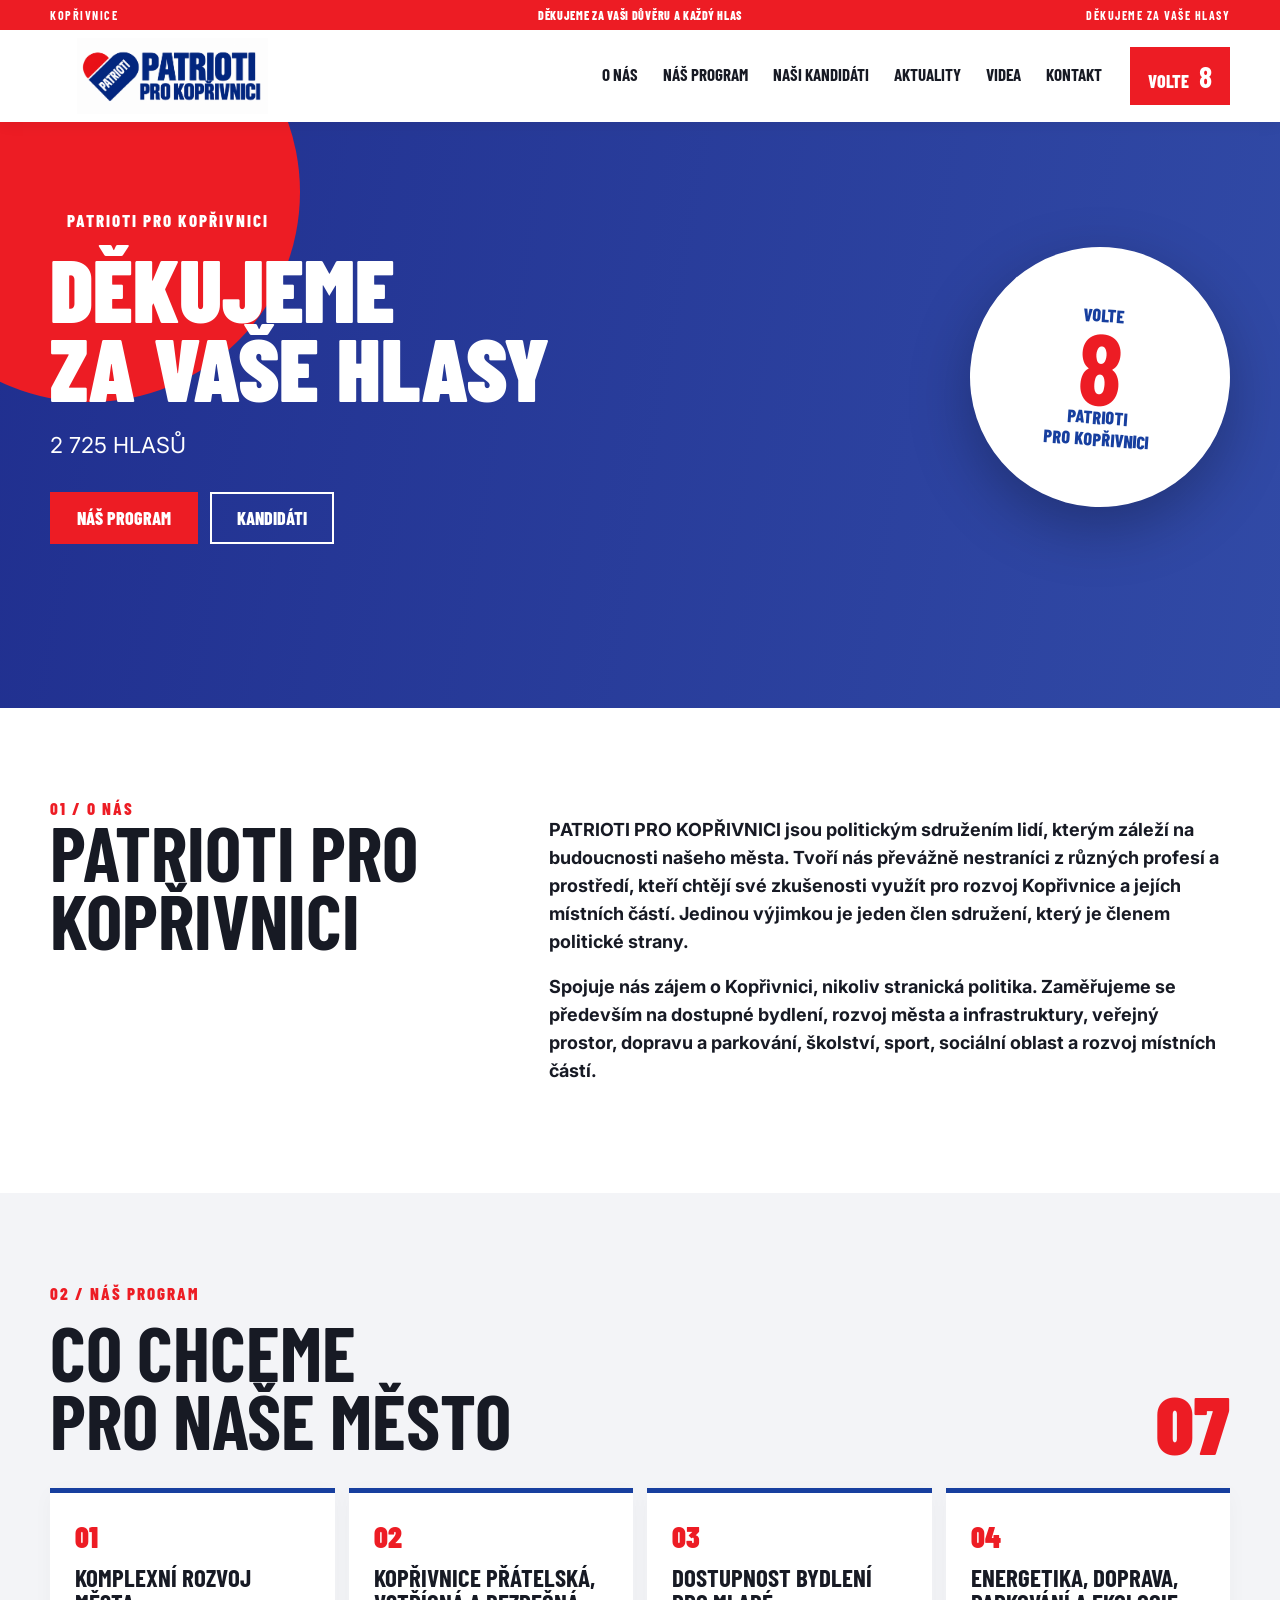
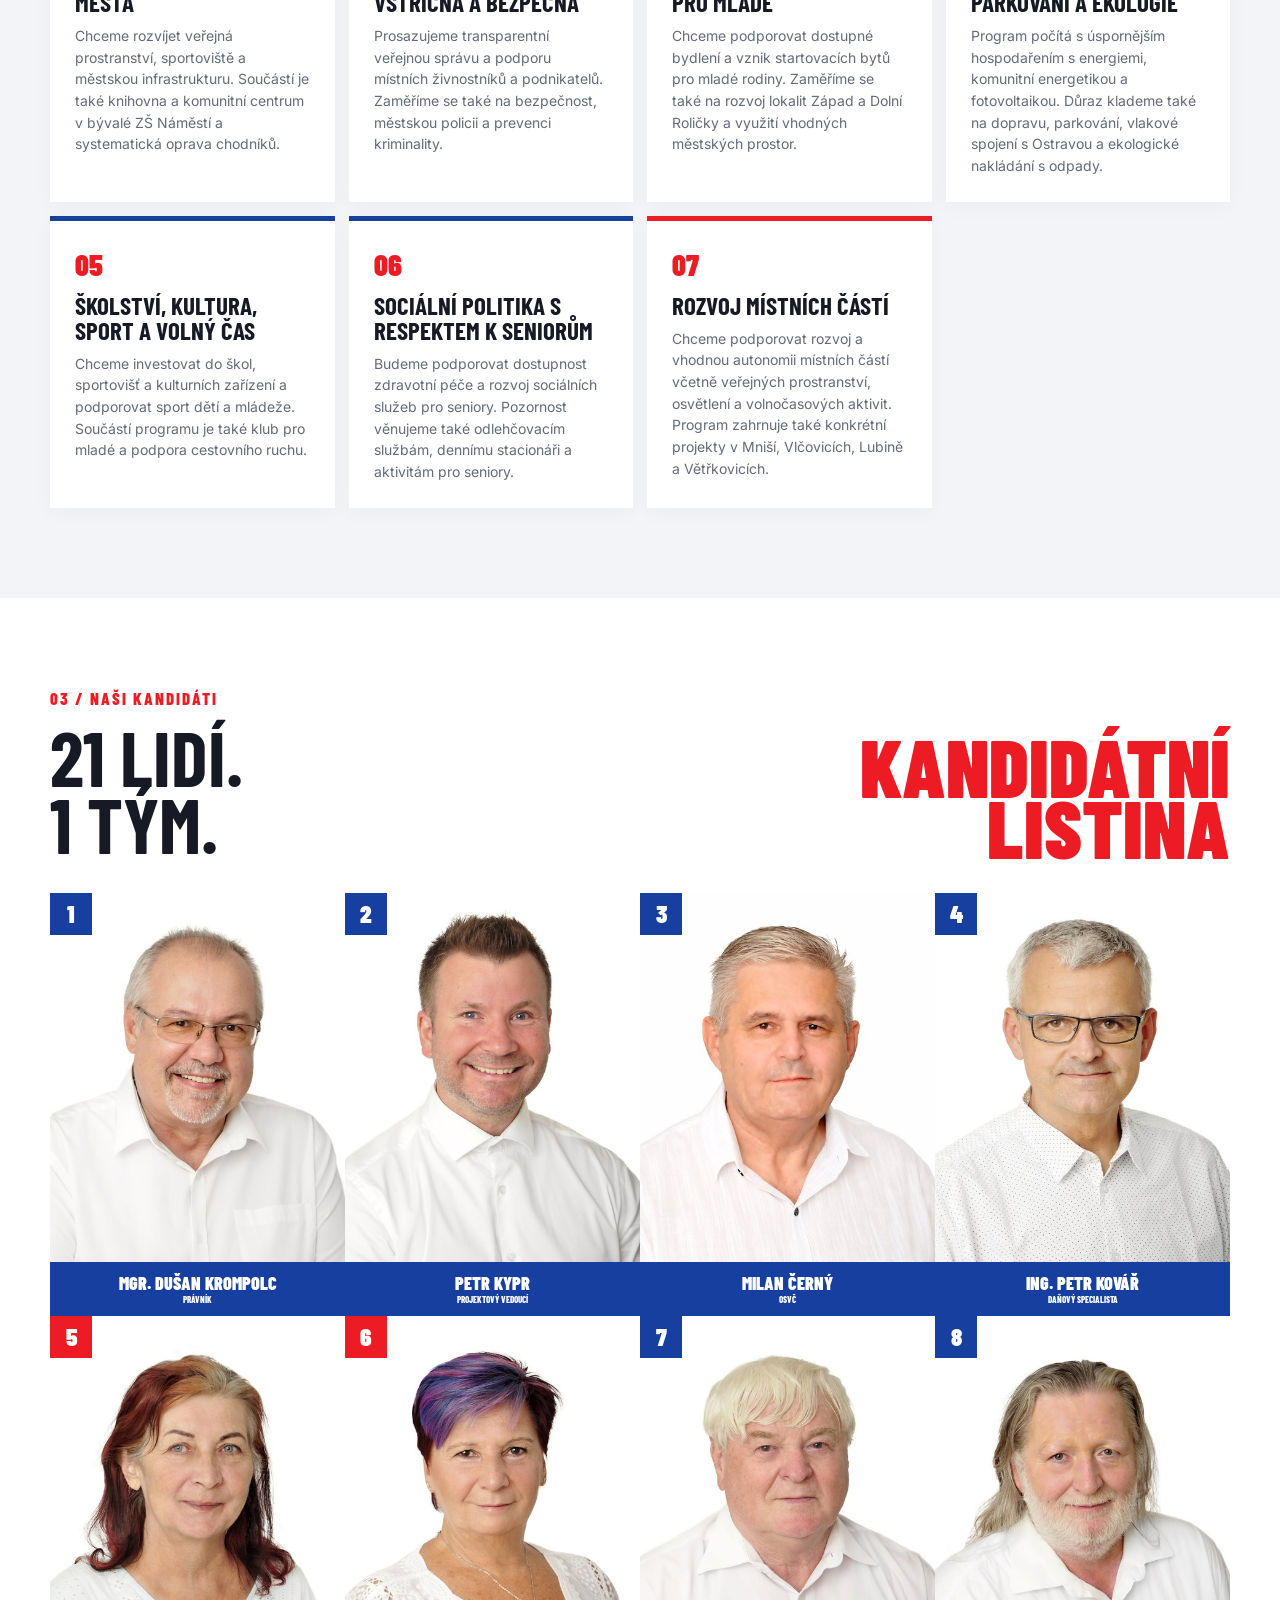
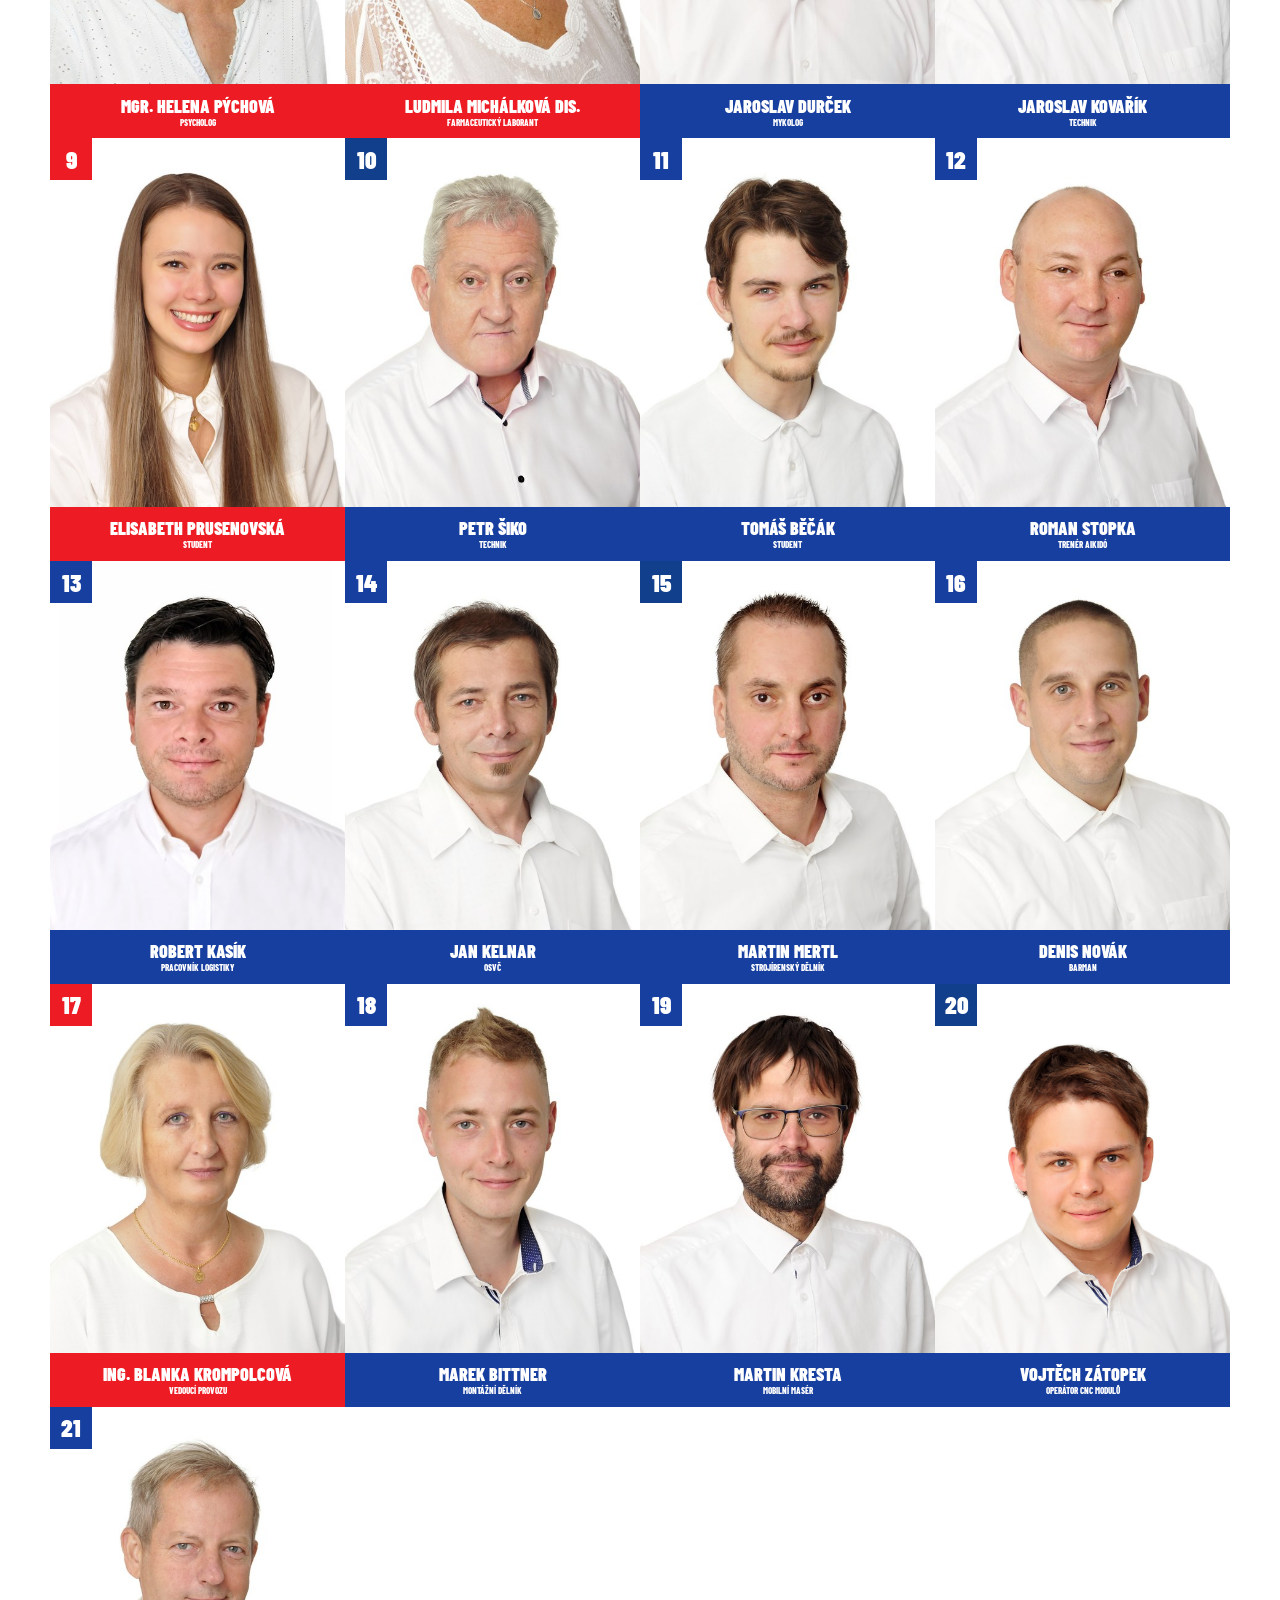
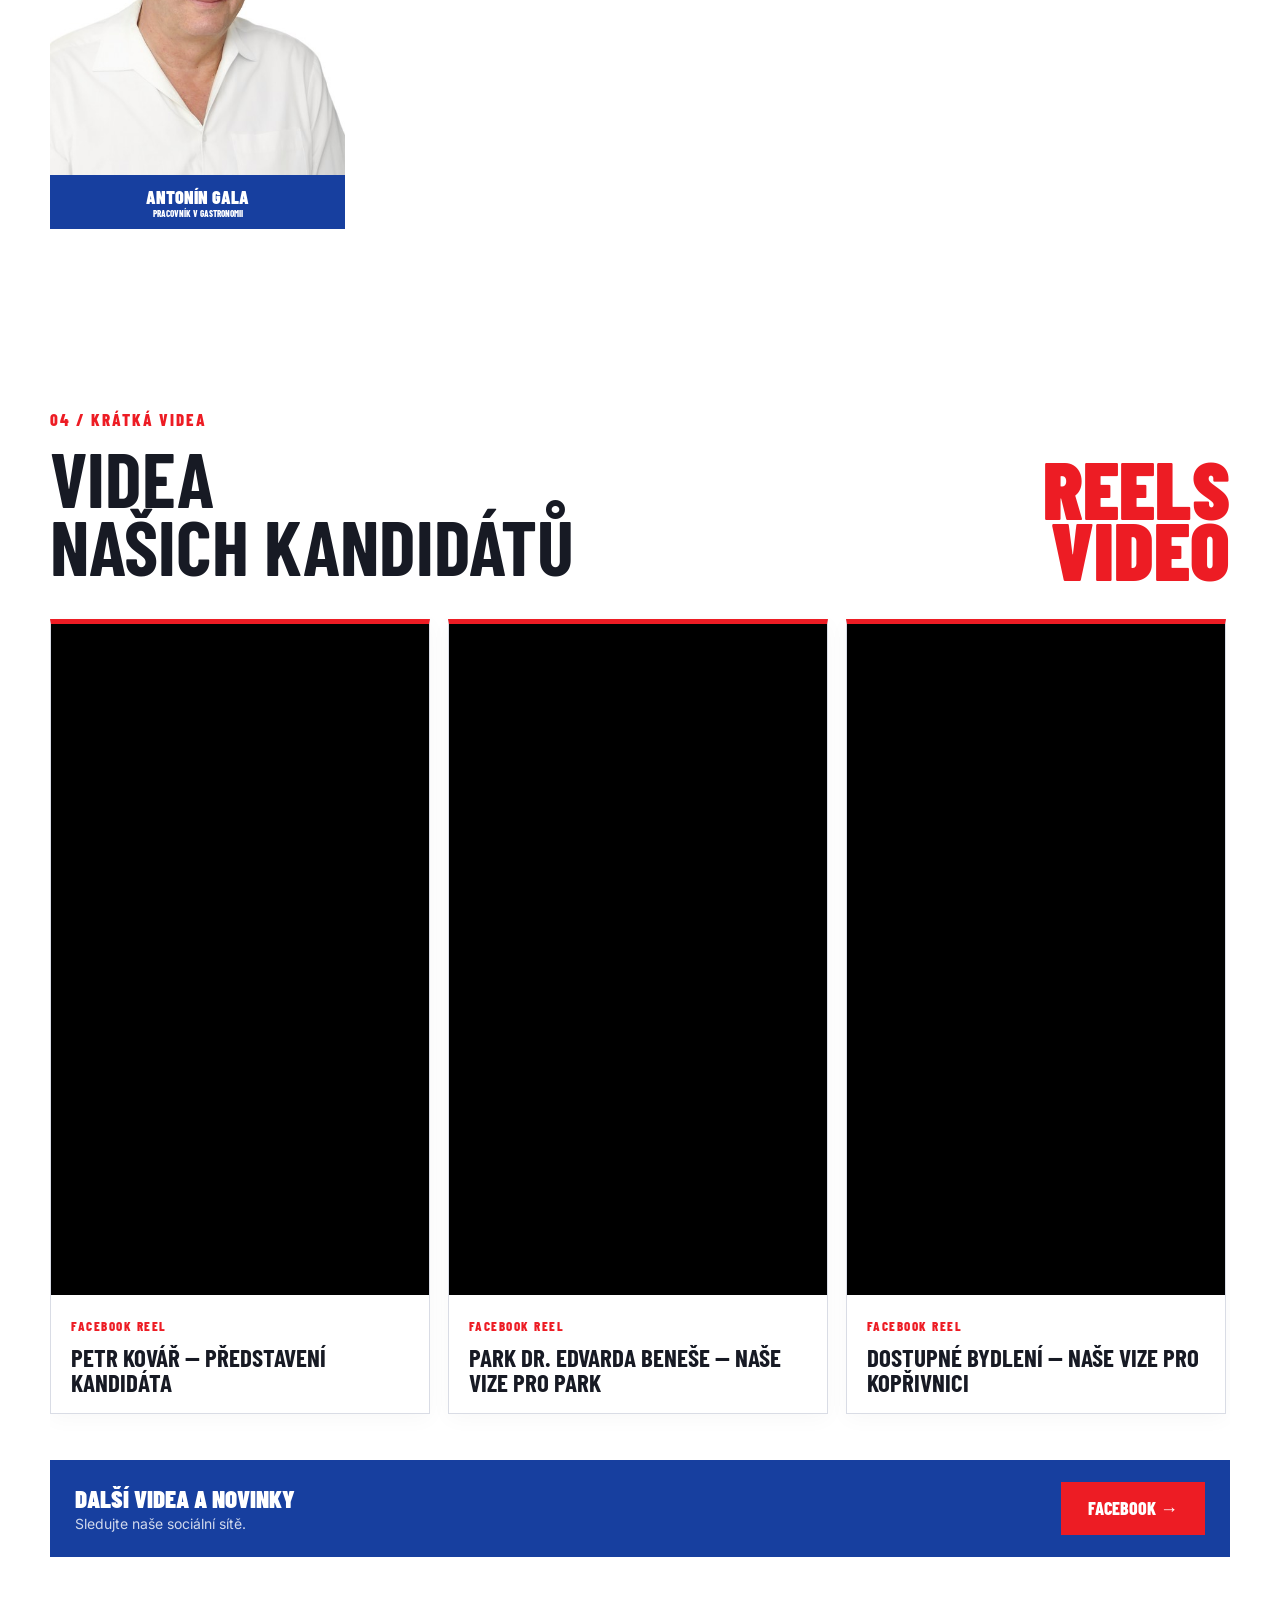
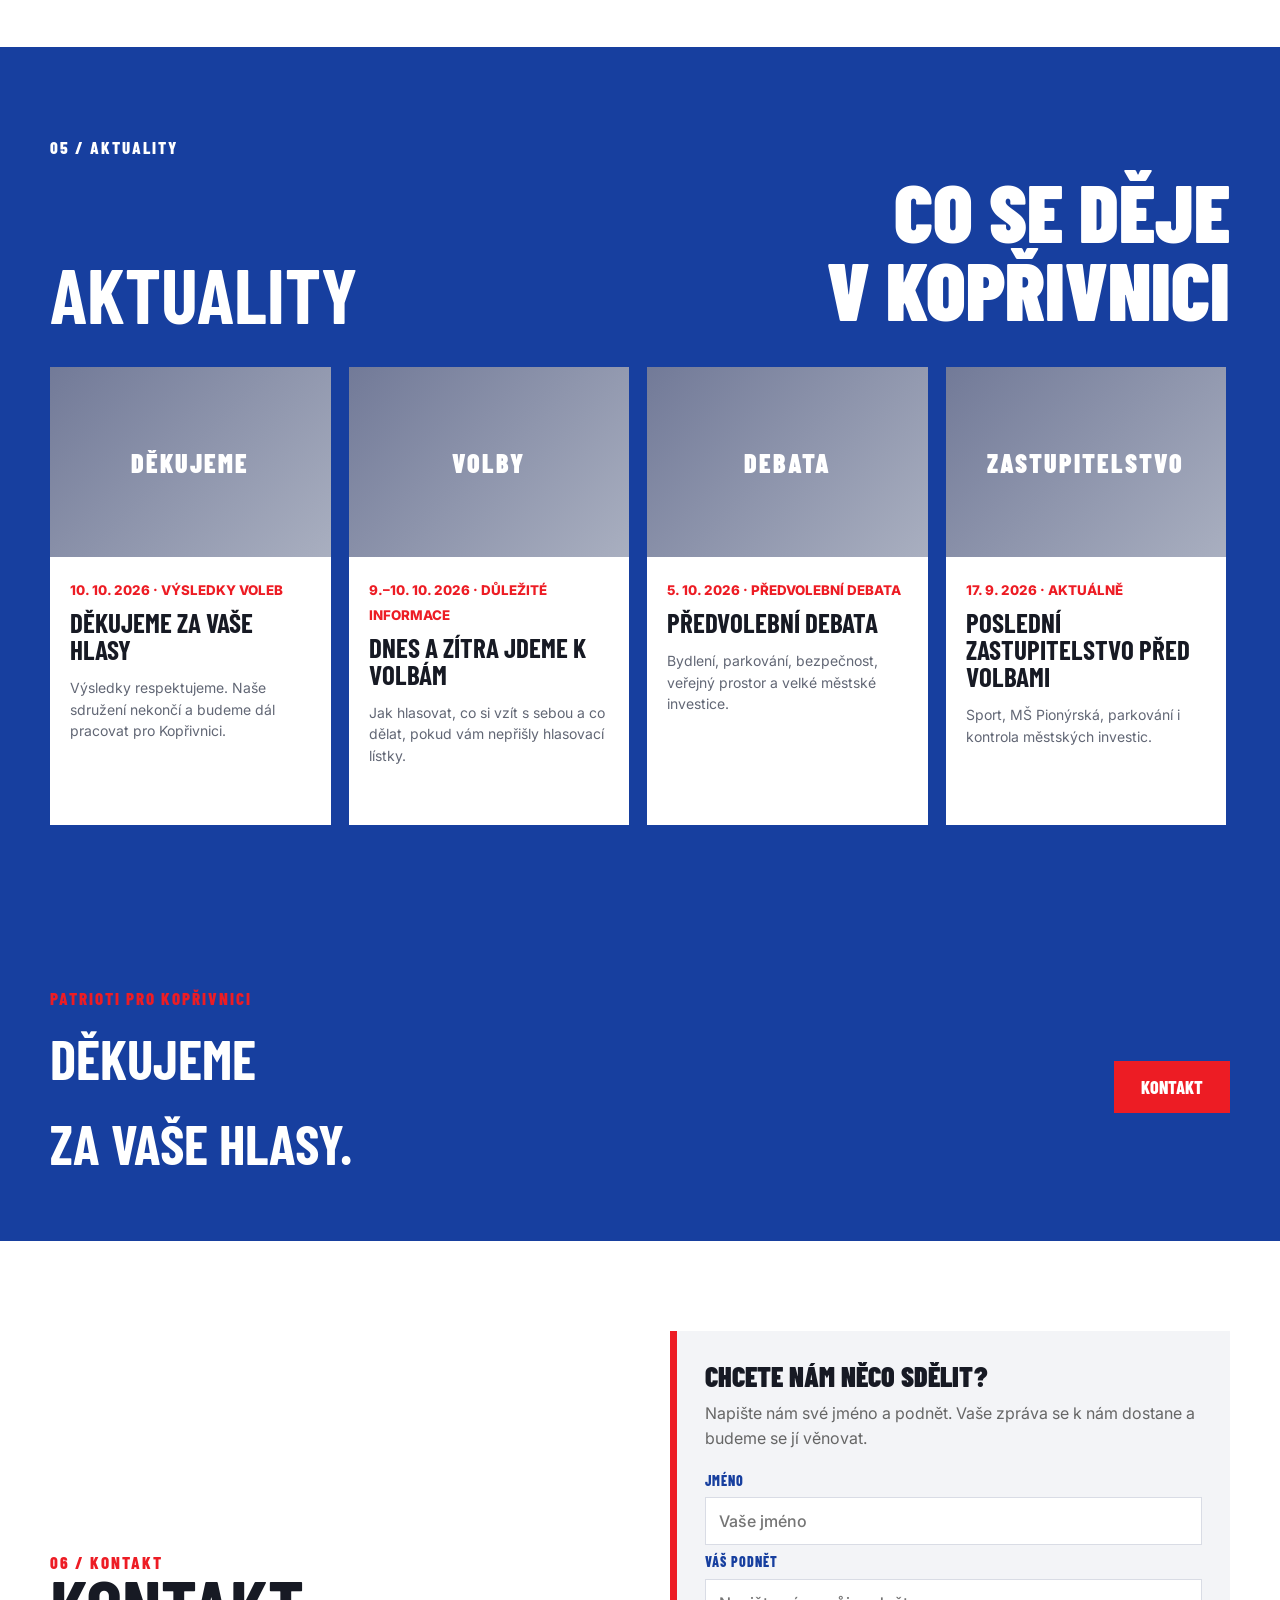
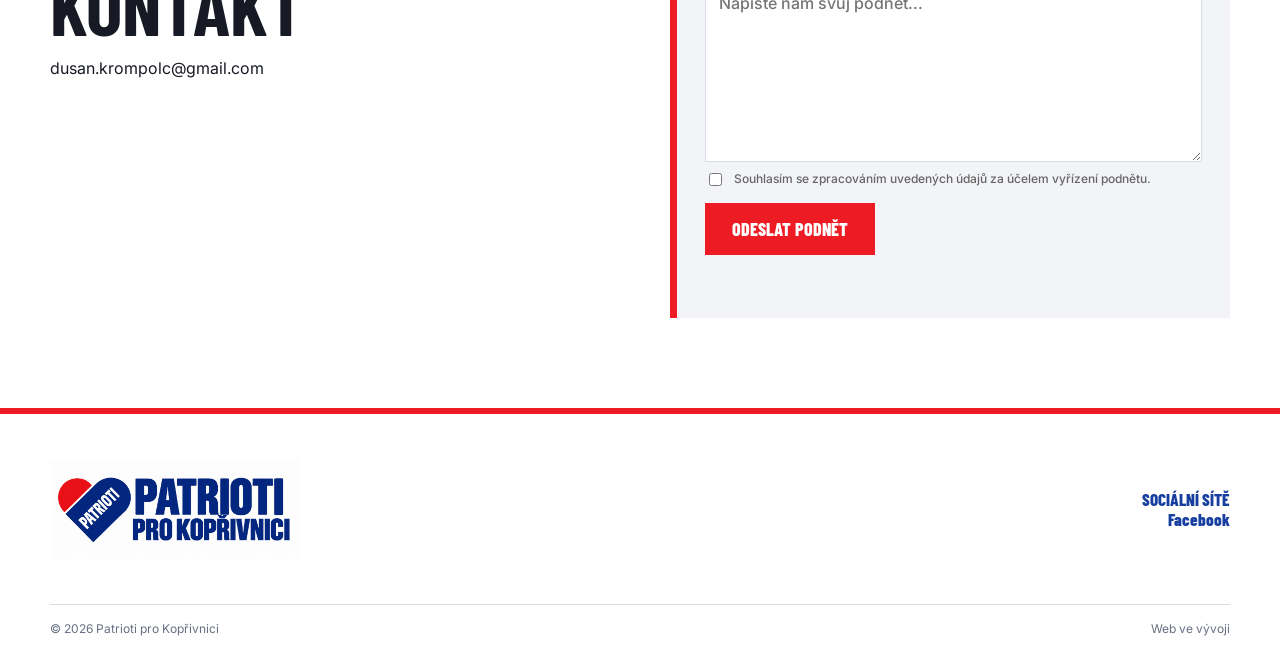
==== commit 0623cb82: "Replace hero subtitle with election vote total" ====
--- a/index.html
+++ b/index.html
@@ -1,8 +1,8 @@
-<!doctype html><html lang="cs"><head><meta charset="utf-8"><meta name="viewport" content="width=device-width,initial-scale=1"><meta name="description" content="Patrioti pro Kopřivnici – politické sdružení lidí z Kopřivnice a místních částí. Naše kandidátka, volební program a priority pro rozvoj města."><meta name="keywords" content="Patrioti pro Kopřivnici, Patrioti Kopřivnice, Kopřivnice, volby Kopřivnice, komunální volby Kopřivnice 2026, kandidáti Kopřivnice, volební program Kopřivnice"><meta name="robots" content="index, follow"><link rel="canonical" href="https://patriotikoprivnice.cz/"><meta property="og:title" content="Patrioti pro Kopřivnici"><meta property="og:description" content="Patrioti pro Kopřivnici — kandidáti do Zastupitelstva města Kopřivnice. Volební program a kandidátní listina."><meta property="og:type" content="website"><meta property="og:url" content="https://patriotikoprivnice.cz/"><meta property="og:site_name" content="Patrioti pro Kopřivnici"><title>Patrioti pro Kopřivnici</title><link rel="icon" type="image/svg+xml" href="assets/images/favicon.svg?v=1"><link rel="preconnect" href="https://fonts.googleapis.com"><link rel="preconnect" href="https://fonts.gstatic.com" crossorigin><link href="https://fonts.googleapis.com/css2?family=Barlow+Condensed:wght@500;600;700;800;900&family=Inter:wght@400;500;600;700&display=swap" rel="stylesheet"><link rel="stylesheet" href="assets/css/style.css?v=28"></head><body><header class="site-header"><div class="topline"><div class="container topinner"><span>KOPŘIVNICE</span><span>DĚKUJEME ZA VAŠE HLASY</span><span class="election-countdown" id="election-countdown" aria-live="off">OTEVŘENÍ VOLEBNÍCH MÍSTNOSTÍ ZA <b>07:18:00</b></span></div></div><div class="container nav-wrap"><a class="brand" href="#top"><img src="assets/images/logo.svg?v=2" alt="Patrioti pro Kopřivnici"></a><button class="menu-toggle" aria-expanded="false" aria-controls="main-nav">MENU</button><nav id="main-nav" class="main-nav"><a href="#o-nas">O nás</a><a href="#program">Náš program</a><a href="#kandidati">Naši kandidáti</a><a href="#aktuality">Aktuality</a><a href="#reels">Videa</a><a href="#kontakt">Kontakt</a></nav><a class="vote-btn" href="#kandidati">VOLTE <strong>8</strong></a></div></header><main id="top"><section class="hero"><div class="hero-bg"></div><div class="hero-red"></div><div class="container hero-inner"><div class="hero-left"><div class="hero-kicker">PATRIOTI PRO KOPŘIVNICI</div><h1>DĚKUJEME<br>ZA VAŠE HLASY</h1><p class="hero-sub">Kandidáti do Zastupitelstva města Kopřivnice</p><div class="hero-actions"><a class="btn red" href="#program">NÁŠ PROGRAM</a><a class="btn white" href="#kandidati">KANDIDÁTI</a></div></div><div class="hero-badge"><span>VOLTE</span><b>8</b><span>PATRIOTI<br>PRO KOPŘIVNICI</span></div></div><div class="hero-bottom"><div class="container"><span>21 LIDÍ.</span><span>1 TÝM.</span><span>1 MĚSTO.</span></div></div></section><section class="section intro" id="o-nas"><div class="container two-col"><div><div class="kicker">01 / O NÁS</div><h2>Patrioti pro<br>Kopřivnici</h2></div><div class="leadtext"><p><strong>PATRIOTI PRO KOPŘIVNICI jsou politickým sdružením lidí, kterým záleží na budoucnosti našeho města. Tvoří nás převážně nestraníci z různých profesí a prostředí, kteří chtějí své zkušenosti využít pro rozvoj Kopřivnice a jejích místních částí. Jedinou výjimkou je jeden člen sdružení, který je členem politické strany.</strong></p><p><strong>Spojuje nás zájem o Kopřivnici, nikoliv stranická politika. Zaměřujeme se především na dostupné bydlení, rozvoj města a infrastruktury, veřejný prostor, dopravu a parkování, školství, sport, sociální oblast a rozvoj místních částí.</strong></p></div></div></section><section class="section program section-gray" id="program"><div class="container"><div class="kicker">02 / NÁŠ PROGRAM</div><div class="section-title"><h2>Co chceme<br>pro naše město</h2><span>07</span></div><div class="program-grid">
+<!doctype html><html lang="cs"><head><meta charset="utf-8"><meta name="viewport" content="width=device-width,initial-scale=1"><meta name="description" content="Patrioti pro Kopřivnici – politické sdružení lidí z Kopřivnice a místních částí. Naše kandidátka, volební program a priority pro rozvoj města."><meta name="keywords" content="Patrioti pro Kopřivnici, Patrioti Kopřivnice, Kopřivnice, volby Kopřivnice, komunální volby Kopřivnice 2026, kandidáti Kopřivnice, volební program Kopřivnice"><meta name="robots" content="index, follow"><link rel="canonical" href="https://patriotikoprivnice.cz/"><meta property="og:title" content="Patrioti pro Kopřivnici"><meta property="og:description" content="Patrioti pro Kopřivnici — kandidáti do Zastupitelstva města Kopřivnice. Volební program a kandidátní listina."><meta property="og:type" content="website"><meta property="og:url" content="https://patriotikoprivnice.cz/"><meta property="og:site_name" content="Patrioti pro Kopřivnici"><title>Patrioti pro Kopřivnici</title><link rel="icon" type="image/svg+xml" href="assets/images/favicon.svg?v=1"><link rel="preconnect" href="https://fonts.googleapis.com"><link rel="preconnect" href="https://fonts.gstatic.com" crossorigin><link href="https://fonts.googleapis.com/css2?family=Barlow+Condensed:wght@500;600;700;800;900&family=Inter:wght@400;500;600;700&display=swap" rel="stylesheet"><link rel="stylesheet" href="assets/css/style.css?v=28"></head><body><header class="site-header"><div class="topline"><div class="container topinner"><span>KOPŘIVNICE</span><span>DĚKUJEME ZA VAŠE HLASY</span><span class="election-countdown" id="election-countdown" aria-live="off">OTEVŘENÍ VOLEBNÍCH MÍSTNOSTÍ ZA <b>07:18:00</b></span></div></div><div class="container nav-wrap"><a class="brand" href="#top"><img src="assets/images/logo.svg?v=2" alt="Patrioti pro Kopřivnici"></a><button class="menu-toggle" aria-expanded="false" aria-controls="main-nav">MENU</button><nav id="main-nav" class="main-nav"><a href="#o-nas">O nás</a><a href="#program">Náš program</a><a href="#kandidati">Naši kandidáti</a><a href="#aktuality">Aktuality</a><a href="#reels">Videa</a><a href="#kontakt">Kontakt</a></nav><a class="vote-btn" href="#kandidati">VOLTE <strong>8</strong></a></div></header><main id="top"><section class="hero"><div class="hero-bg"></div><div class="hero-red"></div><div class="container hero-inner"><div class="hero-left"><div class="hero-kicker">PATRIOTI PRO KOPŘIVNICI</div><h1>DĚKUJEME<br>ZA VAŠE HLASY</h1><p class="hero-sub">2 725 HLASŮ</p><div class="hero-actions"><a class="btn red" href="#program">NÁŠ PROGRAM</a><a class="btn white" href="#kandidati">KANDIDÁTI</a></div></div><div class="hero-badge"><span>VOLTE</span><b>8</b><span>PATRIOTI<br>PRO KOPŘIVNICI</span></div></div><div class="hero-bottom"><div class="container"><span>21 LIDÍ.</span><span>1 TÝM.</span><span>1 MĚSTO.</span></div></div></section><section class="section intro" id="o-nas"><div class="container two-col"><div><div class="kicker">01 / O NÁS</div><h2>Patrioti pro<br>Kopřivnici</h2></div><div class="leadtext"><p><strong>PATRIOTI PRO KOPŘIVNICI jsou politickým sdružením lidí, kterým záleží na budoucnosti našeho města. Tvoří nás převážně nestraníci z různých profesí a prostředí, kteří chtějí své zkušenosti využít pro rozvoj Kopřivnice a jejích místních částí. Jedinou výjimkou je jeden člen sdružení, který je členem politické strany.</strong></p><p><strong>Spojuje nás zájem o Kopřivnici, nikoliv stranická politika. Zaměřujeme se především na dostupné bydlení, rozvoj města a infrastruktury, veřejný prostor, dopravu a parkování, školství, sport, sociální oblast a rozvoj místních částí.</strong></p></div></div></section><section class="section program section-gray" id="program"><div class="container"><div class="kicker">02 / NÁŠ PROGRAM</div><div class="section-title"><h2>Co chceme<br>pro naše město</h2><span>07</span></div><div class="program-grid">
 <article><b>01</b><h3>Komplexní rozvoj města</h3><p>Chceme rozvíjet veřejná prostranství, sportoviště a městskou infrastrukturu. Součástí je také knihovna a komunitní centrum v bývalé ZŠ Náměstí a systematická oprava chodníků.</p></article>
 <article><b>02</b><h3>Kopřivnice přátelská, vstřícná a bezpečná</h3><p>Prosazujeme transparentní veřejnou správu a podporu místních živnostníků a podnikatelů. Zaměříme se také na bezpečnost, městskou policii a prevenci kriminality.</p></article>
 <article><b>03</b><h3>Dostupnost bydlení pro mladé</h3><p>Chceme podporovat dostupné bydlení a vznik startovacích bytů pro mladé rodiny. Zaměříme se také na rozvoj lokalit Západ a Dolní Roličky a využití vhodných městských prostor.</p></article>
 <article><b>04</b><h3>Energetika, doprava, parkování a ekologie</h3><p>Program počítá s úspornějším hospodařením s energiemi, komunitní energetikou a fotovoltaikou. Důraz klademe také na dopravu, parkování, vlakové spojení s Ostravou a ekologické nakládání s odpady.</p></article>
 <article><b>05</b><h3>Školství, kultura, sport a volný čas</h3><p>Chceme investovat do škol, sportovišť a kulturních zařízení a podporovat sport dětí a mládeže. Součástí programu je také klub pro mladé a podpora cestovního ruchu.</p></article>
 <article><b>06</b><h3>Sociální politika s respektem k seniorům</h3><p>Budeme podporovat dostupnost zdravotní péče a rozvoj sociálních služeb pro seniory. Pozornost věnujeme také odlehčovacím službám, dennímu stacionáři a aktivitám pro seniory.</p></article>
-<article class="redcard"><b>07</b><h3>Rozvoj místních částí</h3><p>Chceme podporovat rozvoj a vhodnou autonomii místních částí včetně veřejných prostranství, osvětlení a volnočasových aktivit. Program zahrnuje také konkrétní projekty v Mniší, Vlčovicích, Lubině a Větřkovicích.</p></article></div></div></section><section class="section candidates" id="kandidati"><div class="container"><div class="kicker">03 / NAŠI KANDIDÁTI</div><div class="section-title"><h2>21 lidí.<br>1 tým.</h2><span>KANDIDÁTNÍ<br>LISTINA</span></div><div class="candidate-grid"><a class="candidate" href="#kandidat-1" data-candidate="1" aria-label="Kandidát 1: Mgr. Dušan Krompolc"><div class="portrait"><img src="assets/images/candidates/01.jpg" alt="" loading="lazy"><span>1</span></div><div><b>01</b><h3>Mgr. Dušan Krompolc</h3><p>právník</p></div></a><a class="candidate" href="#kandidat-2" data-candidate="2" aria-label="Kandidát 2: Petr Kypr"><div class="portrait"><img src="assets/images/candidates/02.jpg" alt="" loading="lazy"><span>2</span></div><div><b>02</b><h3>Petr Kypr</h3><p>projektový vedoucí</p></div></a><a class="candidate" href="#kandidat-3" data-candidate="3" aria-label="Kandidát 3: Milan Černý"><div class="portrait"><img src="assets/images/candidates/03.jpg" alt="" loading="lazy"><span>3</span></div><div><b>03</b><h3>Milan Černý</h3><p>OSVČ</p></div></a><a class="candidate" href="#kandidat-4" data-candidate="4" aria-label="Kandidát 4: Ing. Petr Kovář"><div class="portrait"><img src="assets/images/candidates/04.jpg" alt="" loading="lazy"><span>4</span></div><div><b>04</b><h3>Ing. Petr Kovář</h3><p>daňový specialista</p></div></a><a class="candidate" href="#kandidat-5" data-candidate="5" aria-label="Kandidát 5: Mgr. Helena Pýchová"><div class="portrait"><img src="assets/images/candidates/05.jpg" alt="" loading="lazy"><span>5</span></div><div><b>05</b><h3>Mgr. Helena Pýchová</h3><p>psycholog</p></div></a><a class="candidate" href="#kandidat-6" data-candidate="6" aria-label="Kandidát 6: Ludmila Michálková DiS."><div class="portrait"><img src="assets/images/candidates/06.jpg" alt="" loading="lazy"><span>6</span></div><div><b>06</b><h3>Ludmila Michálková DiS.</h3><p>farmaceutický laborant</p></div></a><a class="candidate" href="#kandidat-7" data-candidate="7" aria-label="Kandidát 7: Jaroslav Durček"><div class="portrait"><img src="assets/images/candidates/07.jpg" alt="" loading="lazy"><span>7</span></div><div><b>07</b><h3>Jaroslav Durček</h3><p>mykolog</p></div></a><a class="candidate" href="#kandidat-8" data-candidate="8" aria-label="Kandidát 8: Jaroslav Kovařík"><div class="portrait"><img src="assets/images/candidates/08.jpg" alt="" loading="lazy"><span>8</span></div><div><b>08</b><h3>Jaroslav Kovařík</h3><p>technik</p></div></a><a class="candidate" href="#kandidat-9" data-candidate="9" aria-label="Kandidát 9: Elisabeth Prusenovská"><div class="portrait"><img src="assets/images/candidates/09.jpg" alt="" loading="lazy"><span>9</span></div><div><b>09</b><h3>Elisabeth Prusenovská</h3><p>student</p></div></a><a class="candidate" href="#kandidat-10" data-candidate="10" aria-label="Kandidát 10: Petr Šiko"><div class="portrait"><img src="assets/images/candidates/10.jpg" alt="" loading="lazy"><span>10</span></div><div><b>10</b><h3>Petr Šiko</h3><p>technik</p></div></a><a class="candidate" href="#kandidat-11" data-candidate="11" aria-label="Kandidát 11: Tomáš Běčák"><div class="portrait"><img src="assets/images/candidates/11.jpg" alt="" loading="lazy"><span>11</span></div><div><b>11</b><h3>Tomáš Běčák</h3><p>student</p></div></a><a class="candidate" href="#kandidat-12" data-candidate="12" aria-label="Kandidát 12: Roman Stopka"><div class="portrait"><img src="assets/images/candidates/12.jpg" alt="" loading="lazy"><span>12</span></div><div><b>12</b><h3>Roman Stopka</h3><p>trenér Aikidó</p></div></a><a class="candidate" href="#kandidat-13" data-candidate="13" aria-label="Kandidát 13: Robert Kasík"><div class="portrait"><img src="assets/images/candidates/13.jpg" alt="" loading="lazy"><span>13</span></div><div><b>13</b><h3>Robert Kasík</h3><p>pracovník logistiky</p></div></a><a class="candidate" href="#kandidat-14" data-candidate="14" aria-label="Kandidát 14: Jan Kelnar"><div class="portrait"><img src="assets/images/candidates/14.jpg" alt="" loading="lazy"><span>14</span></div><div><b>14</b><h3>Jan Kelnar</h3><p>OSVČ</p></div></a><a class="candidate" href="#kandidat-15" data-candidate="15" aria-label="Kandidát 15: Martin Mertl"><div class="portrait"><img src="assets/images/candidates/15.jpg" alt="" loading="lazy"><span>15</span></div><div><b>15</b><h3>Martin Mertl</h3><p>strojírenský dělník</p></div></a><a class="candidate" href="#kandidat-16" data-candidate="16" aria-label="Kandidát 16: Denis Novák"><div class="portrait"><img src="assets/images/candidates/16.jpg" alt="" loading="lazy"><span>16</span></div><div><b>16</b><h3>Denis Novák</h3><p>barman</p></div></a><a class="candidate" href="#kandidat-17" data-candidate="17" aria-label="Kandidát 17: Ing. Blanka Krompolcová"><div class="portrait"><img src="assets/images/candidates/17.jpg" alt="" loading="lazy"><span>17</span></div><div><b>17</b><h3>Ing. Blanka Krompolcová</h3><p>vedoucí provozu</p></div></a><a class="candidate" href="#kandidat-18" data-candidate="18" aria-label="Kandidát 18: Marek Bittner"><div class="portrait"><img src="assets/images/candidates/18.jpg" alt="" loading="lazy"><span>18</span></div><div><b>18</b><h3>Marek Bittner</h3><p>montážní dělník</p></div></a><a class="candidate" href="#kandidat-19" data-candidate="19" aria-label="Kandidát 19: Martin Kresta"><div class="portrait"><img src="assets/images/candidates/19.jpg" alt="" loading="lazy"><span>19</span></div><div><b>19</b><h3>Martin Kresta</h3><p>mobilní masér</p></div></a><a class="candidate" href="#kandidat-20" data-candidate="20" aria-label="Kandidát 20: Vojtěch Zátopek"><div class="portrait"><img src="assets/images/candidates/20.JPG" alt="" loading="lazy"><span>20</span></div><div><b>20</b><h3>Vojtěch Zátopek</h3><p>operátor CNC modulů</p></div></a><a class="candidate" href="#kandidat-21" data-candidate="21" aria-label="Kandidát 21: Antonín Gala"><div class="portrait"><img src="assets/images/candidates/21.jpg" alt="" loading="lazy"><span>21</span></div><div><b>21</b><h3>Antonín Gala</h3><p>pracovník v gastronomii</p></div></a></div><div class="candidate-modal" id="candidate-modal" aria-hidden="true" role="dialog" aria-modal="true" aria-labelledby="candidate-modal-name"><div class="candidate-modal-backdrop" data-close-candidate></div><div class="candidate-modal-box"><button class="candidate-modal-close" type="button" aria-label="Zavřít" data-close-candidate>×</button><span class="candidate-modal-number" id="candidate-modal-number"></span><div class="candidate-modal-kicker">KANDIDÁTNÍ LISTINA</div><h3 id="candidate-modal-name"></h3><div class="candidate-detail-grid"><div><small>POHLAVÍ</small><strong id="candidate-modal-sex"></strong></div><div><small>VĚK</small><strong id="candidate-modal-age"></strong></div><div><small>POVOLÁNÍ</small><strong id="candidate-modal-role"></strong></div><div><small>ČÁST OBCE</small><strong id="candidate-modal-place"></strong></div><div class="candidate-detail-full"><small>POLITICKÁ PŘÍSLUŠNOST</small><strong id="candidate-modal-party"></strong></div></div><a class="btn red" href="#kandidati" data-close-candidate>ZPĚT NA KANDIDÁTKU</a></div></div></div></div></section><section class="section reels" id="reels"><div class="container"><div class="kicker">04 / KRÁTKÁ VIDEA</div><div class="section-title"><h2>Videa<br>našich kandidátů</h2><span>REELS<br>VIDEO</span></div><div class="reels-grid"><article class="reel-item"><div class="reel-embed"><iframe src="https://www.facebook.com/plugins/video.php?href=https%3A%2F%2Fwww.facebook.com%2Freel%2F1572443974632305%2F&show_text=false&width=500" title="Facebook Reel — Petr Kovář" scrolling="no" frameborder="0" allow="autoplay; clipboard-write; encrypted-media; picture-in-picture; web-share" allowfullscreen="true"></iframe></div><div class="reel-caption"><small>FACEBOOK REEL</small><h3>Petr Kovář — představení kandidáta</h3></div></article><article class="reel-item"><div class="reel-embed"><iframe src="https://www.facebook.com/plugins/video.php?href=https%3A%2F%2Fwww.facebook.com%2Freel%2F28286665224366051%2F&show_text=false&width=500" title="Facebook Reel" scrolling="no" frameborder="0" allow="autoplay; clipboard-write; encrypted-media; picture-in-picture; web-share" allowfullscreen="true"></iframe></div><div class="reel-caption"><small>FACEBOOK REEL</small><h3>Park Dr. Edvarda Beneše — naše vize pro park</h3></div></article><article class="reel-item"><div class="reel-embed"><iframe src="https://www.facebook.com/plugins/video.php?href=https%3A%2F%2Fwww.facebook.com%2Freel%2F4549635875306272%2F&show_text=false&width=500" title="Facebook Reel" scrolling="no" frameborder="0" allow="autoplay; clipboard-write; encrypted-media; picture-in-picture; web-share" allowfullscreen="true"></iframe></div><div class="reel-caption"><small>FACEBOOK REEL</small><h3>Dostupné bydlení — naše vize pro Kopřivnici</h3></div></article><article class="reel-item"><div class="reel-embed"><iframe src="https://www.facebook.com/plugins/video.php?href=https%3A%2F%2Fwww.facebook.com%2Freel%2F1123441996745899%2F&show_text=false&width=500" title="Facebook Reel" scrolling="no" frameborder="0" allow="autoplay; clipboard-write; encrypted-media; picture-in-picture; web-share" allowfullscreen="true"></iframe></div><div class="reel-caption"><small>FACEBOOK REEL</small><h3>Jaroslav Kovařík — představení kandidáta</h3></div></article><article class="reel-item"><div class="reel-embed"><iframe src="https://www.facebook.com/plugins/video.php?href=https%3A%2F%2Fwww.facebook.com%2F61592803906172%2Fvideos%2F943094388267019%2F&show_text=false&width=500" title="Facebook video — Milan Černý" scrolling="no" frameborder="0" allow="autoplay; clipboard-write; encrypted-media; picture-in-picture; web-share" allowfullscreen="true"></iframe></div><div class="reel-caption"><small>FACEBOOK REEL</small><h3>Milan Černý — představení kandidáta</h3></div></article><article class="reel-item"><div class="reel-embed"><iframe src="https://www.facebook.com/plugins/video.php?href=https%3A%2F%2Fwww.facebook.com%2Freel%2F2389803521551900%2F&show_text=false&width=500" title="Facebook Reel" scrolling="no" frameborder="0" allow="autoplay; clipboard-write; encrypted-media; gyroscope; picture-in-picture; web-share" allowfullscreen="true"></iframe></div><div class="reel-caption"><small>FACEBOOK REEL</small><h3>Dušan Krompolc — představení lídra</h3></div></article><article class="reel-item"><div class="reel-embed"><iframe src="https://www.facebook.com/plugins/video.php?href=https%3A%2F%2Fwww.facebook.com%2Freel%2F1103898925642671%2F&show_text=false&width=500" title="Facebook Reel" scrolling="no" frameborder="0" allow="autoplay; clipboard-write; encrypted-media; gyroscope; picture-in-picture; web-share" allowfullscreen="true"></iframe></div><div class="reel-caption"><small>FACEBOOK REEL</small><h3>Jiří Tichánek - o historii a podpoře Patriotů pro Kopřivnici</h3></div></article></div><div class="social-follow"><div><strong>DALŠÍ VIDEA A NOVINKY</strong><span>Sledujte naše sociální sítě.</span></div><a class="btn red" href="https://www.facebook.com/people/Patrioti-pro-Kop%C5%99ivnici/61592803906172/" target="_blank" rel="noopener noreferrer">FACEBOOK →</a></div></div></section><section class="section news section-navy" id="aktuality"><div class="container"><div class="kicker light">05 / AKTUALITY</div><div class="section-title"><h2>Aktuality</h2><span class="light">CO SE DĚJE<br>V KOPŘIVNICI</span></div><div class="news-grid"><article class="news-card" data-news="7" tabindex="0" role="button"><div class="news-photo">DĚKUJEME</div><div class="news-body"><small>10. 10. 2026 · VÝSLEDKY VOLEB</small><h3>Děkujeme za vaše hlasy</h3><p>Výsledky respektujeme. Naše sdružení nekončí a budeme dál pracovat pro Kopřivnici.</p></div></article><article class="news-card" data-news="6" tabindex="0" role="button"><div class="news-photo">VOLBY</div><div class="news-body"><small>9.–10. 10. 2026 · DŮLEŽITÉ INFORMACE</small><h3>Dnes a zítra jdeme k volbám</h3><p>Jak hlasovat, co si vzít s sebou a co dělat, pokud vám nepřišly hlasovací lístky.</p></div></article><article class="news-card" data-news="5" tabindex="0" role="button"><div class="news-photo">DEBATA</div><div class="news-body"><small>5. 10. 2026 · PŘEDVOLEBNÍ DEBATA</small><h3>Předvolební debata</h3><p>Bydlení, parkování, bezpečnost, veřejný prostor a velké městské investice.</p></div></article><article class="news-card" data-news="1" tabindex="0" role="button"><div class="news-photo">ZASTUPITELSTVO</div><div class="news-body"><small>17. 9. 2026 · AKTUÁLNĚ</small><h3>Poslední zastupitelstvo před volbami</h3><p>Sport, MŠ Pionýrská, parkování i kontrola městských investic.</p></div></article><article class="news-card" data-news="4" tabindex="0" role="button"><div class="news-photo">ROZHOVOR</div><div class="news-body"><small>14. 9. 2026 · KTKSTUDIO</small><h3>Volební rozhovor lídra Patriotů</h3><p>Dostupné bydlení, veřejný prostor a parkování. Rozhovor s lídrem kandidátky Mgr. Dušanem Krompolcem.</p></div></article><article class="news-card" data-news="2" tabindex="0" role="button"><div class="news-photo">PROGRAM</div><div class="news-body"><small>VOLEBNÍ PROGRAM</small><h3>Volební program Patriotů pro Kopřivnici</h3><p>Komplexní rozvoj města, bydlení, doprava a parkování, školství, sociální oblast a rozvoj místních částí.</p></div></article><article class="news-card" data-news="3" tabindex="0" role="button"><div class="news-photo">KOPŘIVNICE</div><div class="news-body"><small>MĚSTO</small><h3>Naše město, naše budoucnost</h3><p>Informace o našich aktivitách a dění v Kopřivnici.</p></div></article></div></div><div class="news-modal" id="news-modal" aria-hidden="true" role="dialog" aria-modal="true" aria-labelledby="news-modal-title"><div class="news-modal-backdrop" data-close-news></div><div class="news-modal-box"><button class="news-modal-close" type="button" aria-label="Zavřít" data-close-news>×</button><div class="news-modal-kicker" id="news-modal-kicker"></div><h3 id="news-modal-title"></h3><div class="news-modal-text" id="news-modal-text"></div><div class="news-program-pagination" id="news-program-pagination" hidden><button class="news-program-arrow" type="button" data-news-page="prev" id="news-program-prev" aria-label="Předchozí strana">←</button><span><b id="news-program-page-current">1</b> / <span id="news-program-page-total">8</span></span><button class="news-program-arrow" type="button" data-news-page="next" id="news-program-next" aria-label="Další strana">→</button></div><div class="news-modal-video" id="news-modal-video"></div><button class="btn red" type="button" data-close-news>ZPĚT NA AKTUALITY</button></div></div></section><section class="cta"><div class="container"><div><div class="kicker">PATRIOTI PRO KOPŘIVNICI</div><h2>Děkujeme<br>za vaše hlasy.</h2></div><a class="btn red" href="#kontakt">KONTAKT</a></div></section><section class="section contact" id="kontakt"><div class="container contact-inner"><div><div class="kicker">06 / KONTAKT</div><h2>Kontakt</h2><p><a href="mailto:dusan.krompolc@gmail.com">dusan.krompolc@gmail.com</a></p></div><div class="contact-card feedback-card"><strong>CHCETE NÁM NĚCO SDĚLIT?</strong><span>Napište nám své jméno a podnět. Vaše zpráva se k nám dostane a budeme se jí věnovat.</span><form class="feedback-form" id="feedback-form" action="" method="post" target="feedback-submit-frame" data-endpoint="https://script.google.com/macros/s/AKfycbzwdAzoOmu-tI1BLeiGcUPKAIC64EYhH_B4u_w-PDgBUCoBafRkIFbA_y1AN8EXLF28KA/exec"><label for="feedback-name">JMÉNO</label><input id="feedback-name" name="name" type="text" maxlength="80" autocomplete="name" placeholder="Vaše jméno" required><label for="feedback-message">VÁŠ PODNĚT</label><textarea id="feedback-message" name="message" maxlength="3000" rows="7" placeholder="Napište nám svůj podnět..." required></textarea><div class="feedback-honeypot" aria-hidden="true"><label>Nechte toto pole prázdné<input name="website" type="text" tabindex="-1" autocomplete="off"></label></div><label class="feedback-consent"><input name="consent" type="checkbox" value="ano" required><span>Souhlasím se zpracováním uvedených údajů za účelem vyřízení podnětu.</span></label><button class="btn red" type="submit">ODESLAT PODNĚT</button><p class="feedback-status" id="feedback-status" role="status" aria-live="polite"></p></form><iframe name="feedback-submit-frame" id="feedback-submit-frame" class="feedback-submit-frame" title="Odeslání podnětu"></iframe></div></div></section></main><footer><div class="container footer-main"><img src="assets/images/logo.svg?v=3" alt="Patrioti pro Kopřivnici"><div class="social">SOCIÁLNÍ SÍTĚ<br><a href="https://www.facebook.com/people/Patrioti-pro-Kop%C5%99ivnici/61592803906172/" target="_blank" rel="noopener noreferrer">Facebook</a></div></div><div class="container footer-bottom"><span>© 2026 Patrioti pro Kopřivnici</span><span>Web ve vývoji</span></div></footer><script src="assets/js/main.js?v=13"></script></body></html>+<article class="redcard"><b>07</b><h3>Rozvoj místních částí</h3><p>Chceme podporovat rozvoj a vhodnou autonomii místních částí včetně veřejných prostranství, osvětlení a volnočasových aktivit. Program zahrnuje také konkrétní projekty v Mniší, Vlčovicích, Lubině a Větřkovicích.</p></article></div></div></section><section class="section candidates" id="kandidati"><div class="container"><div class="kicker">03 / NAŠI KANDIDÁTI</div><div class="section-title"><h2>21 lidí.<br>1 tým.</h2><span>KANDIDÁTNÍ<br>LISTINA</span></div><div class="candidate-grid"><a class="candidate" href="#kandidat-1" data-candidate="1" aria-label="Kandidát 1: Mgr. Dušan Krompolc"><div class="portrait"><img src="assets/images/candidates/01.jpg" alt="" loading="lazy"><span>1</span></div><div><b>01</b><h3>Mgr. Dušan Krompolc</h3><p>právník</p></div></a><a class="candidate" href="#kandidat-2" data-candidate="2" aria-label="Kandidát 2: Petr Kypr"><div class="portrait"><img src="assets/images/candidates/02.jpg" alt="" loading="lazy"><span>2</span></div><div><b>02</b><h3>Petr Kypr</h3><p>projektový vedoucí</p></div></a><a class="candidate" href="#kandidat-3" data-candidate="3" aria-label="Kandidát 3: Milan Černý"><div class="portrait"><img src="assets/images/candidates/03.jpg" alt="" loading="lazy"><span>3</span></div><div><b>03</b><h3>Milan Černý</h3><p>OSVČ</p></div></a><a class="candidate" href="#kandidat-4" data-candidate="4" aria-label="Kandidát 4: Ing. Petr Kovář"><div class="portrait"><img src="assets/images/candidates/04.jpg" alt="" loading="lazy"><span>4</span></div><div><b>04</b><h3>Ing. Petr Kovář</h3><p>daňový specialista</p></div></a><a class="candidate" href="#kandidat-5" data-candidate="5" aria-label="Kandidát 5: Mgr. Helena Pýchová"><div class="portrait"><img src="assets/images/candidates/05.jpg" alt="" loading="lazy"><span>5</span></div><div><b>05</b><h3>Mgr. Helena Pýchová</h3><p>psycholog</p></div></a><a class="candidate" href="#kandidat-6" data-candidate="6" aria-label="Kandidát 6: Ludmila Michálková DiS."><div class="portrait"><img src="assets/images/candidates/06.jpg" alt="" loading="lazy"><span>6</span></div><div><b>06</b><h3>Ludmila Michálková DiS.</h3><p>farmaceutický laborant</p></div></a><a class="candidate" href="#kandidat-7" data-candidate="7" aria-label="Kandidát 7: Jaroslav Durček"><div class="portrait"><img src="assets/images/candidates/07.jpg" alt="" loading="lazy"><span>7</span></div><div><b>07</b><h3>Jaroslav Durček</h3><p>mykolog</p></div></a><a class="candidate" href="#kandidat-8" data-candidate="8" aria-label="Kandidát 8: Jaroslav Kovařík"><div class="portrait"><img src="assets/images/candidates/08.jpg" alt="" loading="lazy"><span>8</span></div><div><b>08</b><h3>Jaroslav Kovařík</h3><p>technik</p></div></a><a class="candidate" href="#kandidat-9" data-candidate="9" aria-label="Kandidát 9: Elisabeth Prusenovská"><div class="portrait"><img src="assets/images/candidates/09.jpg" alt="" loading="lazy"><span>9</span></div><div><b>09</b><h3>Elisabeth Prusenovská</h3><p>student</p></div></a><a class="candidate" href="#kandidat-10" data-candidate="10" aria-label="Kandidát 10: Petr Šiko"><div class="portrait"><img src="assets/images/candidates/10.jpg" alt="" loading="lazy"><span>10</span></div><div><b>10</b><h3>Petr Šiko</h3><p>technik</p></div></a><a class="candidate" href="#kandidat-11" data-candidate="11" aria-label="Kandidát 11: Tomáš Běčák"><div class="portrait"><img src="assets/images/candidates/11.jpg" alt="" loading="lazy"><span>11</span></div><div><b>11</b><h3>Tomáš Běčák</h3><p>student</p></div></a><a class="candidate" href="#kandidat-12" data-candidate="12" aria-label="Kandidát 12: Roman Stopka"><div class="portrait"><img src="assets/images/candidates/12.jpg" alt="" loading="lazy"><span>12</span></div><div><b>12</b><h3>Roman Stopka</h3><p>trenér Aikidó</p></div></a><a class="candidate" href="#kandidat-13" data-candidate="13" aria-label="Kandidát 13: Robert Kasík"><div class="portrait"><img src="assets/images/candidates/13.jpg" alt="" loading="lazy"><span>13</span></div><div><b>13</b><h3>Robert Kasík</h3><p>pracovník logistiky</p></div></a><a class="candidate" href="#kandidat-14" data-candidate="14" aria-label="Kandidát 14: Jan Kelnar"><div class="portrait"><img src="assets/images/candidates/14.jpg" alt="" loading="lazy"><span>14</span></div><div><b>14</b><h3>Jan Kelnar</h3><p>OSVČ</p></div></a><a class="candidate" href="#kandidat-15" data-candidate="15" aria-label="Kandidát 15: Martin Mertl"><div class="portrait"><img src="assets/images/candidates/15.jpg" alt="" loading="lazy"><span>15</span></div><div><b>15</b><h3>Martin Mertl</h3><p>strojírenský dělník</p></div></a><a class="candidate" href="#kandidat-16" data-candidate="16" aria-label="Kandidát 16: Denis Novák"><div class="portrait"><img src="assets/images/candidates/16.jpg" alt="" loading="lazy"><span>16</span></div><div><b>16</b><h3>Denis Novák</h3><p>barman</p></div></a><a class="candidate" href="#kandidat-17" data-candidate="17" aria-label="Kandidát 17: Ing. Blanka Krompolcová"><div class="portrait"><img src="assets/images/candidates/17.jpg" alt="" loading="lazy"><span>17</span></div><div><b>17</b><h3>Ing. Blanka Krompolcová</h3><p>vedoucí provozu</p></div></a><a class="candidate" href="#kandidat-18" data-candidate="18" aria-label="Kandidát 18: Marek Bittner"><div class="portrait"><img src="assets/images/candidates/18.jpg" alt="" loading="lazy"><span>18</span></div><div><b>18</b><h3>Marek Bittner</h3><p>montážní dělník</p></div></a><a class="candidate" href="#kandidat-19" data-candidate="19" aria-label="Kandidát 19: Martin Kresta"><div class="portrait"><img src="assets/images/candidates/19.jpg" alt="" loading="lazy"><span>19</span></div><div><b>19</b><h3>Martin Kresta</h3><p>mobilní masér</p></div></a><a class="candidate" href="#kandidat-20" data-candidate="20" aria-label="Kandidát 20: Vojtěch Zátopek"><div class="portrait"><img src="assets/images/candidates/20.JPG" alt="" loading="lazy"><span>20</span></div><div><b>20</b><h3>Vojtěch Zátopek</h3><p>operátor CNC modulů</p></div></a><a class="candidate" href="#kandidat-21" data-candidate="21" aria-label="Kandidát 21: Antonín Gala"><div class="portrait"><img src="assets/images/candidates/21.jpg" alt="" loading="lazy"><span>21</span></div><div><b>21</b><h3>Antonín Gala</h3><p>pracovník v gastronomii</p></div></a></div><div class="candidate-modal" id="candidate-modal" aria-hidden="true" role="dialog" aria-modal="true" aria-labelledby="candidate-modal-name"><div class="candidate-modal-backdrop" data-close-candidate></div><div class="candidate-modal-box"><button class="candidate-modal-close" type="button" aria-label="Zavřít" data-close-candidate>×</button><span class="candidate-modal-number" id="candidate-modal-number"></span><div class="candidate-modal-kicker">KANDIDÁTNÍ LISTINA</div><h3 id="candidate-modal-name"></h3><div class="candidate-detail-grid"><div><small>POHLAVÍ</small><strong id="candidate-modal-sex"></strong></div><div><small>VĚK</small><strong id="candidate-modal-age"></strong></div><div><small>POVOLÁNÍ</small><strong id="candidate-modal-role"></strong></div><div><small>ČÁST OBCE</small><strong id="candidate-modal-place"></strong></div><div class="candidate-detail-full"><small>POLITICKÁ PŘÍSLUŠNOST</small><strong id="candidate-modal-party"></strong></div></div><a class="btn red" href="#kandidati" data-close-candidate>ZPĚT NA KANDIDÁTKU</a></div></div></div></div></section><section class="section reels" id="reels"><div class="container"><div class="kicker">04 / KRÁTKÁ VIDEA</div><div class="section-title"><h2>Videa<br>našich kandidátů</h2><span>REELS<br>VIDEO</span></div><div class="reels-grid"><article class="reel-item"><div class="reel-embed"><iframe src="https://www.facebook.com/plugins/video.php?href=https%3A%2F%2Fwww.facebook.com%2Freel%2F1572443974632305%2F&show_text=false&width=500" title="Facebook Reel — Petr Kovář" scrolling="no" frameborder="0" allow="autoplay; clipboard-write; encrypted-media; picture-in-picture; web-share" allowfullscreen="true"></iframe></div><div class="reel-caption"><small>FACEBOOK REEL</small><h3>Petr Kovář — představení kandidáta</h3></div></article><article class="reel-item"><div class="reel-embed"><iframe src="https://www.facebook.com/plugins/video.php?href=https%3A%2F%2Fwww.facebook.com%2Freel%2F28286665224366051%2F&show_text=false&width=500" title="Facebook Reel" scrolling="no" frameborder="0" allow="autoplay; clipboard-write; encrypted-media; picture-in-picture; web-share" allowfullscreen="true"></iframe></div><div class="reel-caption"><small>FACEBOOK REEL</small><h3>Park Dr. Edvarda Beneše — naše vize pro park</h3></div></article><article class="reel-item"><div class="reel-embed"><iframe src="https://www.facebook.com/plugins/video.php?href=https%3A%2F%2Fwww.facebook.com%2Freel%2F4549635875306272%2F&show_text=false&width=500" title="Facebook Reel" scrolling="no" frameborder="0" allow="autoplay; clipboard-write; encrypted-media; picture-in-picture; web-share" allowfullscreen="true"></iframe></div><div class="reel-caption"><small>FACEBOOK REEL</small><h3>Dostupné bydlení — naše vize pro Kopřivnici</h3></div></article><article class="reel-item"><div class="reel-embed"><iframe src="https://www.facebook.com/plugins/video.php?href=https%3A%2F%2Fwww.facebook.com%2Freel%2F1123441996745899%2F&show_text=false&width=500" title="Facebook Reel" scrolling="no" frameborder="0" allow="autoplay; clipboard-write; encrypted-media; picture-in-picture; web-share" allowfullscreen="true"></iframe></div><div class="reel-caption"><small>FACEBOOK REEL</small><h3>Jaroslav Kovařík — představení kandidáta</h3></div></article><article class="reel-item"><div class="reel-embed"><iframe src="https://www.facebook.com/plugins/video.php?href=https%3A%2F%2Fwww.facebook.com%2F61592803906172%2Fvideos%2F943094388267019%2F&show_text=false&width=500" title="Facebook video — Milan Černý" scrolling="no" frameborder="0" allow="autoplay; clipboard-write; encrypted-media; picture-in-picture; web-share" allowfullscreen="true"></iframe></div><div class="reel-caption"><small>FACEBOOK REEL</small><h3>Milan Černý — představení kandidáta</h3></div></article><article class="reel-item"><div class="reel-embed"><iframe src="https://www.facebook.com/plugins/video.php?href=https%3A%2F%2Fwww.facebook.com%2Freel%2F2389803521551900%2F&show_text=false&width=500" title="Facebook Reel" scrolling="no" frameborder="0" allow="autoplay; clipboard-write; encrypted-media; gyroscope; picture-in-picture; web-share" allowfullscreen="true"></iframe></div><div class="reel-caption"><small>FACEBOOK REEL</small><h3>Dušan Krompolc — představení lídra</h3></div></article><article class="reel-item"><div class="reel-embed"><iframe src="https://www.facebook.com/plugins/video.php?href=https%3A%2F%2Fwww.facebook.com%2Freel%2F1103898925642671%2F&show_text=false&width=500" title="Facebook Reel" scrolling="no" frameborder="0" allow="autoplay; clipboard-write; encrypted-media; gyroscope; picture-in-picture; web-share" allowfullscreen="true"></iframe></div><div class="reel-caption"><small>FACEBOOK REEL</small><h3>Jiří Tichánek - o historii a podpoře Patriotů pro Kopřivnici</h3></div></article></div><div class="social-follow"><div><strong>DALŠÍ VIDEA A NOVINKY</strong><span>Sledujte naše sociální sítě.</span></div><a class="btn red" href="https://www.facebook.com/people/Patrioti-pro-Kop%C5%99ivnici/61592803906172/" target="_blank" rel="noopener noreferrer">FACEBOOK →</a></div></div></section><section class="section news section-navy" id="aktuality"><div class="container"><div class="kicker light">05 / AKTUALITY</div><div class="section-title"><h2>Aktuality</h2><span class="light">CO SE DĚJE<br>V KOPŘIVNICI</span></div><div class="news-grid"><article class="news-card" data-news="7" tabindex="0" role="button"><div class="news-photo">DĚKUJEME</div><div class="news-body"><small>10. 10. 2026 · VÝSLEDKY VOLEB</small><h3>Děkujeme za vaše hlasy</h3><p>Výsledky respektujeme. Naše sdružení nekončí a budeme dál pracovat pro Kopřivnici.</p></div></article><article class="news-card" data-news="6" tabindex="0" role="button"><div class="news-photo">VOLBY</div><div class="news-body"><small>9.–10. 10. 2026 · DŮLEŽITÉ INFORMACE</small><h3>Dnes a zítra jdeme k volbám</h3><p>Jak hlasovat, co si vzít s sebou a co dělat, pokud vám nepřišly hlasovací lístky.</p></div></article><article class="news-card" data-news="5" tabindex="0" role="button"><div class="news-photo">DEBATA</div><div class="news-body"><small>5. 10. 2026 · PŘEDVOLEBNÍ DEBATA</small><h3>Předvolební debata</h3><p>Bydlení, parkování, bezpečnost, veřejný prostor a velké městské investice.</p></div></article><article class="news-card" data-news="1" tabindex="0" role="button"><div class="news-photo">ZASTUPITELSTVO</div><div class="news-body"><small>17. 9. 2026 · AKTUÁLNĚ</small><h3>Poslední zastupitelstvo před volbami</h3><p>Sport, MŠ Pionýrská, parkování i kontrola městských investic.</p></div></article><article class="news-card" data-news="4" tabindex="0" role="button"><div class="news-photo">ROZHOVOR</div><div class="news-body"><small>14. 9. 2026 · KTKSTUDIO</small><h3>Volební rozhovor lídra Patriotů</h3><p>Dostupné bydlení, veřejný prostor a parkování. Rozhovor s lídrem kandidátky Mgr. Dušanem Krompolcem.</p></div></article><article class="news-card" data-news="2" tabindex="0" role="button"><div class="news-photo">PROGRAM</div><div class="news-body"><small>VOLEBNÍ PROGRAM</small><h3>Volební program Patriotů pro Kopřivnici</h3><p>Komplexní rozvoj města, bydlení, doprava a parkování, školství, sociální oblast a rozvoj místních částí.</p></div></article><article class="news-card" data-news="3" tabindex="0" role="button"><div class="news-photo">KOPŘIVNICE</div><div class="news-body"><small>MĚSTO</small><h3>Naše město, naše budoucnost</h3><p>Informace o našich aktivitách a dění v Kopřivnici.</p></div></article></div></div><div class="news-modal" id="news-modal" aria-hidden="true" role="dialog" aria-modal="true" aria-labelledby="news-modal-title"><div class="news-modal-backdrop" data-close-news></div><div class="news-modal-box"><button class="news-modal-close" type="button" aria-label="Zavřít" data-close-news>×</button><div class="news-modal-kicker" id="news-modal-kicker"></div><h3 id="news-modal-title"></h3><div class="news-modal-text" id="news-modal-text"></div><div class="news-program-pagination" id="news-program-pagination" hidden><button class="news-program-arrow" type="button" data-news-page="prev" id="news-program-prev" aria-label="Předchozí strana">←</button><span><b id="news-program-page-current">1</b> / <span id="news-program-page-total">8</span></span><button class="news-program-arrow" type="button" data-news-page="next" id="news-program-next" aria-label="Další strana">→</button></div><div class="news-modal-video" id="news-modal-video"></div><button class="btn red" type="button" data-close-news>ZPĚT NA AKTUALITY</button></div></div></section><section class="cta"><div class="container"><div><div class="kicker">PATRIOTI PRO KOPŘIVNICI</div><h2>Děkujeme<br>za vaše hlasy.</h2></div><a class="btn red" href="#kontakt">KONTAKT</a></div></section><section class="section contact" id="kontakt"><div class="container contact-inner"><div><div class="kicker">06 / KONTAKT</div><h2>Kontakt</h2><p><a href="mailto:dusan.krompolc@gmail.com">dusan.krompolc@gmail.com</a></p></div><div class="contact-card feedback-card"><strong>CHCETE NÁM NĚCO SDĚLIT?</strong><span>Napište nám své jméno a podnět. Vaše zpráva se k nám dostane a budeme se jí věnovat.</span><form class="feedback-form" id="feedback-form" action="" method="post" target="feedback-submit-frame" data-endpoint="https://script.google.com/macros/s/AKfycbzwdAzoOmu-tI1BLeiGcUPKAIC64EYhH_B4u_w-PDgBUCoBafRkIFbA_y1AN8EXLF28KA/exec"><label for="feedback-name">JMÉNO</label><input id="feedback-name" name="name" type="text" maxlength="80" autocomplete="name" placeholder="Vaše jméno" required><label for="feedback-message">VÁŠ PODNĚT</label><textarea id="feedback-message" name="message" maxlength="3000" rows="7" placeholder="Napište nám svůj podnět..." required></textarea><div class="feedback-honeypot" aria-hidden="true"><label>Nechte toto pole prázdné<input name="website" type="text" tabindex="-1" autocomplete="off"></label></div><label class="feedback-consent"><input name="consent" type="checkbox" value="ano" required><span>Souhlasím se zpracováním uvedených údajů za účelem vyřízení podnětu.</span></label><button class="btn red" type="submit">ODESLAT PODNĚT</button><p class="feedback-status" id="feedback-status" role="status" aria-live="polite"></p></form><iframe name="feedback-submit-frame" id="feedback-submit-frame" class="feedback-submit-frame" title="Odeslání podnětu"></iframe></div></div></section></main><footer><div class="container footer-main"><img src="assets/images/logo.svg?v=3" alt="Patrioti pro Kopřivnici"><div class="social">SOCIÁLNÍ SÍTĚ<br><a href="https://www.facebook.com/people/Patrioti-pro-Kop%C5%99ivnici/61592803906172/" target="_blank" rel="noopener noreferrer">Facebook</a></div></div><div class="container footer-bottom"><span>© 2026 Patrioti pro Kopřivnici</span><span>Web ve vývoji</span></div></footer><script src="assets/js/main.js?v=15"></script></body></html>
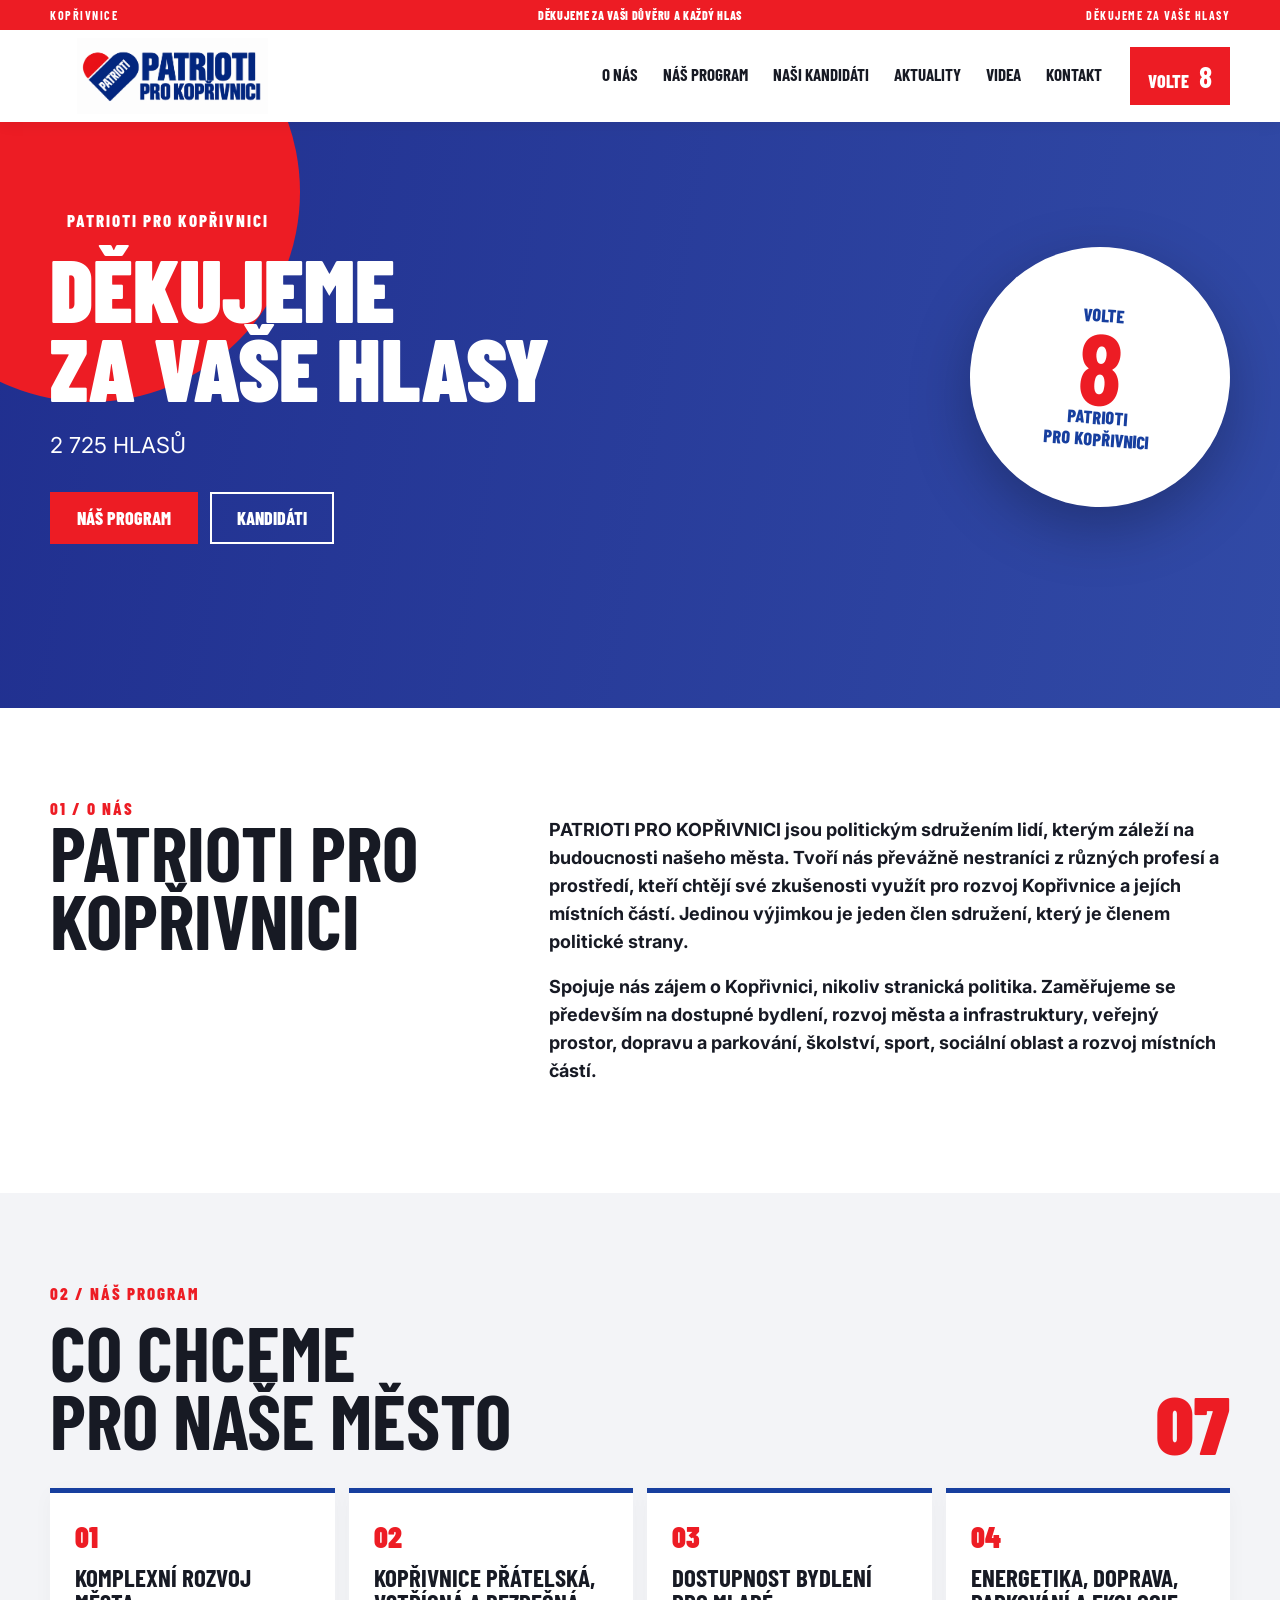
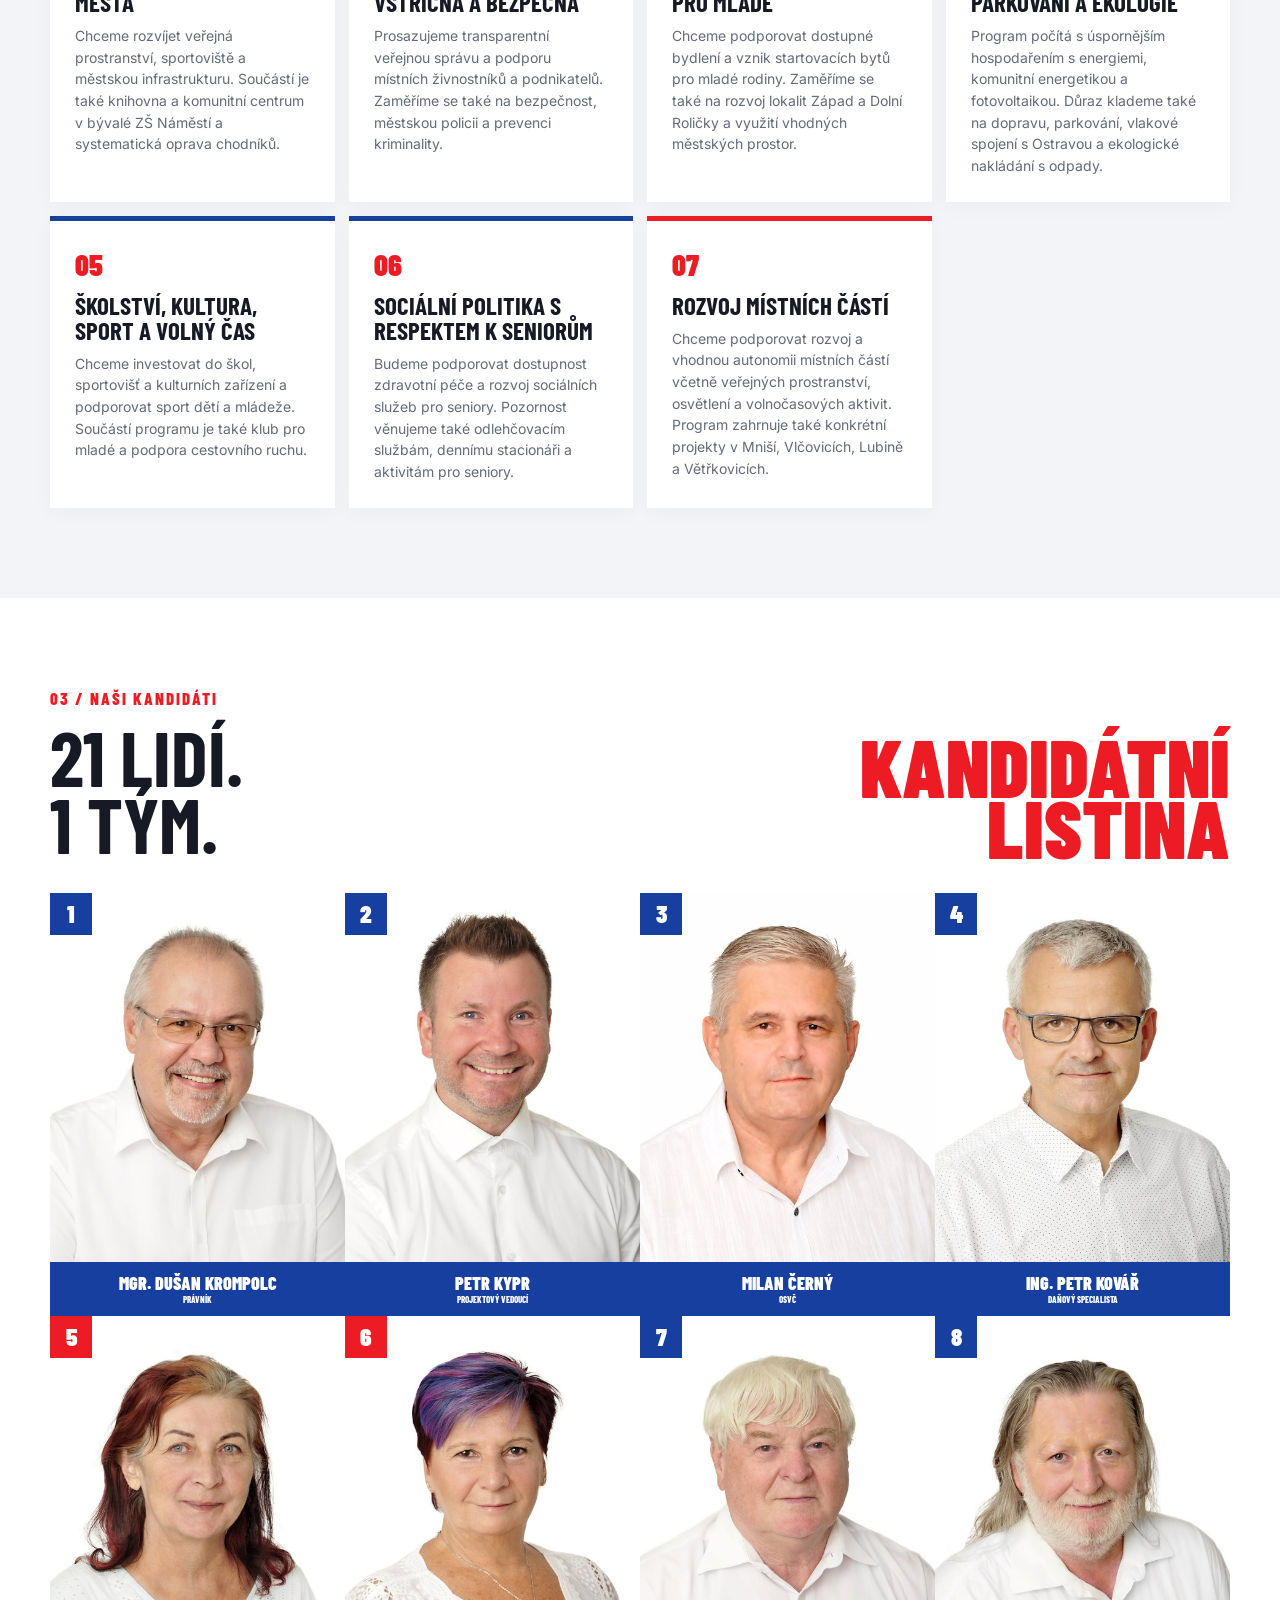
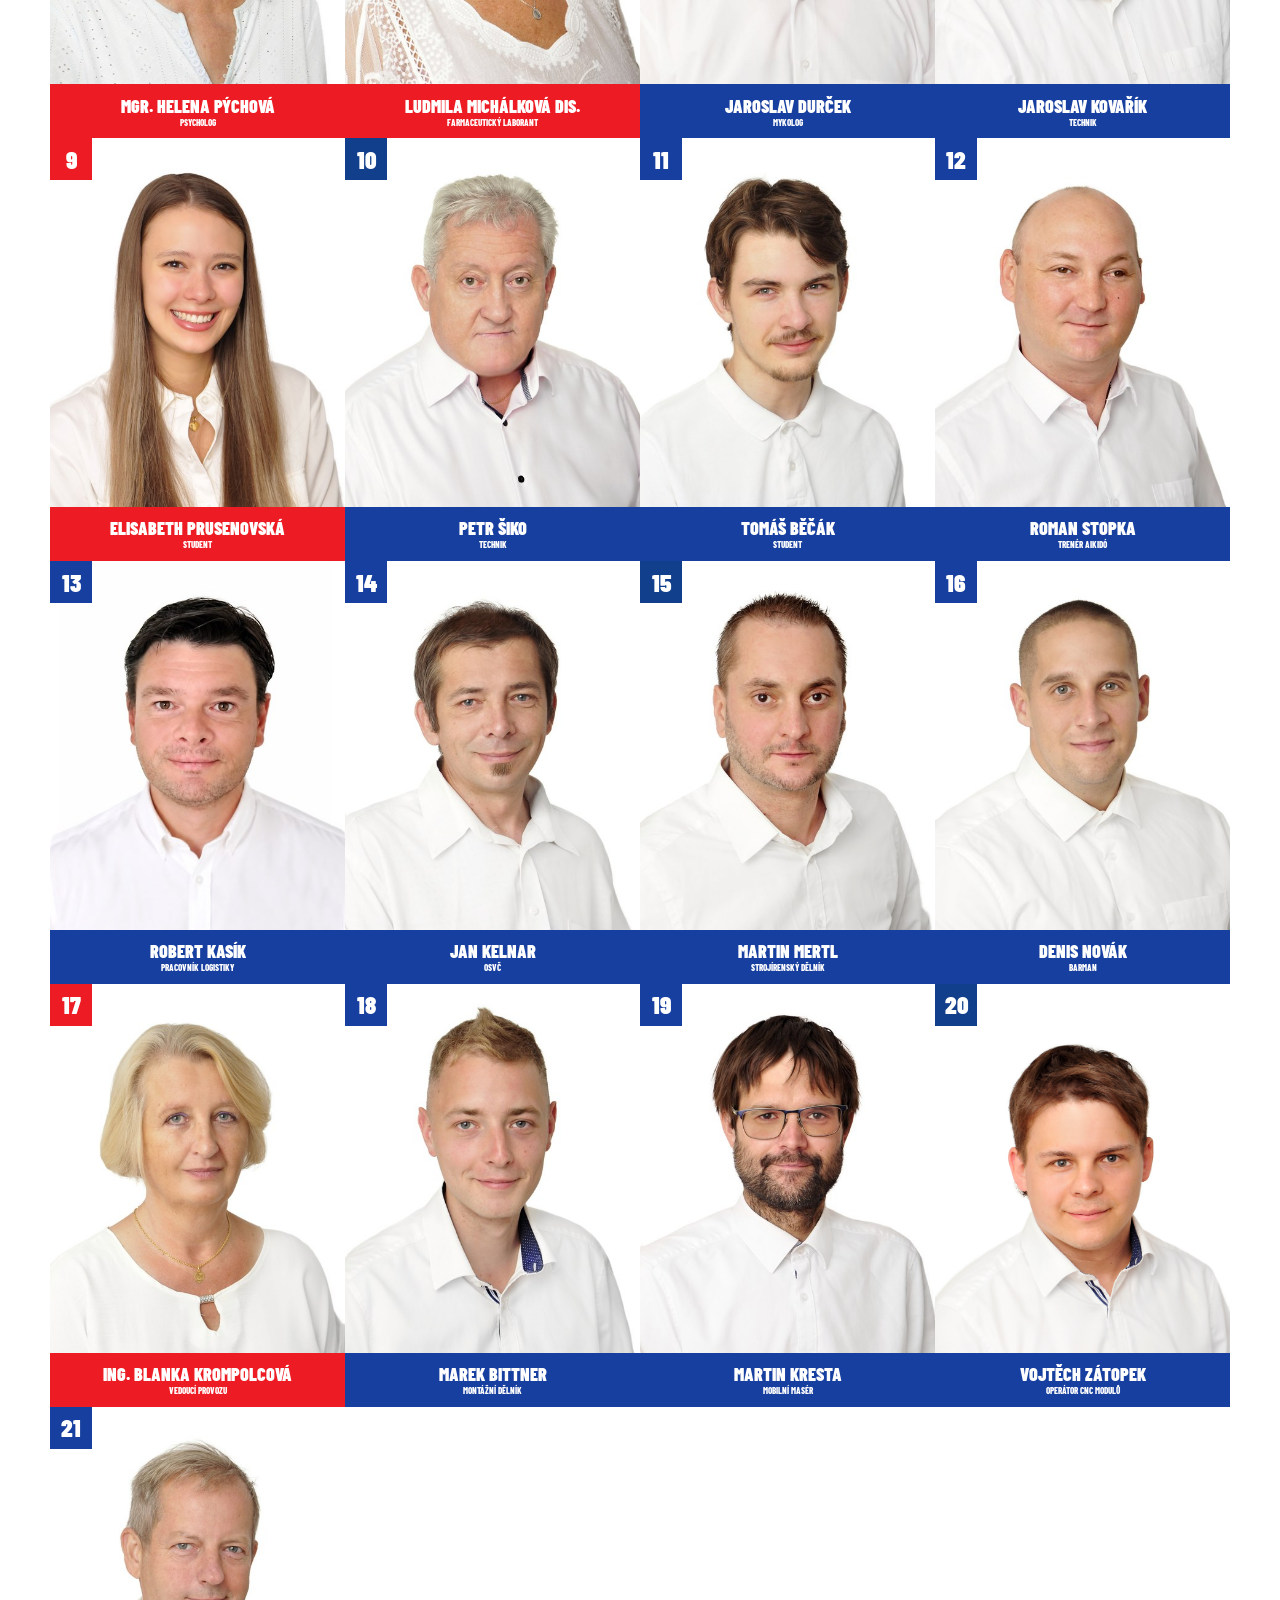
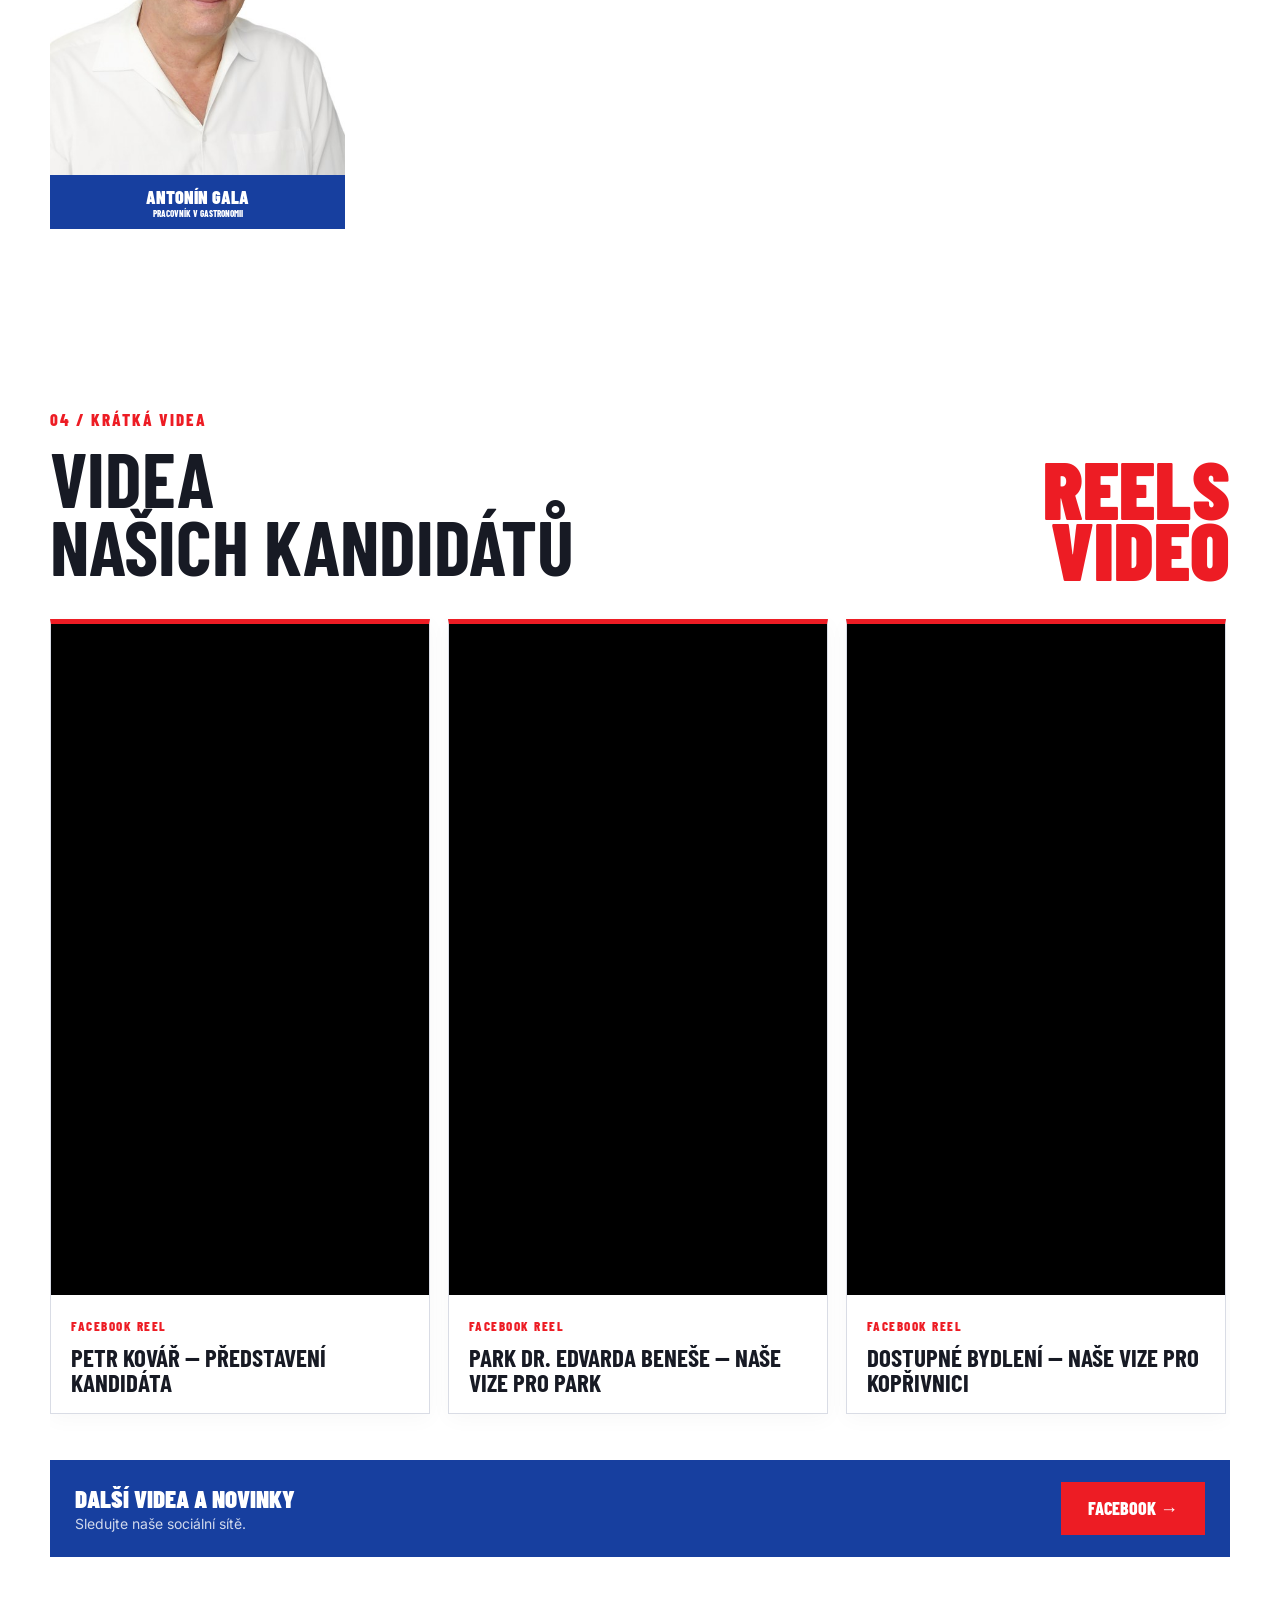
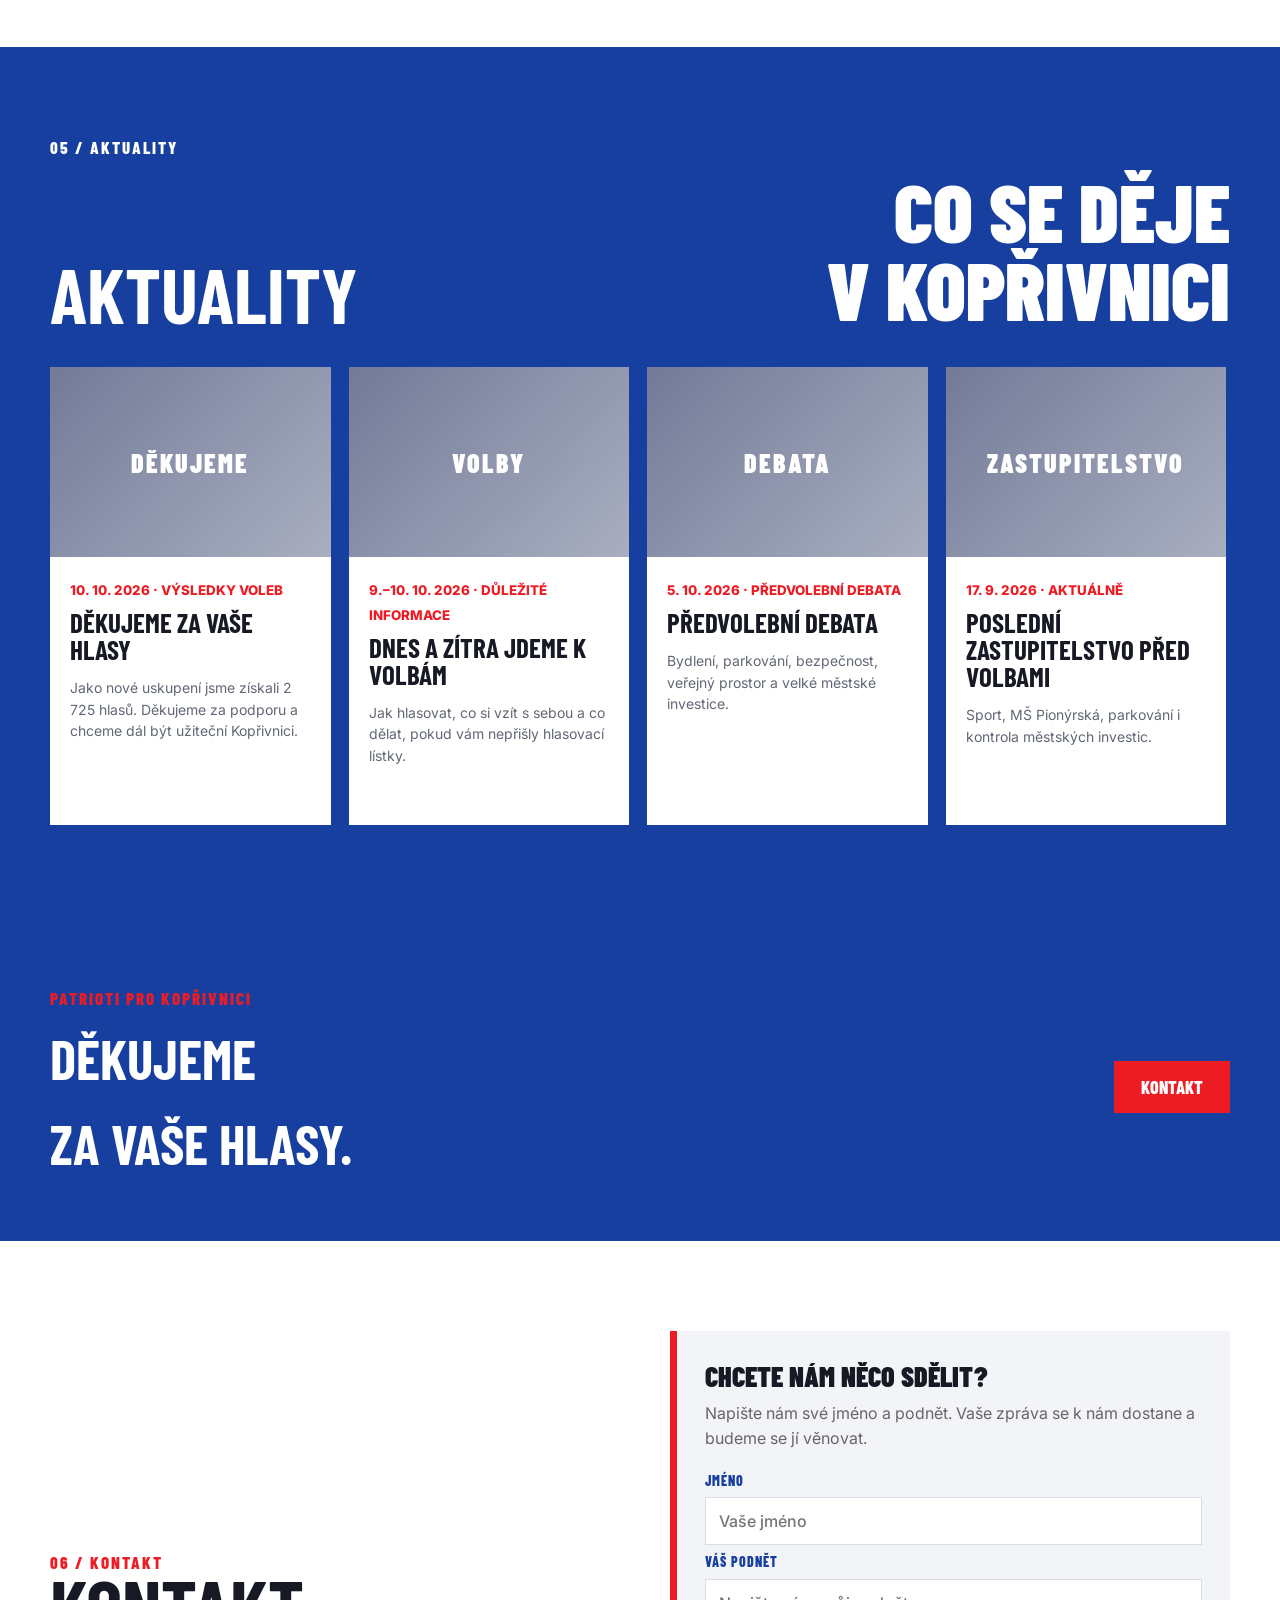
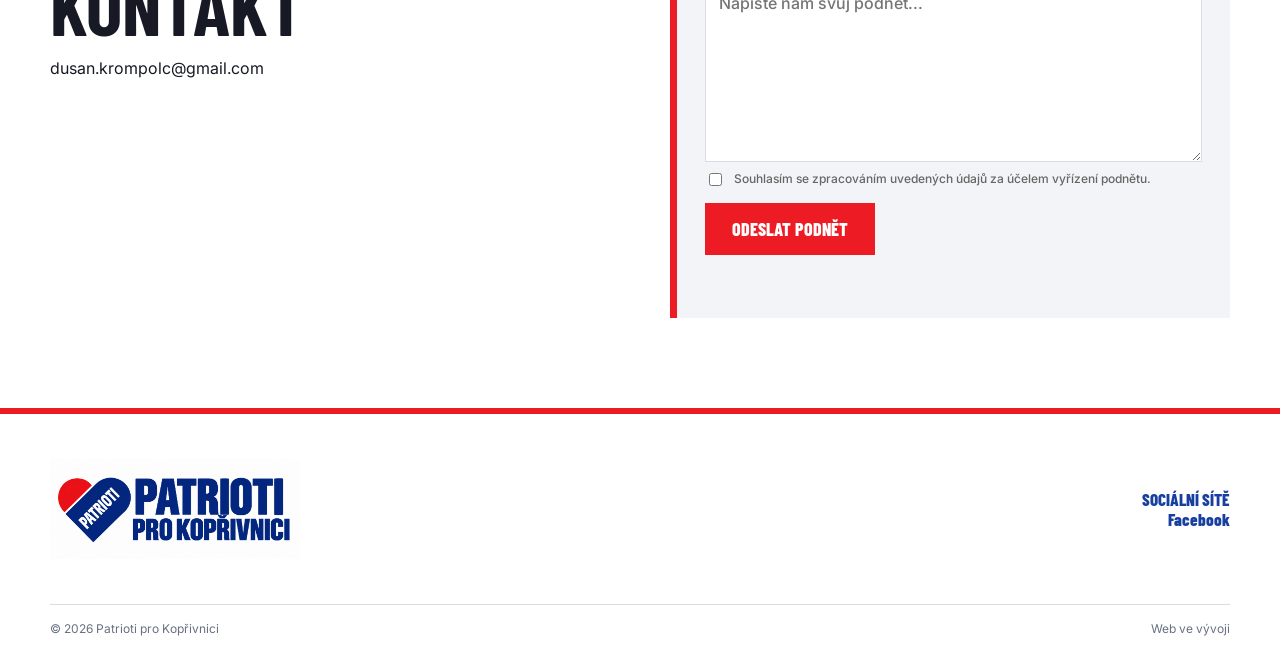
==== commit e5b77d54: "Update election results news summary" ====
--- a/index.html
+++ b/index.html
@@ -5,4 +5,4 @@
 <article><b>04</b><h3>Energetika, doprava, parkování a ekologie</h3><p>Program počítá s úspornějším hospodařením s energiemi, komunitní energetikou a fotovoltaikou. Důraz klademe také na dopravu, parkování, vlakové spojení s Ostravou a ekologické nakládání s odpady.</p></article>
 <article><b>05</b><h3>Školství, kultura, sport a volný čas</h3><p>Chceme investovat do škol, sportovišť a kulturních zařízení a podporovat sport dětí a mládeže. Součástí programu je také klub pro mladé a podpora cestovního ruchu.</p></article>
 <article><b>06</b><h3>Sociální politika s respektem k seniorům</h3><p>Budeme podporovat dostupnost zdravotní péče a rozvoj sociálních služeb pro seniory. Pozornost věnujeme také odlehčovacím službám, dennímu stacionáři a aktivitám pro seniory.</p></article>
-<article class="redcard"><b>07</b><h3>Rozvoj místních částí</h3><p>Chceme podporovat rozvoj a vhodnou autonomii místních částí včetně veřejných prostranství, osvětlení a volnočasových aktivit. Program zahrnuje také konkrétní projekty v Mniší, Vlčovicích, Lubině a Větřkovicích.</p></article></div></div></section><section class="section candidates" id="kandidati"><div class="container"><div class="kicker">03 / NAŠI KANDIDÁTI</div><div class="section-title"><h2>21 lidí.<br>1 tým.</h2><span>KANDIDÁTNÍ<br>LISTINA</span></div><div class="candidate-grid"><a class="candidate" href="#kandidat-1" data-candidate="1" aria-label="Kandidát 1: Mgr. Dušan Krompolc"><div class="portrait"><img src="assets/images/candidates/01.jpg" alt="" loading="lazy"><span>1</span></div><div><b>01</b><h3>Mgr. Dušan Krompolc</h3><p>právník</p></div></a><a class="candidate" href="#kandidat-2" data-candidate="2" aria-label="Kandidát 2: Petr Kypr"><div class="portrait"><img src="assets/images/candidates/02.jpg" alt="" loading="lazy"><span>2</span></div><div><b>02</b><h3>Petr Kypr</h3><p>projektový vedoucí</p></div></a><a class="candidate" href="#kandidat-3" data-candidate="3" aria-label="Kandidát 3: Milan Černý"><div class="portrait"><img src="assets/images/candidates/03.jpg" alt="" loading="lazy"><span>3</span></div><div><b>03</b><h3>Milan Černý</h3><p>OSVČ</p></div></a><a class="candidate" href="#kandidat-4" data-candidate="4" aria-label="Kandidát 4: Ing. Petr Kovář"><div class="portrait"><img src="assets/images/candidates/04.jpg" alt="" loading="lazy"><span>4</span></div><div><b>04</b><h3>Ing. Petr Kovář</h3><p>daňový specialista</p></div></a><a class="candidate" href="#kandidat-5" data-candidate="5" aria-label="Kandidát 5: Mgr. Helena Pýchová"><div class="portrait"><img src="assets/images/candidates/05.jpg" alt="" loading="lazy"><span>5</span></div><div><b>05</b><h3>Mgr. Helena Pýchová</h3><p>psycholog</p></div></a><a class="candidate" href="#kandidat-6" data-candidate="6" aria-label="Kandidát 6: Ludmila Michálková DiS."><div class="portrait"><img src="assets/images/candidates/06.jpg" alt="" loading="lazy"><span>6</span></div><div><b>06</b><h3>Ludmila Michálková DiS.</h3><p>farmaceutický laborant</p></div></a><a class="candidate" href="#kandidat-7" data-candidate="7" aria-label="Kandidát 7: Jaroslav Durček"><div class="portrait"><img src="assets/images/candidates/07.jpg" alt="" loading="lazy"><span>7</span></div><div><b>07</b><h3>Jaroslav Durček</h3><p>mykolog</p></div></a><a class="candidate" href="#kandidat-8" data-candidate="8" aria-label="Kandidát 8: Jaroslav Kovařík"><div class="portrait"><img src="assets/images/candidates/08.jpg" alt="" loading="lazy"><span>8</span></div><div><b>08</b><h3>Jaroslav Kovařík</h3><p>technik</p></div></a><a class="candidate" href="#kandidat-9" data-candidate="9" aria-label="Kandidát 9: Elisabeth Prusenovská"><div class="portrait"><img src="assets/images/candidates/09.jpg" alt="" loading="lazy"><span>9</span></div><div><b>09</b><h3>Elisabeth Prusenovská</h3><p>student</p></div></a><a class="candidate" href="#kandidat-10" data-candidate="10" aria-label="Kandidát 10: Petr Šiko"><div class="portrait"><img src="assets/images/candidates/10.jpg" alt="" loading="lazy"><span>10</span></div><div><b>10</b><h3>Petr Šiko</h3><p>technik</p></div></a><a class="candidate" href="#kandidat-11" data-candidate="11" aria-label="Kandidát 11: Tomáš Běčák"><div class="portrait"><img src="assets/images/candidates/11.jpg" alt="" loading="lazy"><span>11</span></div><div><b>11</b><h3>Tomáš Běčák</h3><p>student</p></div></a><a class="candidate" href="#kandidat-12" data-candidate="12" aria-label="Kandidát 12: Roman Stopka"><div class="portrait"><img src="assets/images/candidates/12.jpg" alt="" loading="lazy"><span>12</span></div><div><b>12</b><h3>Roman Stopka</h3><p>trenér Aikidó</p></div></a><a class="candidate" href="#kandidat-13" data-candidate="13" aria-label="Kandidát 13: Robert Kasík"><div class="portrait"><img src="assets/images/candidates/13.jpg" alt="" loading="lazy"><span>13</span></div><div><b>13</b><h3>Robert Kasík</h3><p>pracovník logistiky</p></div></a><a class="candidate" href="#kandidat-14" data-candidate="14" aria-label="Kandidát 14: Jan Kelnar"><div class="portrait"><img src="assets/images/candidates/14.jpg" alt="" loading="lazy"><span>14</span></div><div><b>14</b><h3>Jan Kelnar</h3><p>OSVČ</p></div></a><a class="candidate" href="#kandidat-15" data-candidate="15" aria-label="Kandidát 15: Martin Mertl"><div class="portrait"><img src="assets/images/candidates/15.jpg" alt="" loading="lazy"><span>15</span></div><div><b>15</b><h3>Martin Mertl</h3><p>strojírenský dělník</p></div></a><a class="candidate" href="#kandidat-16" data-candidate="16" aria-label="Kandidát 16: Denis Novák"><div class="portrait"><img src="assets/images/candidates/16.jpg" alt="" loading="lazy"><span>16</span></div><div><b>16</b><h3>Denis Novák</h3><p>barman</p></div></a><a class="candidate" href="#kandidat-17" data-candidate="17" aria-label="Kandidát 17: Ing. Blanka Krompolcová"><div class="portrait"><img src="assets/images/candidates/17.jpg" alt="" loading="lazy"><span>17</span></div><div><b>17</b><h3>Ing. Blanka Krompolcová</h3><p>vedoucí provozu</p></div></a><a class="candidate" href="#kandidat-18" data-candidate="18" aria-label="Kandidát 18: Marek Bittner"><div class="portrait"><img src="assets/images/candidates/18.jpg" alt="" loading="lazy"><span>18</span></div><div><b>18</b><h3>Marek Bittner</h3><p>montážní dělník</p></div></a><a class="candidate" href="#kandidat-19" data-candidate="19" aria-label="Kandidát 19: Martin Kresta"><div class="portrait"><img src="assets/images/candidates/19.jpg" alt="" loading="lazy"><span>19</span></div><div><b>19</b><h3>Martin Kresta</h3><p>mobilní masér</p></div></a><a class="candidate" href="#kandidat-20" data-candidate="20" aria-label="Kandidát 20: Vojtěch Zátopek"><div class="portrait"><img src="assets/images/candidates/20.JPG" alt="" loading="lazy"><span>20</span></div><div><b>20</b><h3>Vojtěch Zátopek</h3><p>operátor CNC modulů</p></div></a><a class="candidate" href="#kandidat-21" data-candidate="21" aria-label="Kandidát 21: Antonín Gala"><div class="portrait"><img src="assets/images/candidates/21.jpg" alt="" loading="lazy"><span>21</span></div><div><b>21</b><h3>Antonín Gala</h3><p>pracovník v gastronomii</p></div></a></div><div class="candidate-modal" id="candidate-modal" aria-hidden="true" role="dialog" aria-modal="true" aria-labelledby="candidate-modal-name"><div class="candidate-modal-backdrop" data-close-candidate></div><div class="candidate-modal-box"><button class="candidate-modal-close" type="button" aria-label="Zavřít" data-close-candidate>×</button><span class="candidate-modal-number" id="candidate-modal-number"></span><div class="candidate-modal-kicker">KANDIDÁTNÍ LISTINA</div><h3 id="candidate-modal-name"></h3><div class="candidate-detail-grid"><div><small>POHLAVÍ</small><strong id="candidate-modal-sex"></strong></div><div><small>VĚK</small><strong id="candidate-modal-age"></strong></div><div><small>POVOLÁNÍ</small><strong id="candidate-modal-role"></strong></div><div><small>ČÁST OBCE</small><strong id="candidate-modal-place"></strong></div><div class="candidate-detail-full"><small>POLITICKÁ PŘÍSLUŠNOST</small><strong id="candidate-modal-party"></strong></div></div><a class="btn red" href="#kandidati" data-close-candidate>ZPĚT NA KANDIDÁTKU</a></div></div></div></div></section><section class="section reels" id="reels"><div class="container"><div class="kicker">04 / KRÁTKÁ VIDEA</div><div class="section-title"><h2>Videa<br>našich kandidátů</h2><span>REELS<br>VIDEO</span></div><div class="reels-grid"><article class="reel-item"><div class="reel-embed"><iframe src="https://www.facebook.com/plugins/video.php?href=https%3A%2F%2Fwww.facebook.com%2Freel%2F1572443974632305%2F&show_text=false&width=500" title="Facebook Reel — Petr Kovář" scrolling="no" frameborder="0" allow="autoplay; clipboard-write; encrypted-media; picture-in-picture; web-share" allowfullscreen="true"></iframe></div><div class="reel-caption"><small>FACEBOOK REEL</small><h3>Petr Kovář — představení kandidáta</h3></div></article><article class="reel-item"><div class="reel-embed"><iframe src="https://www.facebook.com/plugins/video.php?href=https%3A%2F%2Fwww.facebook.com%2Freel%2F28286665224366051%2F&show_text=false&width=500" title="Facebook Reel" scrolling="no" frameborder="0" allow="autoplay; clipboard-write; encrypted-media; picture-in-picture; web-share" allowfullscreen="true"></iframe></div><div class="reel-caption"><small>FACEBOOK REEL</small><h3>Park Dr. Edvarda Beneše — naše vize pro park</h3></div></article><article class="reel-item"><div class="reel-embed"><iframe src="https://www.facebook.com/plugins/video.php?href=https%3A%2F%2Fwww.facebook.com%2Freel%2F4549635875306272%2F&show_text=false&width=500" title="Facebook Reel" scrolling="no" frameborder="0" allow="autoplay; clipboard-write; encrypted-media; picture-in-picture; web-share" allowfullscreen="true"></iframe></div><div class="reel-caption"><small>FACEBOOK REEL</small><h3>Dostupné bydlení — naše vize pro Kopřivnici</h3></div></article><article class="reel-item"><div class="reel-embed"><iframe src="https://www.facebook.com/plugins/video.php?href=https%3A%2F%2Fwww.facebook.com%2Freel%2F1123441996745899%2F&show_text=false&width=500" title="Facebook Reel" scrolling="no" frameborder="0" allow="autoplay; clipboard-write; encrypted-media; picture-in-picture; web-share" allowfullscreen="true"></iframe></div><div class="reel-caption"><small>FACEBOOK REEL</small><h3>Jaroslav Kovařík — představení kandidáta</h3></div></article><article class="reel-item"><div class="reel-embed"><iframe src="https://www.facebook.com/plugins/video.php?href=https%3A%2F%2Fwww.facebook.com%2F61592803906172%2Fvideos%2F943094388267019%2F&show_text=false&width=500" title="Facebook video — Milan Černý" scrolling="no" frameborder="0" allow="autoplay; clipboard-write; encrypted-media; picture-in-picture; web-share" allowfullscreen="true"></iframe></div><div class="reel-caption"><small>FACEBOOK REEL</small><h3>Milan Černý — představení kandidáta</h3></div></article><article class="reel-item"><div class="reel-embed"><iframe src="https://www.facebook.com/plugins/video.php?href=https%3A%2F%2Fwww.facebook.com%2Freel%2F2389803521551900%2F&show_text=false&width=500" title="Facebook Reel" scrolling="no" frameborder="0" allow="autoplay; clipboard-write; encrypted-media; gyroscope; picture-in-picture; web-share" allowfullscreen="true"></iframe></div><div class="reel-caption"><small>FACEBOOK REEL</small><h3>Dušan Krompolc — představení lídra</h3></div></article><article class="reel-item"><div class="reel-embed"><iframe src="https://www.facebook.com/plugins/video.php?href=https%3A%2F%2Fwww.facebook.com%2Freel%2F1103898925642671%2F&show_text=false&width=500" title="Facebook Reel" scrolling="no" frameborder="0" allow="autoplay; clipboard-write; encrypted-media; gyroscope; picture-in-picture; web-share" allowfullscreen="true"></iframe></div><div class="reel-caption"><small>FACEBOOK REEL</small><h3>Jiří Tichánek - o historii a podpoře Patriotů pro Kopřivnici</h3></div></article></div><div class="social-follow"><div><strong>DALŠÍ VIDEA A NOVINKY</strong><span>Sledujte naše sociální sítě.</span></div><a class="btn red" href="https://www.facebook.com/people/Patrioti-pro-Kop%C5%99ivnici/61592803906172/" target="_blank" rel="noopener noreferrer">FACEBOOK →</a></div></div></section><section class="section news section-navy" id="aktuality"><div class="container"><div class="kicker light">05 / AKTUALITY</div><div class="section-title"><h2>Aktuality</h2><span class="light">CO SE DĚJE<br>V KOPŘIVNICI</span></div><div class="news-grid"><article class="news-card" data-news="7" tabindex="0" role="button"><div class="news-photo">DĚKUJEME</div><div class="news-body"><small>10. 10. 2026 · VÝSLEDKY VOLEB</small><h3>Děkujeme za vaše hlasy</h3><p>Výsledky respektujeme. Naše sdružení nekončí a budeme dál pracovat pro Kopřivnici.</p></div></article><article class="news-card" data-news="6" tabindex="0" role="button"><div class="news-photo">VOLBY</div><div class="news-body"><small>9.–10. 10. 2026 · DŮLEŽITÉ INFORMACE</small><h3>Dnes a zítra jdeme k volbám</h3><p>Jak hlasovat, co si vzít s sebou a co dělat, pokud vám nepřišly hlasovací lístky.</p></div></article><article class="news-card" data-news="5" tabindex="0" role="button"><div class="news-photo">DEBATA</div><div class="news-body"><small>5. 10. 2026 · PŘEDVOLEBNÍ DEBATA</small><h3>Předvolební debata</h3><p>Bydlení, parkování, bezpečnost, veřejný prostor a velké městské investice.</p></div></article><article class="news-card" data-news="1" tabindex="0" role="button"><div class="news-photo">ZASTUPITELSTVO</div><div class="news-body"><small>17. 9. 2026 · AKTUÁLNĚ</small><h3>Poslední zastupitelstvo před volbami</h3><p>Sport, MŠ Pionýrská, parkování i kontrola městských investic.</p></div></article><article class="news-card" data-news="4" tabindex="0" role="button"><div class="news-photo">ROZHOVOR</div><div class="news-body"><small>14. 9. 2026 · KTKSTUDIO</small><h3>Volební rozhovor lídra Patriotů</h3><p>Dostupné bydlení, veřejný prostor a parkování. Rozhovor s lídrem kandidátky Mgr. Dušanem Krompolcem.</p></div></article><article class="news-card" data-news="2" tabindex="0" role="button"><div class="news-photo">PROGRAM</div><div class="news-body"><small>VOLEBNÍ PROGRAM</small><h3>Volební program Patriotů pro Kopřivnici</h3><p>Komplexní rozvoj města, bydlení, doprava a parkování, školství, sociální oblast a rozvoj místních částí.</p></div></article><article class="news-card" data-news="3" tabindex="0" role="button"><div class="news-photo">KOPŘIVNICE</div><div class="news-body"><small>MĚSTO</small><h3>Naše město, naše budoucnost</h3><p>Informace o našich aktivitách a dění v Kopřivnici.</p></div></article></div></div><div class="news-modal" id="news-modal" aria-hidden="true" role="dialog" aria-modal="true" aria-labelledby="news-modal-title"><div class="news-modal-backdrop" data-close-news></div><div class="news-modal-box"><button class="news-modal-close" type="button" aria-label="Zavřít" data-close-news>×</button><div class="news-modal-kicker" id="news-modal-kicker"></div><h3 id="news-modal-title"></h3><div class="news-modal-text" id="news-modal-text"></div><div class="news-program-pagination" id="news-program-pagination" hidden><button class="news-program-arrow" type="button" data-news-page="prev" id="news-program-prev" aria-label="Předchozí strana">←</button><span><b id="news-program-page-current">1</b> / <span id="news-program-page-total">8</span></span><button class="news-program-arrow" type="button" data-news-page="next" id="news-program-next" aria-label="Další strana">→</button></div><div class="news-modal-video" id="news-modal-video"></div><button class="btn red" type="button" data-close-news>ZPĚT NA AKTUALITY</button></div></div></section><section class="cta"><div class="container"><div><div class="kicker">PATRIOTI PRO KOPŘIVNICI</div><h2>Děkujeme<br>za vaše hlasy.</h2></div><a class="btn red" href="#kontakt">KONTAKT</a></div></section><section class="section contact" id="kontakt"><div class="container contact-inner"><div><div class="kicker">06 / KONTAKT</div><h2>Kontakt</h2><p><a href="mailto:dusan.krompolc@gmail.com">dusan.krompolc@gmail.com</a></p></div><div class="contact-card feedback-card"><strong>CHCETE NÁM NĚCO SDĚLIT?</strong><span>Napište nám své jméno a podnět. Vaše zpráva se k nám dostane a budeme se jí věnovat.</span><form class="feedback-form" id="feedback-form" action="" method="post" target="feedback-submit-frame" data-endpoint="https://script.google.com/macros/s/AKfycbzwdAzoOmu-tI1BLeiGcUPKAIC64EYhH_B4u_w-PDgBUCoBafRkIFbA_y1AN8EXLF28KA/exec"><label for="feedback-name">JMÉNO</label><input id="feedback-name" name="name" type="text" maxlength="80" autocomplete="name" placeholder="Vaše jméno" required><label for="feedback-message">VÁŠ PODNĚT</label><textarea id="feedback-message" name="message" maxlength="3000" rows="7" placeholder="Napište nám svůj podnět..." required></textarea><div class="feedback-honeypot" aria-hidden="true"><label>Nechte toto pole prázdné<input name="website" type="text" tabindex="-1" autocomplete="off"></label></div><label class="feedback-consent"><input name="consent" type="checkbox" value="ano" required><span>Souhlasím se zpracováním uvedených údajů za účelem vyřízení podnětu.</span></label><button class="btn red" type="submit">ODESLAT PODNĚT</button><p class="feedback-status" id="feedback-status" role="status" aria-live="polite"></p></form><iframe name="feedback-submit-frame" id="feedback-submit-frame" class="feedback-submit-frame" title="Odeslání podnětu"></iframe></div></div></section></main><footer><div class="container footer-main"><img src="assets/images/logo.svg?v=3" alt="Patrioti pro Kopřivnici"><div class="social">SOCIÁLNÍ SÍTĚ<br><a href="https://www.facebook.com/people/Patrioti-pro-Kop%C5%99ivnici/61592803906172/" target="_blank" rel="noopener noreferrer">Facebook</a></div></div><div class="container footer-bottom"><span>© 2026 Patrioti pro Kopřivnici</span><span>Web ve vývoji</span></div></footer><script src="assets/js/main.js?v=15"></script></body></html>+<article class="redcard"><b>07</b><h3>Rozvoj místních částí</h3><p>Chceme podporovat rozvoj a vhodnou autonomii místních částí včetně veřejných prostranství, osvětlení a volnočasových aktivit. Program zahrnuje také konkrétní projekty v Mniší, Vlčovicích, Lubině a Větřkovicích.</p></article></div></div></section><section class="section candidates" id="kandidati"><div class="container"><div class="kicker">03 / NAŠI KANDIDÁTI</div><div class="section-title"><h2>21 lidí.<br>1 tým.</h2><span>KANDIDÁTNÍ<br>LISTINA</span></div><div class="candidate-grid"><a class="candidate" href="#kandidat-1" data-candidate="1" aria-label="Kandidát 1: Mgr. Dušan Krompolc"><div class="portrait"><img src="assets/images/candidates/01.jpg" alt="" loading="lazy"><span>1</span></div><div><b>01</b><h3>Mgr. Dušan Krompolc</h3><p>právník</p></div></a><a class="candidate" href="#kandidat-2" data-candidate="2" aria-label="Kandidát 2: Petr Kypr"><div class="portrait"><img src="assets/images/candidates/02.jpg" alt="" loading="lazy"><span>2</span></div><div><b>02</b><h3>Petr Kypr</h3><p>projektový vedoucí</p></div></a><a class="candidate" href="#kandidat-3" data-candidate="3" aria-label="Kandidát 3: Milan Černý"><div class="portrait"><img src="assets/images/candidates/03.jpg" alt="" loading="lazy"><span>3</span></div><div><b>03</b><h3>Milan Černý</h3><p>OSVČ</p></div></a><a class="candidate" href="#kandidat-4" data-candidate="4" aria-label="Kandidát 4: Ing. Petr Kovář"><div class="portrait"><img src="assets/images/candidates/04.jpg" alt="" loading="lazy"><span>4</span></div><div><b>04</b><h3>Ing. Petr Kovář</h3><p>daňový specialista</p></div></a><a class="candidate" href="#kandidat-5" data-candidate="5" aria-label="Kandidát 5: Mgr. Helena Pýchová"><div class="portrait"><img src="assets/images/candidates/05.jpg" alt="" loading="lazy"><span>5</span></div><div><b>05</b><h3>Mgr. Helena Pýchová</h3><p>psycholog</p></div></a><a class="candidate" href="#kandidat-6" data-candidate="6" aria-label="Kandidát 6: Ludmila Michálková DiS."><div class="portrait"><img src="assets/images/candidates/06.jpg" alt="" loading="lazy"><span>6</span></div><div><b>06</b><h3>Ludmila Michálková DiS.</h3><p>farmaceutický laborant</p></div></a><a class="candidate" href="#kandidat-7" data-candidate="7" aria-label="Kandidát 7: Jaroslav Durček"><div class="portrait"><img src="assets/images/candidates/07.jpg" alt="" loading="lazy"><span>7</span></div><div><b>07</b><h3>Jaroslav Durček</h3><p>mykolog</p></div></a><a class="candidate" href="#kandidat-8" data-candidate="8" aria-label="Kandidát 8: Jaroslav Kovařík"><div class="portrait"><img src="assets/images/candidates/08.jpg" alt="" loading="lazy"><span>8</span></div><div><b>08</b><h3>Jaroslav Kovařík</h3><p>technik</p></div></a><a class="candidate" href="#kandidat-9" data-candidate="9" aria-label="Kandidát 9: Elisabeth Prusenovská"><div class="portrait"><img src="assets/images/candidates/09.jpg" alt="" loading="lazy"><span>9</span></div><div><b>09</b><h3>Elisabeth Prusenovská</h3><p>student</p></div></a><a class="candidate" href="#kandidat-10" data-candidate="10" aria-label="Kandidát 10: Petr Šiko"><div class="portrait"><img src="assets/images/candidates/10.jpg" alt="" loading="lazy"><span>10</span></div><div><b>10</b><h3>Petr Šiko</h3><p>technik</p></div></a><a class="candidate" href="#kandidat-11" data-candidate="11" aria-label="Kandidát 11: Tomáš Běčák"><div class="portrait"><img src="assets/images/candidates/11.jpg" alt="" loading="lazy"><span>11</span></div><div><b>11</b><h3>Tomáš Běčák</h3><p>student</p></div></a><a class="candidate" href="#kandidat-12" data-candidate="12" aria-label="Kandidát 12: Roman Stopka"><div class="portrait"><img src="assets/images/candidates/12.jpg" alt="" loading="lazy"><span>12</span></div><div><b>12</b><h3>Roman Stopka</h3><p>trenér Aikidó</p></div></a><a class="candidate" href="#kandidat-13" data-candidate="13" aria-label="Kandidát 13: Robert Kasík"><div class="portrait"><img src="assets/images/candidates/13.jpg" alt="" loading="lazy"><span>13</span></div><div><b>13</b><h3>Robert Kasík</h3><p>pracovník logistiky</p></div></a><a class="candidate" href="#kandidat-14" data-candidate="14" aria-label="Kandidát 14: Jan Kelnar"><div class="portrait"><img src="assets/images/candidates/14.jpg" alt="" loading="lazy"><span>14</span></div><div><b>14</b><h3>Jan Kelnar</h3><p>OSVČ</p></div></a><a class="candidate" href="#kandidat-15" data-candidate="15" aria-label="Kandidát 15: Martin Mertl"><div class="portrait"><img src="assets/images/candidates/15.jpg" alt="" loading="lazy"><span>15</span></div><div><b>15</b><h3>Martin Mertl</h3><p>strojírenský dělník</p></div></a><a class="candidate" href="#kandidat-16" data-candidate="16" aria-label="Kandidát 16: Denis Novák"><div class="portrait"><img src="assets/images/candidates/16.jpg" alt="" loading="lazy"><span>16</span></div><div><b>16</b><h3>Denis Novák</h3><p>barman</p></div></a><a class="candidate" href="#kandidat-17" data-candidate="17" aria-label="Kandidát 17: Ing. Blanka Krompolcová"><div class="portrait"><img src="assets/images/candidates/17.jpg" alt="" loading="lazy"><span>17</span></div><div><b>17</b><h3>Ing. Blanka Krompolcová</h3><p>vedoucí provozu</p></div></a><a class="candidate" href="#kandidat-18" data-candidate="18" aria-label="Kandidát 18: Marek Bittner"><div class="portrait"><img src="assets/images/candidates/18.jpg" alt="" loading="lazy"><span>18</span></div><div><b>18</b><h3>Marek Bittner</h3><p>montážní dělník</p></div></a><a class="candidate" href="#kandidat-19" data-candidate="19" aria-label="Kandidát 19: Martin Kresta"><div class="portrait"><img src="assets/images/candidates/19.jpg" alt="" loading="lazy"><span>19</span></div><div><b>19</b><h3>Martin Kresta</h3><p>mobilní masér</p></div></a><a class="candidate" href="#kandidat-20" data-candidate="20" aria-label="Kandidát 20: Vojtěch Zátopek"><div class="portrait"><img src="assets/images/candidates/20.JPG" alt="" loading="lazy"><span>20</span></div><div><b>20</b><h3>Vojtěch Zátopek</h3><p>operátor CNC modulů</p></div></a><a class="candidate" href="#kandidat-21" data-candidate="21" aria-label="Kandidát 21: Antonín Gala"><div class="portrait"><img src="assets/images/candidates/21.jpg" alt="" loading="lazy"><span>21</span></div><div><b>21</b><h3>Antonín Gala</h3><p>pracovník v gastronomii</p></div></a></div><div class="candidate-modal" id="candidate-modal" aria-hidden="true" role="dialog" aria-modal="true" aria-labelledby="candidate-modal-name"><div class="candidate-modal-backdrop" data-close-candidate></div><div class="candidate-modal-box"><button class="candidate-modal-close" type="button" aria-label="Zavřít" data-close-candidate>×</button><span class="candidate-modal-number" id="candidate-modal-number"></span><div class="candidate-modal-kicker">KANDIDÁTNÍ LISTINA</div><h3 id="candidate-modal-name"></h3><div class="candidate-detail-grid"><div><small>POHLAVÍ</small><strong id="candidate-modal-sex"></strong></div><div><small>VĚK</small><strong id="candidate-modal-age"></strong></div><div><small>POVOLÁNÍ</small><strong id="candidate-modal-role"></strong></div><div><small>ČÁST OBCE</small><strong id="candidate-modal-place"></strong></div><div class="candidate-detail-full"><small>POLITICKÁ PŘÍSLUŠNOST</small><strong id="candidate-modal-party"></strong></div></div><a class="btn red" href="#kandidati" data-close-candidate>ZPĚT NA KANDIDÁTKU</a></div></div></div></div></section><section class="section reels" id="reels"><div class="container"><div class="kicker">04 / KRÁTKÁ VIDEA</div><div class="section-title"><h2>Videa<br>našich kandidátů</h2><span>REELS<br>VIDEO</span></div><div class="reels-grid"><article class="reel-item"><div class="reel-embed"><iframe src="https://www.facebook.com/plugins/video.php?href=https%3A%2F%2Fwww.facebook.com%2Freel%2F1572443974632305%2F&show_text=false&width=500" title="Facebook Reel — Petr Kovář" scrolling="no" frameborder="0" allow="autoplay; clipboard-write; encrypted-media; picture-in-picture; web-share" allowfullscreen="true"></iframe></div><div class="reel-caption"><small>FACEBOOK REEL</small><h3>Petr Kovář — představení kandidáta</h3></div></article><article class="reel-item"><div class="reel-embed"><iframe src="https://www.facebook.com/plugins/video.php?href=https%3A%2F%2Fwww.facebook.com%2Freel%2F28286665224366051%2F&show_text=false&width=500" title="Facebook Reel" scrolling="no" frameborder="0" allow="autoplay; clipboard-write; encrypted-media; picture-in-picture; web-share" allowfullscreen="true"></iframe></div><div class="reel-caption"><small>FACEBOOK REEL</small><h3>Park Dr. Edvarda Beneše — naše vize pro park</h3></div></article><article class="reel-item"><div class="reel-embed"><iframe src="https://www.facebook.com/plugins/video.php?href=https%3A%2F%2Fwww.facebook.com%2Freel%2F4549635875306272%2F&show_text=false&width=500" title="Facebook Reel" scrolling="no" frameborder="0" allow="autoplay; clipboard-write; encrypted-media; picture-in-picture; web-share" allowfullscreen="true"></iframe></div><div class="reel-caption"><small>FACEBOOK REEL</small><h3>Dostupné bydlení — naše vize pro Kopřivnici</h3></div></article><article class="reel-item"><div class="reel-embed"><iframe src="https://www.facebook.com/plugins/video.php?href=https%3A%2F%2Fwww.facebook.com%2Freel%2F1123441996745899%2F&show_text=false&width=500" title="Facebook Reel" scrolling="no" frameborder="0" allow="autoplay; clipboard-write; encrypted-media; picture-in-picture; web-share" allowfullscreen="true"></iframe></div><div class="reel-caption"><small>FACEBOOK REEL</small><h3>Jaroslav Kovařík — představení kandidáta</h3></div></article><article class="reel-item"><div class="reel-embed"><iframe src="https://www.facebook.com/plugins/video.php?href=https%3A%2F%2Fwww.facebook.com%2F61592803906172%2Fvideos%2F943094388267019%2F&show_text=false&width=500" title="Facebook video — Milan Černý" scrolling="no" frameborder="0" allow="autoplay; clipboard-write; encrypted-media; picture-in-picture; web-share" allowfullscreen="true"></iframe></div><div class="reel-caption"><small>FACEBOOK REEL</small><h3>Milan Černý — představení kandidáta</h3></div></article><article class="reel-item"><div class="reel-embed"><iframe src="https://www.facebook.com/plugins/video.php?href=https%3A%2F%2Fwww.facebook.com%2Freel%2F2389803521551900%2F&show_text=false&width=500" title="Facebook Reel" scrolling="no" frameborder="0" allow="autoplay; clipboard-write; encrypted-media; gyroscope; picture-in-picture; web-share" allowfullscreen="true"></iframe></div><div class="reel-caption"><small>FACEBOOK REEL</small><h3>Dušan Krompolc — představení lídra</h3></div></article><article class="reel-item"><div class="reel-embed"><iframe src="https://www.facebook.com/plugins/video.php?href=https%3A%2F%2Fwww.facebook.com%2Freel%2F1103898925642671%2F&show_text=false&width=500" title="Facebook Reel" scrolling="no" frameborder="0" allow="autoplay; clipboard-write; encrypted-media; gyroscope; picture-in-picture; web-share" allowfullscreen="true"></iframe></div><div class="reel-caption"><small>FACEBOOK REEL</small><h3>Jiří Tichánek - o historii a podpoře Patriotů pro Kopřivnici</h3></div></article></div><div class="social-follow"><div><strong>DALŠÍ VIDEA A NOVINKY</strong><span>Sledujte naše sociální sítě.</span></div><a class="btn red" href="https://www.facebook.com/people/Patrioti-pro-Kop%C5%99ivnici/61592803906172/" target="_blank" rel="noopener noreferrer">FACEBOOK →</a></div></div></section><section class="section news section-navy" id="aktuality"><div class="container"><div class="kicker light">05 / AKTUALITY</div><div class="section-title"><h2>Aktuality</h2><span class="light">CO SE DĚJE<br>V KOPŘIVNICI</span></div><div class="news-grid"><article class="news-card" data-news="7" tabindex="0" role="button"><div class="news-photo">DĚKUJEME</div><div class="news-body"><small>10. 10. 2026 · VÝSLEDKY VOLEB</small><h3>Děkujeme za vaše hlasy</h3><p>Jako nové uskupení jsme získali 2 725 hlasů. Děkujeme za podporu a chceme dál být užiteční Kopřivnici.</p></div></article><article class="news-card" data-news="6" tabindex="0" role="button"><div class="news-photo">VOLBY</div><div class="news-body"><small>9.–10. 10. 2026 · DŮLEŽITÉ INFORMACE</small><h3>Dnes a zítra jdeme k volbám</h3><p>Jak hlasovat, co si vzít s sebou a co dělat, pokud vám nepřišly hlasovací lístky.</p></div></article><article class="news-card" data-news="5" tabindex="0" role="button"><div class="news-photo">DEBATA</div><div class="news-body"><small>5. 10. 2026 · PŘEDVOLEBNÍ DEBATA</small><h3>Předvolební debata</h3><p>Bydlení, parkování, bezpečnost, veřejný prostor a velké městské investice.</p></div></article><article class="news-card" data-news="1" tabindex="0" role="button"><div class="news-photo">ZASTUPITELSTVO</div><div class="news-body"><small>17. 9. 2026 · AKTUÁLNĚ</small><h3>Poslední zastupitelstvo před volbami</h3><p>Sport, MŠ Pionýrská, parkování i kontrola městských investic.</p></div></article><article class="news-card" data-news="4" tabindex="0" role="button"><div class="news-photo">ROZHOVOR</div><div class="news-body"><small>14. 9. 2026 · KTKSTUDIO</small><h3>Volební rozhovor lídra Patriotů</h3><p>Dostupné bydlení, veřejný prostor a parkování. Rozhovor s lídrem kandidátky Mgr. Dušanem Krompolcem.</p></div></article><article class="news-card" data-news="2" tabindex="0" role="button"><div class="news-photo">PROGRAM</div><div class="news-body"><small>VOLEBNÍ PROGRAM</small><h3>Volební program Patriotů pro Kopřivnici</h3><p>Komplexní rozvoj města, bydlení, doprava a parkování, školství, sociální oblast a rozvoj místních částí.</p></div></article><article class="news-card" data-news="3" tabindex="0" role="button"><div class="news-photo">KOPŘIVNICE</div><div class="news-body"><small>MĚSTO</small><h3>Naše město, naše budoucnost</h3><p>Informace o našich aktivitách a dění v Kopřivnici.</p></div></article></div></div><div class="news-modal" id="news-modal" aria-hidden="true" role="dialog" aria-modal="true" aria-labelledby="news-modal-title"><div class="news-modal-backdrop" data-close-news></div><div class="news-modal-box"><button class="news-modal-close" type="button" aria-label="Zavřít" data-close-news>×</button><div class="news-modal-kicker" id="news-modal-kicker"></div><h3 id="news-modal-title"></h3><div class="news-modal-text" id="news-modal-text"></div><div class="news-program-pagination" id="news-program-pagination" hidden><button class="news-program-arrow" type="button" data-news-page="prev" id="news-program-prev" aria-label="Předchozí strana">←</button><span><b id="news-program-page-current">1</b> / <span id="news-program-page-total">8</span></span><button class="news-program-arrow" type="button" data-news-page="next" id="news-program-next" aria-label="Další strana">→</button></div><div class="news-modal-video" id="news-modal-video"></div><button class="btn red" type="button" data-close-news>ZPĚT NA AKTUALITY</button></div></div></section><section class="cta"><div class="container"><div><div class="kicker">PATRIOTI PRO KOPŘIVNICI</div><h2>Děkujeme<br>za vaše hlasy.</h2></div><a class="btn red" href="#kontakt">KONTAKT</a></div></section><section class="section contact" id="kontakt"><div class="container contact-inner"><div><div class="kicker">06 / KONTAKT</div><h2>Kontakt</h2><p><a href="mailto:dusan.krompolc@gmail.com">dusan.krompolc@gmail.com</a></p></div><div class="contact-card feedback-card"><strong>CHCETE NÁM NĚCO SDĚLIT?</strong><span>Napište nám své jméno a podnět. Vaše zpráva se k nám dostane a budeme se jí věnovat.</span><form class="feedback-form" id="feedback-form" action="" method="post" target="feedback-submit-frame" data-endpoint="https://script.google.com/macros/s/AKfycbzwdAzoOmu-tI1BLeiGcUPKAIC64EYhH_B4u_w-PDgBUCoBafRkIFbA_y1AN8EXLF28KA/exec"><label for="feedback-name">JMÉNO</label><input id="feedback-name" name="name" type="text" maxlength="80" autocomplete="name" placeholder="Vaše jméno" required><label for="feedback-message">VÁŠ PODNĚT</label><textarea id="feedback-message" name="message" maxlength="3000" rows="7" placeholder="Napište nám svůj podnět..." required></textarea><div class="feedback-honeypot" aria-hidden="true"><label>Nechte toto pole prázdné<input name="website" type="text" tabindex="-1" autocomplete="off"></label></div><label class="feedback-consent"><input name="consent" type="checkbox" value="ano" required><span>Souhlasím se zpracováním uvedených údajů za účelem vyřízení podnětu.</span></label><button class="btn red" type="submit">ODESLAT PODNĚT</button><p class="feedback-status" id="feedback-status" role="status" aria-live="polite"></p></form><iframe name="feedback-submit-frame" id="feedback-submit-frame" class="feedback-submit-frame" title="Odeslání podnětu"></iframe></div></div></section></main><footer><div class="container footer-main"><img src="assets/images/logo.svg?v=3" alt="Patrioti pro Kopřivnici"><div class="social">SOCIÁLNÍ SÍTĚ<br><a href="https://www.facebook.com/people/Patrioti-pro-Kop%C5%99ivnici/61592803906172/" target="_blank" rel="noopener noreferrer">Facebook</a></div></div><div class="container footer-bottom"><span>© 2026 Patrioti pro Kopřivnici</span><span>Web ve vývoji</span></div></footer><script src="assets/js/main.js?v=15"></script></body></html>
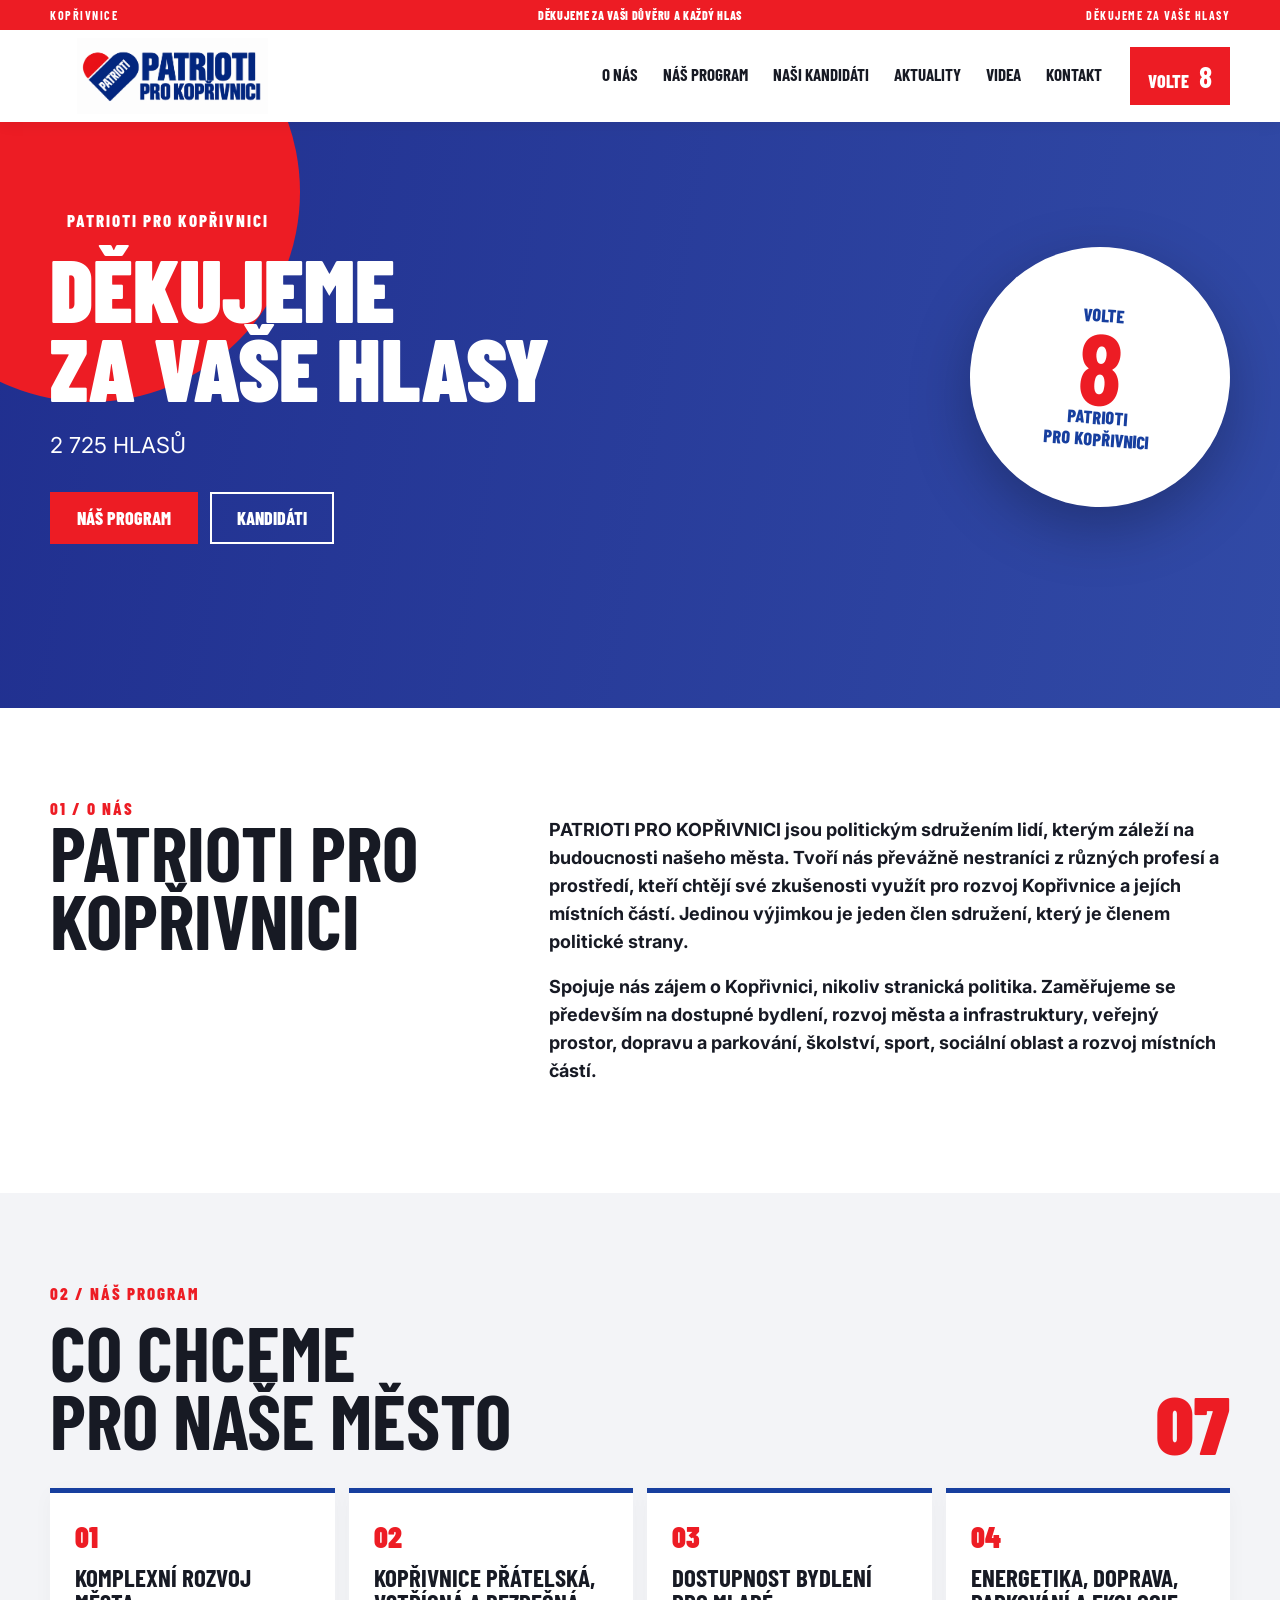
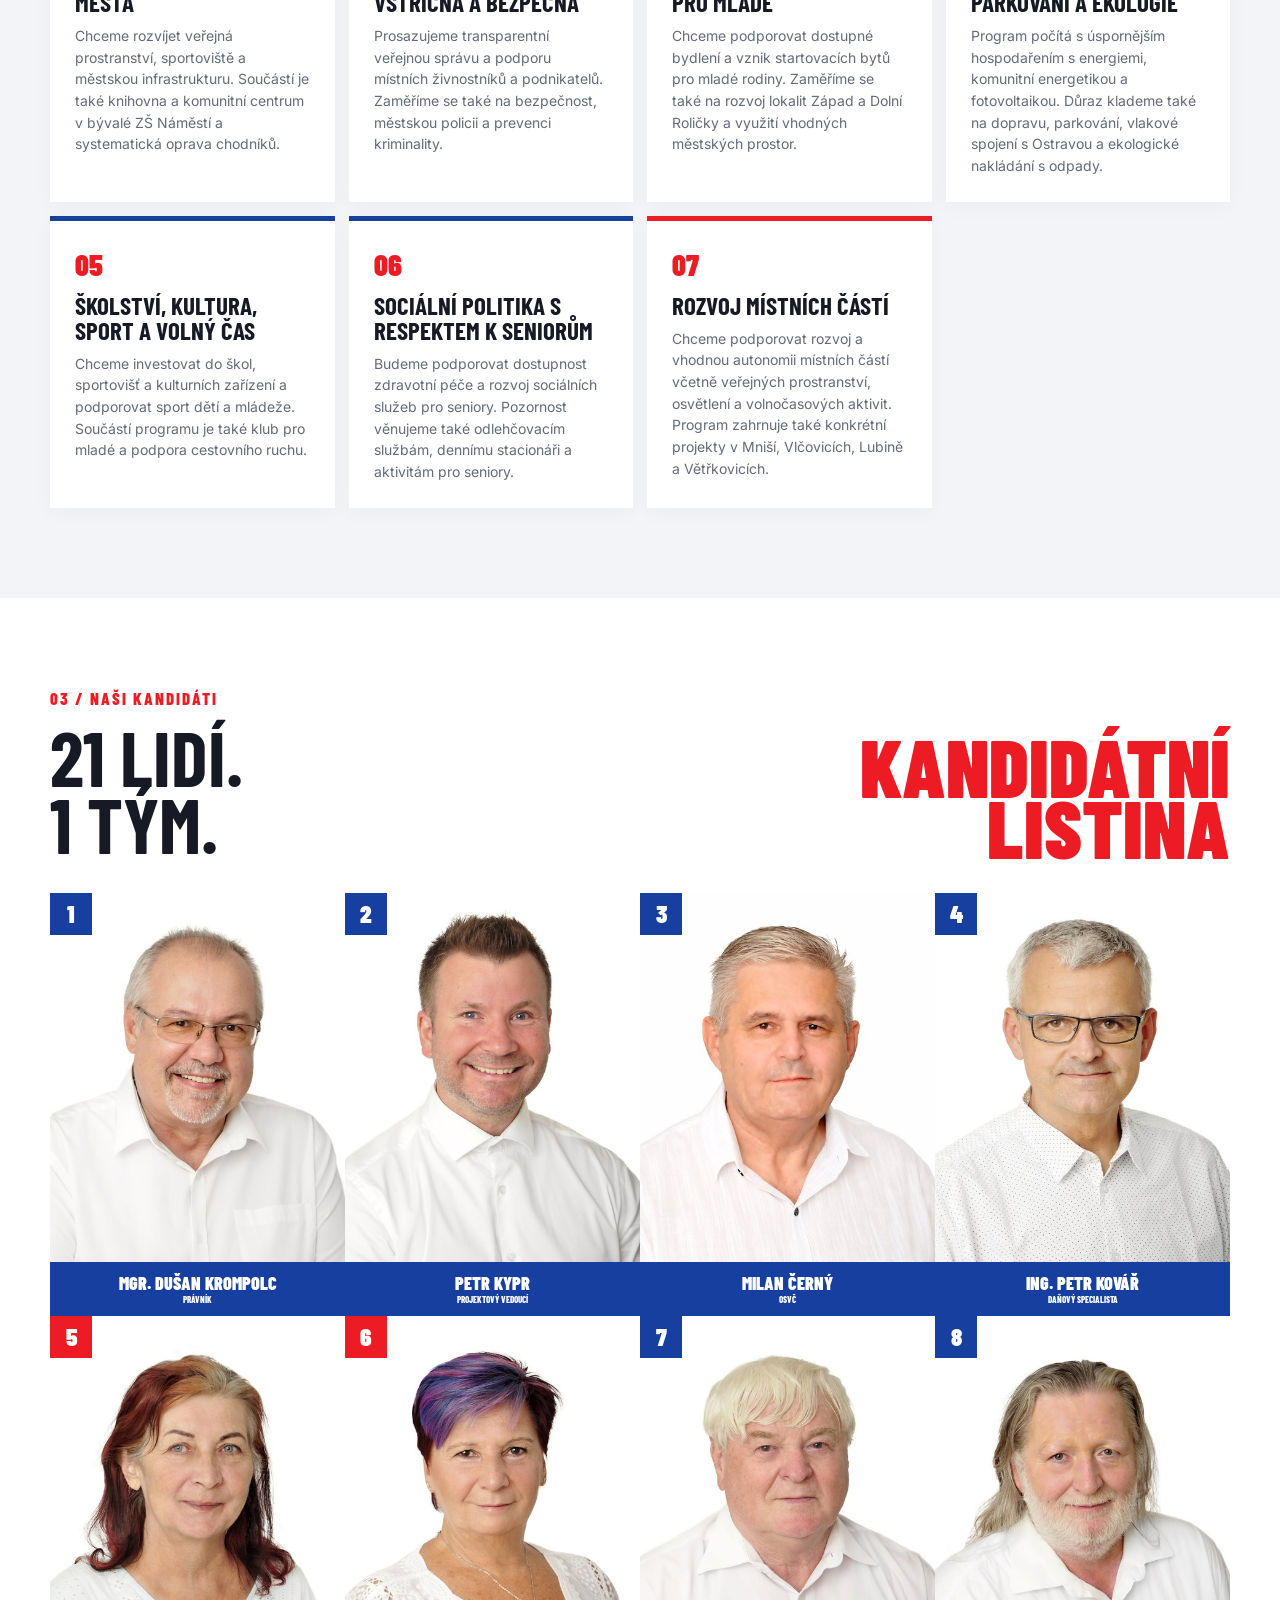
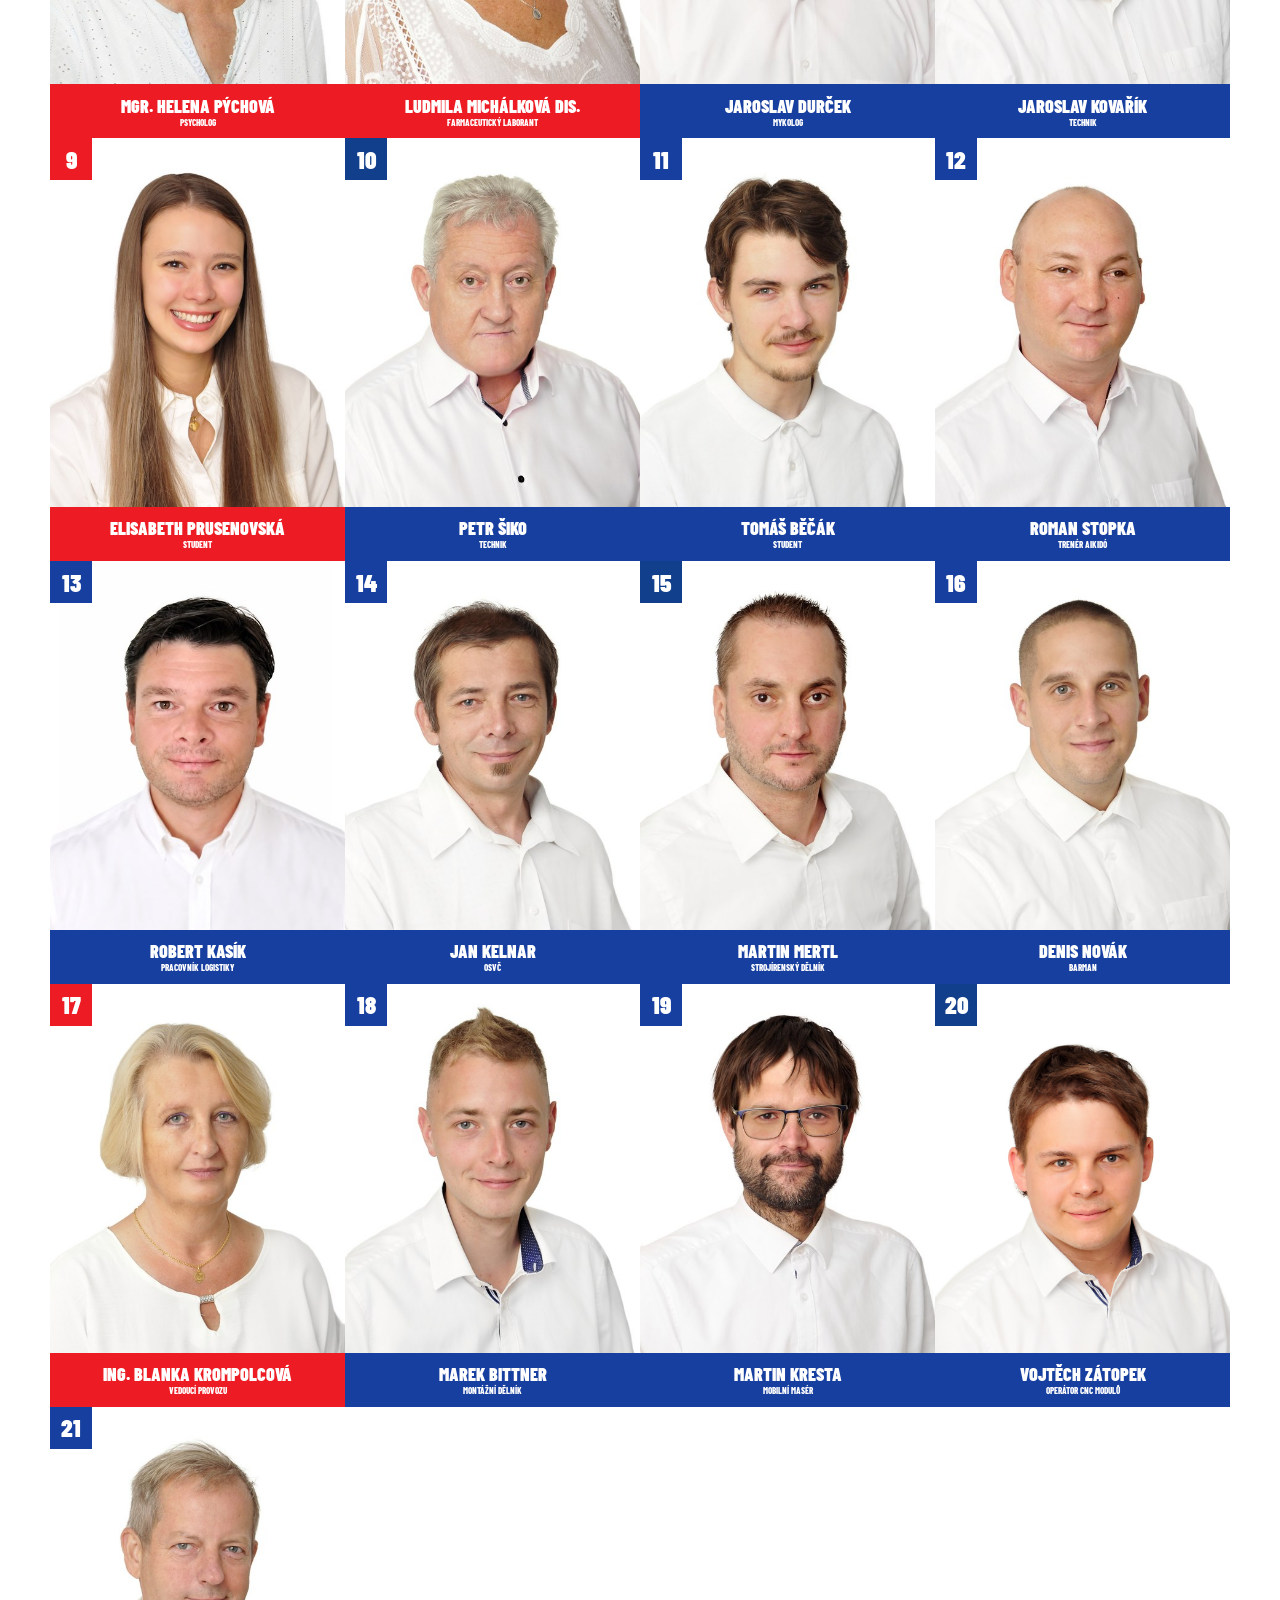
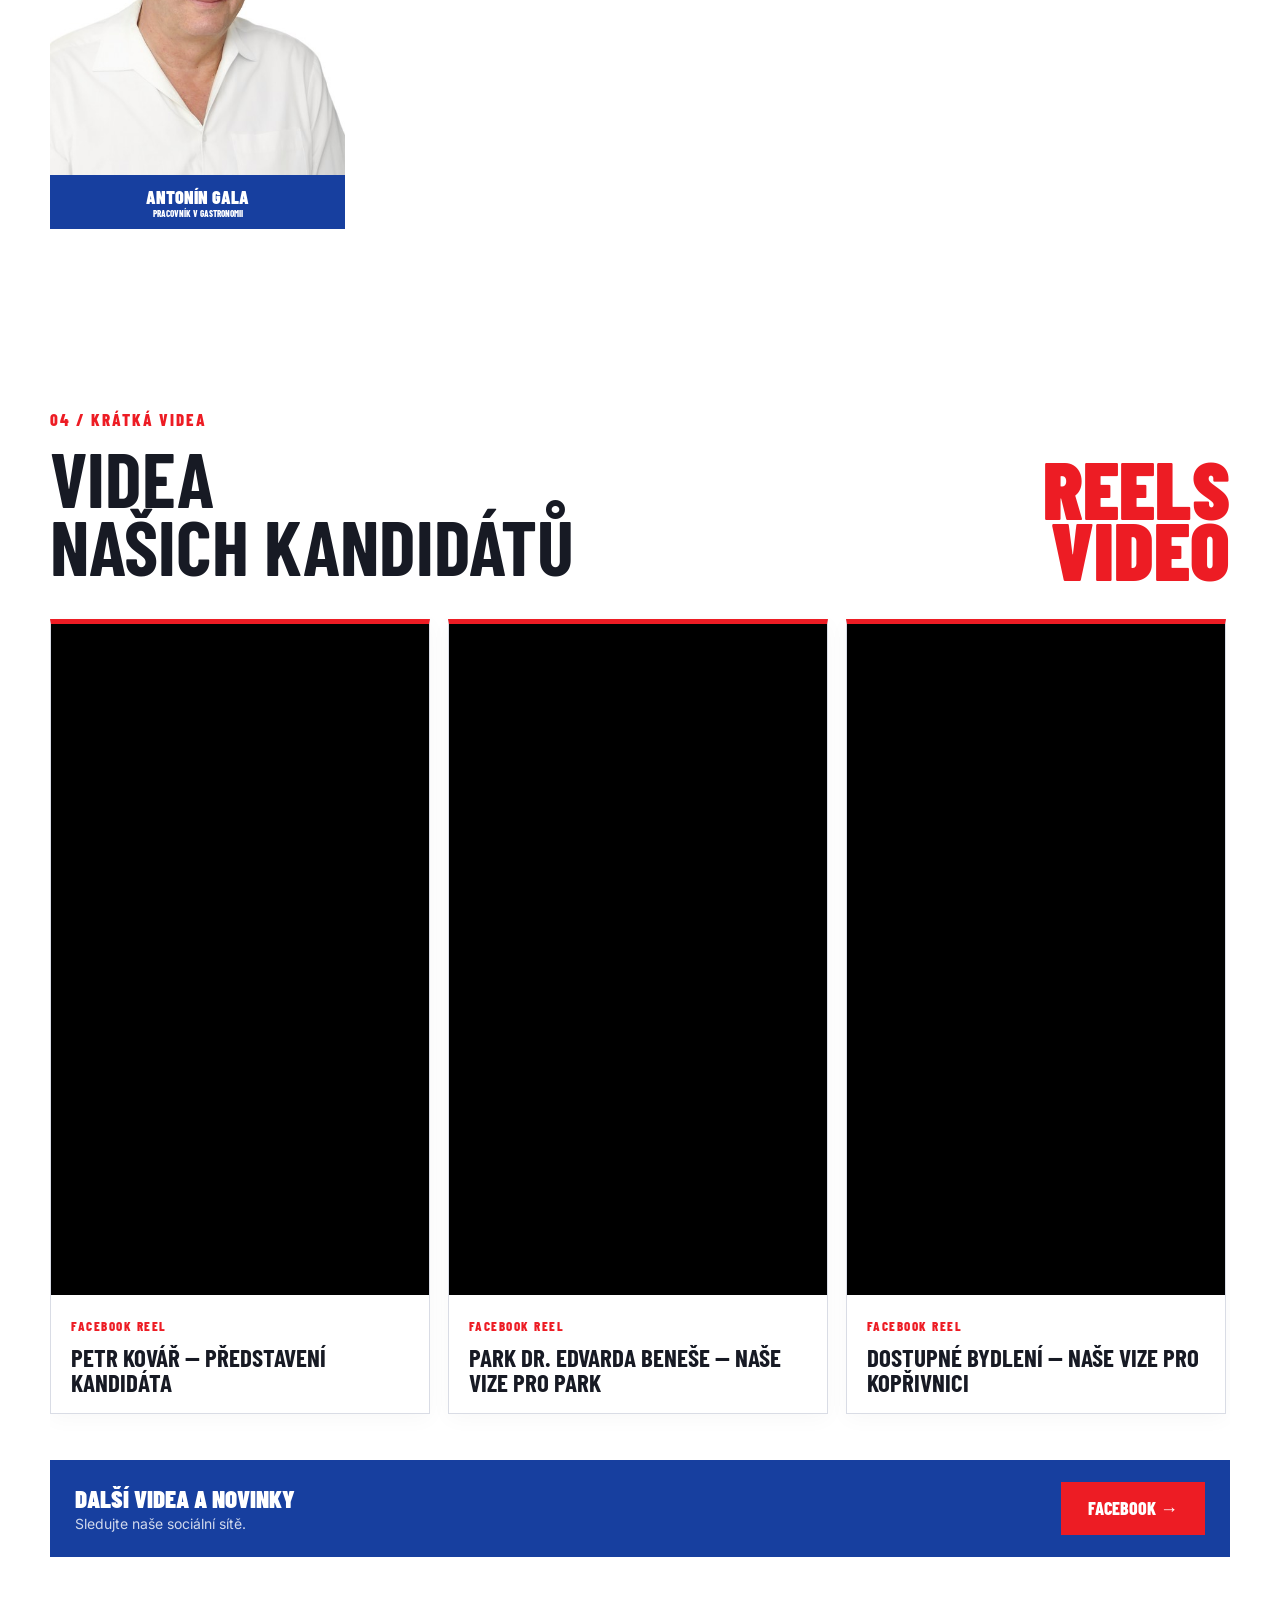
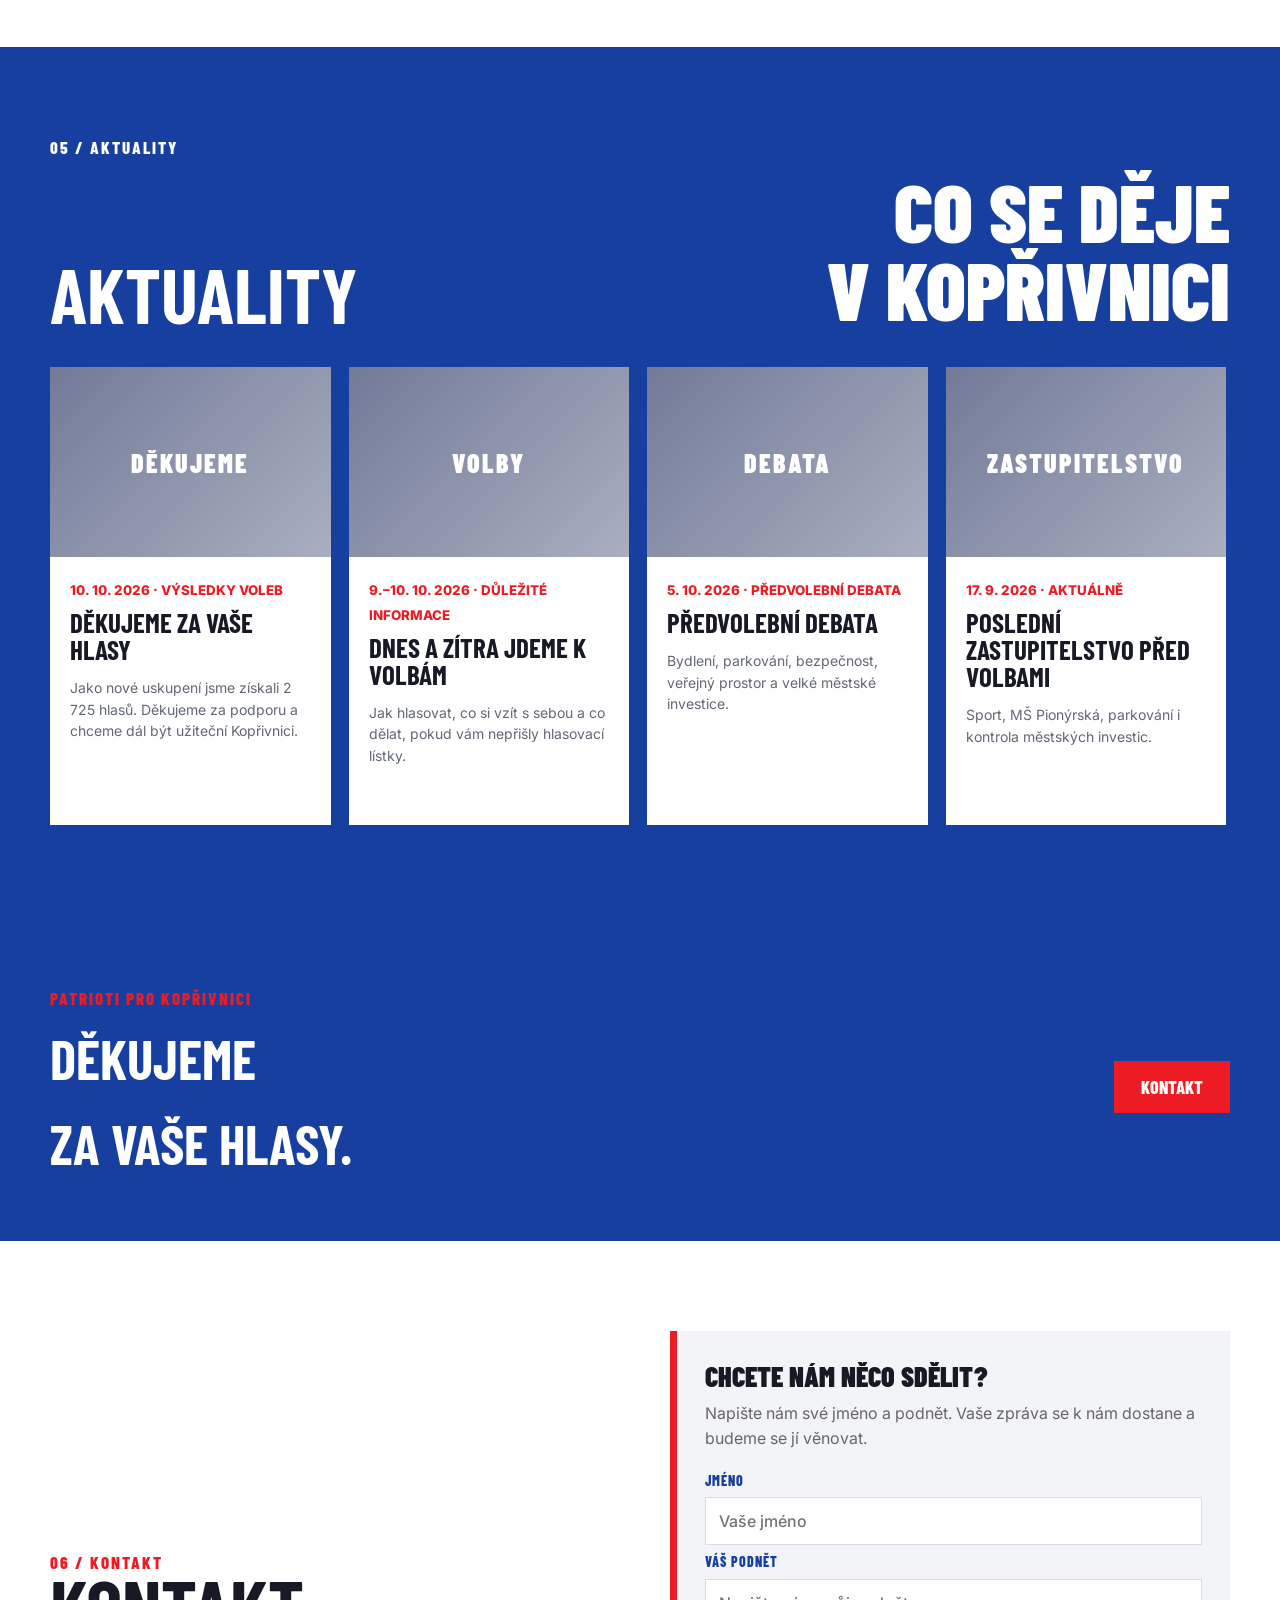
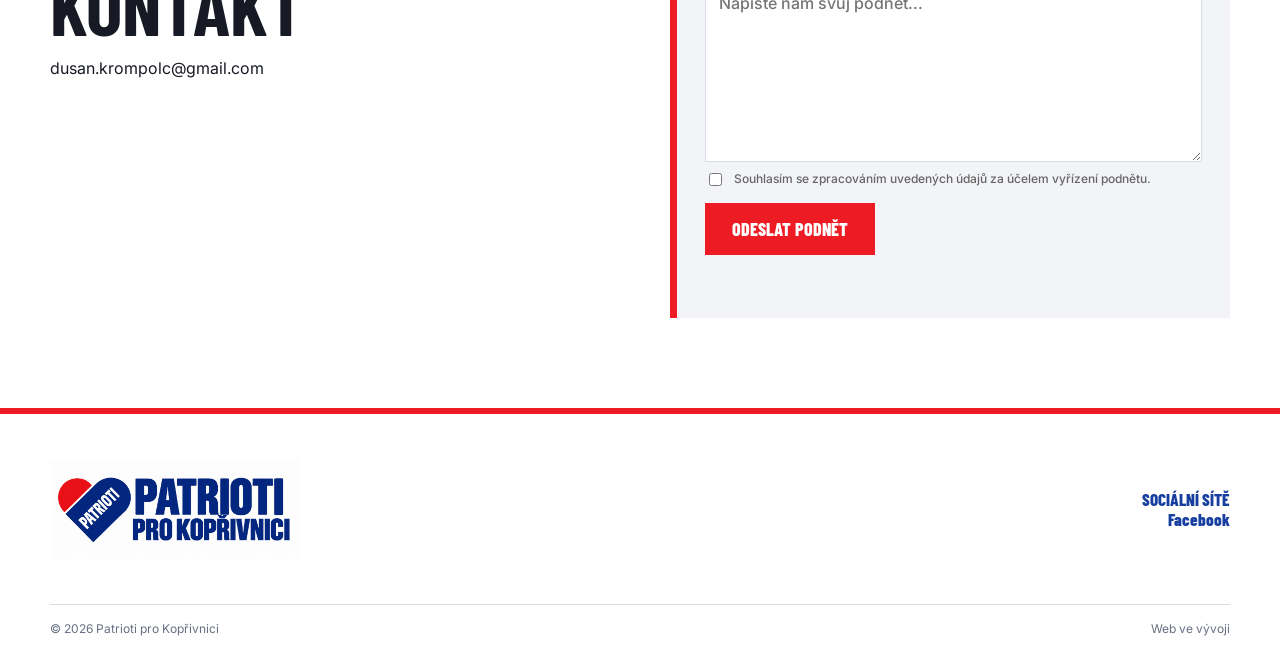
==== commit 553ac83d: "Bump JavaScript cache version" ====
--- a/index.html
+++ b/index.html
@@ -5,4 +5,4 @@
 <article><b>04</b><h3>Energetika, doprava, parkování a ekologie</h3><p>Program počítá s úspornějším hospodařením s energiemi, komunitní energetikou a fotovoltaikou. Důraz klademe také na dopravu, parkování, vlakové spojení s Ostravou a ekologické nakládání s odpady.</p></article>
 <article><b>05</b><h3>Školství, kultura, sport a volný čas</h3><p>Chceme investovat do škol, sportovišť a kulturních zařízení a podporovat sport dětí a mládeže. Součástí programu je také klub pro mladé a podpora cestovního ruchu.</p></article>
 <article><b>06</b><h3>Sociální politika s respektem k seniorům</h3><p>Budeme podporovat dostupnost zdravotní péče a rozvoj sociálních služeb pro seniory. Pozornost věnujeme také odlehčovacím službám, dennímu stacionáři a aktivitám pro seniory.</p></article>
-<article class="redcard"><b>07</b><h3>Rozvoj místních částí</h3><p>Chceme podporovat rozvoj a vhodnou autonomii místních částí včetně veřejných prostranství, osvětlení a volnočasových aktivit. Program zahrnuje také konkrétní projekty v Mniší, Vlčovicích, Lubině a Větřkovicích.</p></article></div></div></section><section class="section candidates" id="kandidati"><div class="container"><div class="kicker">03 / NAŠI KANDIDÁTI</div><div class="section-title"><h2>21 lidí.<br>1 tým.</h2><span>KANDIDÁTNÍ<br>LISTINA</span></div><div class="candidate-grid"><a class="candidate" href="#kandidat-1" data-candidate="1" aria-label="Kandidát 1: Mgr. Dušan Krompolc"><div class="portrait"><img src="assets/images/candidates/01.jpg" alt="" loading="lazy"><span>1</span></div><div><b>01</b><h3>Mgr. Dušan Krompolc</h3><p>právník</p></div></a><a class="candidate" href="#kandidat-2" data-candidate="2" aria-label="Kandidát 2: Petr Kypr"><div class="portrait"><img src="assets/images/candidates/02.jpg" alt="" loading="lazy"><span>2</span></div><div><b>02</b><h3>Petr Kypr</h3><p>projektový vedoucí</p></div></a><a class="candidate" href="#kandidat-3" data-candidate="3" aria-label="Kandidát 3: Milan Černý"><div class="portrait"><img src="assets/images/candidates/03.jpg" alt="" loading="lazy"><span>3</span></div><div><b>03</b><h3>Milan Černý</h3><p>OSVČ</p></div></a><a class="candidate" href="#kandidat-4" data-candidate="4" aria-label="Kandidát 4: Ing. Petr Kovář"><div class="portrait"><img src="assets/images/candidates/04.jpg" alt="" loading="lazy"><span>4</span></div><div><b>04</b><h3>Ing. Petr Kovář</h3><p>daňový specialista</p></div></a><a class="candidate" href="#kandidat-5" data-candidate="5" aria-label="Kandidát 5: Mgr. Helena Pýchová"><div class="portrait"><img src="assets/images/candidates/05.jpg" alt="" loading="lazy"><span>5</span></div><div><b>05</b><h3>Mgr. Helena Pýchová</h3><p>psycholog</p></div></a><a class="candidate" href="#kandidat-6" data-candidate="6" aria-label="Kandidát 6: Ludmila Michálková DiS."><div class="portrait"><img src="assets/images/candidates/06.jpg" alt="" loading="lazy"><span>6</span></div><div><b>06</b><h3>Ludmila Michálková DiS.</h3><p>farmaceutický laborant</p></div></a><a class="candidate" href="#kandidat-7" data-candidate="7" aria-label="Kandidát 7: Jaroslav Durček"><div class="portrait"><img src="assets/images/candidates/07.jpg" alt="" loading="lazy"><span>7</span></div><div><b>07</b><h3>Jaroslav Durček</h3><p>mykolog</p></div></a><a class="candidate" href="#kandidat-8" data-candidate="8" aria-label="Kandidát 8: Jaroslav Kovařík"><div class="portrait"><img src="assets/images/candidates/08.jpg" alt="" loading="lazy"><span>8</span></div><div><b>08</b><h3>Jaroslav Kovařík</h3><p>technik</p></div></a><a class="candidate" href="#kandidat-9" data-candidate="9" aria-label="Kandidát 9: Elisabeth Prusenovská"><div class="portrait"><img src="assets/images/candidates/09.jpg" alt="" loading="lazy"><span>9</span></div><div><b>09</b><h3>Elisabeth Prusenovská</h3><p>student</p></div></a><a class="candidate" href="#kandidat-10" data-candidate="10" aria-label="Kandidát 10: Petr Šiko"><div class="portrait"><img src="assets/images/candidates/10.jpg" alt="" loading="lazy"><span>10</span></div><div><b>10</b><h3>Petr Šiko</h3><p>technik</p></div></a><a class="candidate" href="#kandidat-11" data-candidate="11" aria-label="Kandidát 11: Tomáš Běčák"><div class="portrait"><img src="assets/images/candidates/11.jpg" alt="" loading="lazy"><span>11</span></div><div><b>11</b><h3>Tomáš Běčák</h3><p>student</p></div></a><a class="candidate" href="#kandidat-12" data-candidate="12" aria-label="Kandidát 12: Roman Stopka"><div class="portrait"><img src="assets/images/candidates/12.jpg" alt="" loading="lazy"><span>12</span></div><div><b>12</b><h3>Roman Stopka</h3><p>trenér Aikidó</p></div></a><a class="candidate" href="#kandidat-13" data-candidate="13" aria-label="Kandidát 13: Robert Kasík"><div class="portrait"><img src="assets/images/candidates/13.jpg" alt="" loading="lazy"><span>13</span></div><div><b>13</b><h3>Robert Kasík</h3><p>pracovník logistiky</p></div></a><a class="candidate" href="#kandidat-14" data-candidate="14" aria-label="Kandidát 14: Jan Kelnar"><div class="portrait"><img src="assets/images/candidates/14.jpg" alt="" loading="lazy"><span>14</span></div><div><b>14</b><h3>Jan Kelnar</h3><p>OSVČ</p></div></a><a class="candidate" href="#kandidat-15" data-candidate="15" aria-label="Kandidát 15: Martin Mertl"><div class="portrait"><img src="assets/images/candidates/15.jpg" alt="" loading="lazy"><span>15</span></div><div><b>15</b><h3>Martin Mertl</h3><p>strojírenský dělník</p></div></a><a class="candidate" href="#kandidat-16" data-candidate="16" aria-label="Kandidát 16: Denis Novák"><div class="portrait"><img src="assets/images/candidates/16.jpg" alt="" loading="lazy"><span>16</span></div><div><b>16</b><h3>Denis Novák</h3><p>barman</p></div></a><a class="candidate" href="#kandidat-17" data-candidate="17" aria-label="Kandidát 17: Ing. Blanka Krompolcová"><div class="portrait"><img src="assets/images/candidates/17.jpg" alt="" loading="lazy"><span>17</span></div><div><b>17</b><h3>Ing. Blanka Krompolcová</h3><p>vedoucí provozu</p></div></a><a class="candidate" href="#kandidat-18" data-candidate="18" aria-label="Kandidát 18: Marek Bittner"><div class="portrait"><img src="assets/images/candidates/18.jpg" alt="" loading="lazy"><span>18</span></div><div><b>18</b><h3>Marek Bittner</h3><p>montážní dělník</p></div></a><a class="candidate" href="#kandidat-19" data-candidate="19" aria-label="Kandidát 19: Martin Kresta"><div class="portrait"><img src="assets/images/candidates/19.jpg" alt="" loading="lazy"><span>19</span></div><div><b>19</b><h3>Martin Kresta</h3><p>mobilní masér</p></div></a><a class="candidate" href="#kandidat-20" data-candidate="20" aria-label="Kandidát 20: Vojtěch Zátopek"><div class="portrait"><img src="assets/images/candidates/20.JPG" alt="" loading="lazy"><span>20</span></div><div><b>20</b><h3>Vojtěch Zátopek</h3><p>operátor CNC modulů</p></div></a><a class="candidate" href="#kandidat-21" data-candidate="21" aria-label="Kandidát 21: Antonín Gala"><div class="portrait"><img src="assets/images/candidates/21.jpg" alt="" loading="lazy"><span>21</span></div><div><b>21</b><h3>Antonín Gala</h3><p>pracovník v gastronomii</p></div></a></div><div class="candidate-modal" id="candidate-modal" aria-hidden="true" role="dialog" aria-modal="true" aria-labelledby="candidate-modal-name"><div class="candidate-modal-backdrop" data-close-candidate></div><div class="candidate-modal-box"><button class="candidate-modal-close" type="button" aria-label="Zavřít" data-close-candidate>×</button><span class="candidate-modal-number" id="candidate-modal-number"></span><div class="candidate-modal-kicker">KANDIDÁTNÍ LISTINA</div><h3 id="candidate-modal-name"></h3><div class="candidate-detail-grid"><div><small>POHLAVÍ</small><strong id="candidate-modal-sex"></strong></div><div><small>VĚK</small><strong id="candidate-modal-age"></strong></div><div><small>POVOLÁNÍ</small><strong id="candidate-modal-role"></strong></div><div><small>ČÁST OBCE</small><strong id="candidate-modal-place"></strong></div><div class="candidate-detail-full"><small>POLITICKÁ PŘÍSLUŠNOST</small><strong id="candidate-modal-party"></strong></div></div><a class="btn red" href="#kandidati" data-close-candidate>ZPĚT NA KANDIDÁTKU</a></div></div></div></div></section><section class="section reels" id="reels"><div class="container"><div class="kicker">04 / KRÁTKÁ VIDEA</div><div class="section-title"><h2>Videa<br>našich kandidátů</h2><span>REELS<br>VIDEO</span></div><div class="reels-grid"><article class="reel-item"><div class="reel-embed"><iframe src="https://www.facebook.com/plugins/video.php?href=https%3A%2F%2Fwww.facebook.com%2Freel%2F1572443974632305%2F&show_text=false&width=500" title="Facebook Reel — Petr Kovář" scrolling="no" frameborder="0" allow="autoplay; clipboard-write; encrypted-media; picture-in-picture; web-share" allowfullscreen="true"></iframe></div><div class="reel-caption"><small>FACEBOOK REEL</small><h3>Petr Kovář — představení kandidáta</h3></div></article><article class="reel-item"><div class="reel-embed"><iframe src="https://www.facebook.com/plugins/video.php?href=https%3A%2F%2Fwww.facebook.com%2Freel%2F28286665224366051%2F&show_text=false&width=500" title="Facebook Reel" scrolling="no" frameborder="0" allow="autoplay; clipboard-write; encrypted-media; picture-in-picture; web-share" allowfullscreen="true"></iframe></div><div class="reel-caption"><small>FACEBOOK REEL</small><h3>Park Dr. Edvarda Beneše — naše vize pro park</h3></div></article><article class="reel-item"><div class="reel-embed"><iframe src="https://www.facebook.com/plugins/video.php?href=https%3A%2F%2Fwww.facebook.com%2Freel%2F4549635875306272%2F&show_text=false&width=500" title="Facebook Reel" scrolling="no" frameborder="0" allow="autoplay; clipboard-write; encrypted-media; picture-in-picture; web-share" allowfullscreen="true"></iframe></div><div class="reel-caption"><small>FACEBOOK REEL</small><h3>Dostupné bydlení — naše vize pro Kopřivnici</h3></div></article><article class="reel-item"><div class="reel-embed"><iframe src="https://www.facebook.com/plugins/video.php?href=https%3A%2F%2Fwww.facebook.com%2Freel%2F1123441996745899%2F&show_text=false&width=500" title="Facebook Reel" scrolling="no" frameborder="0" allow="autoplay; clipboard-write; encrypted-media; picture-in-picture; web-share" allowfullscreen="true"></iframe></div><div class="reel-caption"><small>FACEBOOK REEL</small><h3>Jaroslav Kovařík — představení kandidáta</h3></div></article><article class="reel-item"><div class="reel-embed"><iframe src="https://www.facebook.com/plugins/video.php?href=https%3A%2F%2Fwww.facebook.com%2F61592803906172%2Fvideos%2F943094388267019%2F&show_text=false&width=500" title="Facebook video — Milan Černý" scrolling="no" frameborder="0" allow="autoplay; clipboard-write; encrypted-media; picture-in-picture; web-share" allowfullscreen="true"></iframe></div><div class="reel-caption"><small>FACEBOOK REEL</small><h3>Milan Černý — představení kandidáta</h3></div></article><article class="reel-item"><div class="reel-embed"><iframe src="https://www.facebook.com/plugins/video.php?href=https%3A%2F%2Fwww.facebook.com%2Freel%2F2389803521551900%2F&show_text=false&width=500" title="Facebook Reel" scrolling="no" frameborder="0" allow="autoplay; clipboard-write; encrypted-media; gyroscope; picture-in-picture; web-share" allowfullscreen="true"></iframe></div><div class="reel-caption"><small>FACEBOOK REEL</small><h3>Dušan Krompolc — představení lídra</h3></div></article><article class="reel-item"><div class="reel-embed"><iframe src="https://www.facebook.com/plugins/video.php?href=https%3A%2F%2Fwww.facebook.com%2Freel%2F1103898925642671%2F&show_text=false&width=500" title="Facebook Reel" scrolling="no" frameborder="0" allow="autoplay; clipboard-write; encrypted-media; gyroscope; picture-in-picture; web-share" allowfullscreen="true"></iframe></div><div class="reel-caption"><small>FACEBOOK REEL</small><h3>Jiří Tichánek - o historii a podpoře Patriotů pro Kopřivnici</h3></div></article></div><div class="social-follow"><div><strong>DALŠÍ VIDEA A NOVINKY</strong><span>Sledujte naše sociální sítě.</span></div><a class="btn red" href="https://www.facebook.com/people/Patrioti-pro-Kop%C5%99ivnici/61592803906172/" target="_blank" rel="noopener noreferrer">FACEBOOK →</a></div></div></section><section class="section news section-navy" id="aktuality"><div class="container"><div class="kicker light">05 / AKTUALITY</div><div class="section-title"><h2>Aktuality</h2><span class="light">CO SE DĚJE<br>V KOPŘIVNICI</span></div><div class="news-grid"><article class="news-card" data-news="7" tabindex="0" role="button"><div class="news-photo">DĚKUJEME</div><div class="news-body"><small>10. 10. 2026 · VÝSLEDKY VOLEB</small><h3>Děkujeme za vaše hlasy</h3><p>Jako nové uskupení jsme získali 2 725 hlasů. Děkujeme za podporu a chceme dál být užiteční Kopřivnici.</p></div></article><article class="news-card" data-news="6" tabindex="0" role="button"><div class="news-photo">VOLBY</div><div class="news-body"><small>9.–10. 10. 2026 · DŮLEŽITÉ INFORMACE</small><h3>Dnes a zítra jdeme k volbám</h3><p>Jak hlasovat, co si vzít s sebou a co dělat, pokud vám nepřišly hlasovací lístky.</p></div></article><article class="news-card" data-news="5" tabindex="0" role="button"><div class="news-photo">DEBATA</div><div class="news-body"><small>5. 10. 2026 · PŘEDVOLEBNÍ DEBATA</small><h3>Předvolební debata</h3><p>Bydlení, parkování, bezpečnost, veřejný prostor a velké městské investice.</p></div></article><article class="news-card" data-news="1" tabindex="0" role="button"><div class="news-photo">ZASTUPITELSTVO</div><div class="news-body"><small>17. 9. 2026 · AKTUÁLNĚ</small><h3>Poslední zastupitelstvo před volbami</h3><p>Sport, MŠ Pionýrská, parkování i kontrola městských investic.</p></div></article><article class="news-card" data-news="4" tabindex="0" role="button"><div class="news-photo">ROZHOVOR</div><div class="news-body"><small>14. 9. 2026 · KTKSTUDIO</small><h3>Volební rozhovor lídra Patriotů</h3><p>Dostupné bydlení, veřejný prostor a parkování. Rozhovor s lídrem kandidátky Mgr. Dušanem Krompolcem.</p></div></article><article class="news-card" data-news="2" tabindex="0" role="button"><div class="news-photo">PROGRAM</div><div class="news-body"><small>VOLEBNÍ PROGRAM</small><h3>Volební program Patriotů pro Kopřivnici</h3><p>Komplexní rozvoj města, bydlení, doprava a parkování, školství, sociální oblast a rozvoj místních částí.</p></div></article><article class="news-card" data-news="3" tabindex="0" role="button"><div class="news-photo">KOPŘIVNICE</div><div class="news-body"><small>MĚSTO</small><h3>Naše město, naše budoucnost</h3><p>Informace o našich aktivitách a dění v Kopřivnici.</p></div></article></div></div><div class="news-modal" id="news-modal" aria-hidden="true" role="dialog" aria-modal="true" aria-labelledby="news-modal-title"><div class="news-modal-backdrop" data-close-news></div><div class="news-modal-box"><button class="news-modal-close" type="button" aria-label="Zavřít" data-close-news>×</button><div class="news-modal-kicker" id="news-modal-kicker"></div><h3 id="news-modal-title"></h3><div class="news-modal-text" id="news-modal-text"></div><div class="news-program-pagination" id="news-program-pagination" hidden><button class="news-program-arrow" type="button" data-news-page="prev" id="news-program-prev" aria-label="Předchozí strana">←</button><span><b id="news-program-page-current">1</b> / <span id="news-program-page-total">8</span></span><button class="news-program-arrow" type="button" data-news-page="next" id="news-program-next" aria-label="Další strana">→</button></div><div class="news-modal-video" id="news-modal-video"></div><button class="btn red" type="button" data-close-news>ZPĚT NA AKTUALITY</button></div></div></section><section class="cta"><div class="container"><div><div class="kicker">PATRIOTI PRO KOPŘIVNICI</div><h2>Děkujeme<br>za vaše hlasy.</h2></div><a class="btn red" href="#kontakt">KONTAKT</a></div></section><section class="section contact" id="kontakt"><div class="container contact-inner"><div><div class="kicker">06 / KONTAKT</div><h2>Kontakt</h2><p><a href="mailto:dusan.krompolc@gmail.com">dusan.krompolc@gmail.com</a></p></div><div class="contact-card feedback-card"><strong>CHCETE NÁM NĚCO SDĚLIT?</strong><span>Napište nám své jméno a podnět. Vaše zpráva se k nám dostane a budeme se jí věnovat.</span><form class="feedback-form" id="feedback-form" action="" method="post" target="feedback-submit-frame" data-endpoint="https://script.google.com/macros/s/AKfycbzwdAzoOmu-tI1BLeiGcUPKAIC64EYhH_B4u_w-PDgBUCoBafRkIFbA_y1AN8EXLF28KA/exec"><label for="feedback-name">JMÉNO</label><input id="feedback-name" name="name" type="text" maxlength="80" autocomplete="name" placeholder="Vaše jméno" required><label for="feedback-message">VÁŠ PODNĚT</label><textarea id="feedback-message" name="message" maxlength="3000" rows="7" placeholder="Napište nám svůj podnět..." required></textarea><div class="feedback-honeypot" aria-hidden="true"><label>Nechte toto pole prázdné<input name="website" type="text" tabindex="-1" autocomplete="off"></label></div><label class="feedback-consent"><input name="consent" type="checkbox" value="ano" required><span>Souhlasím se zpracováním uvedených údajů za účelem vyřízení podnětu.</span></label><button class="btn red" type="submit">ODESLAT PODNĚT</button><p class="feedback-status" id="feedback-status" role="status" aria-live="polite"></p></form><iframe name="feedback-submit-frame" id="feedback-submit-frame" class="feedback-submit-frame" title="Odeslání podnětu"></iframe></div></div></section></main><footer><div class="container footer-main"><img src="assets/images/logo.svg?v=3" alt="Patrioti pro Kopřivnici"><div class="social">SOCIÁLNÍ SÍTĚ<br><a href="https://www.facebook.com/people/Patrioti-pro-Kop%C5%99ivnici/61592803906172/" target="_blank" rel="noopener noreferrer">Facebook</a></div></div><div class="container footer-bottom"><span>© 2026 Patrioti pro Kopřivnici</span><span>Web ve vývoji</span></div></footer><script src="assets/js/main.js?v=15"></script></body></html>+<article class="redcard"><b>07</b><h3>Rozvoj místních částí</h3><p>Chceme podporovat rozvoj a vhodnou autonomii místních částí včetně veřejných prostranství, osvětlení a volnočasových aktivit. Program zahrnuje také konkrétní projekty v Mniší, Vlčovicích, Lubině a Větřkovicích.</p></article></div></div></section><section class="section candidates" id="kandidati"><div class="container"><div class="kicker">03 / NAŠI KANDIDÁTI</div><div class="section-title"><h2>21 lidí.<br>1 tým.</h2><span>KANDIDÁTNÍ<br>LISTINA</span></div><div class="candidate-grid"><a class="candidate" href="#kandidat-1" data-candidate="1" aria-label="Kandidát 1: Mgr. Dušan Krompolc"><div class="portrait"><img src="assets/images/candidates/01.jpg" alt="" loading="lazy"><span>1</span></div><div><b>01</b><h3>Mgr. Dušan Krompolc</h3><p>právník</p></div></a><a class="candidate" href="#kandidat-2" data-candidate="2" aria-label="Kandidát 2: Petr Kypr"><div class="portrait"><img src="assets/images/candidates/02.jpg" alt="" loading="lazy"><span>2</span></div><div><b>02</b><h3>Petr Kypr</h3><p>projektový vedoucí</p></div></a><a class="candidate" href="#kandidat-3" data-candidate="3" aria-label="Kandidát 3: Milan Černý"><div class="portrait"><img src="assets/images/candidates/03.jpg" alt="" loading="lazy"><span>3</span></div><div><b>03</b><h3>Milan Černý</h3><p>OSVČ</p></div></a><a class="candidate" href="#kandidat-4" data-candidate="4" aria-label="Kandidát 4: Ing. Petr Kovář"><div class="portrait"><img src="assets/images/candidates/04.jpg" alt="" loading="lazy"><span>4</span></div><div><b>04</b><h3>Ing. Petr Kovář</h3><p>daňový specialista</p></div></a><a class="candidate" href="#kandidat-5" data-candidate="5" aria-label="Kandidát 5: Mgr. Helena Pýchová"><div class="portrait"><img src="assets/images/candidates/05.jpg" alt="" loading="lazy"><span>5</span></div><div><b>05</b><h3>Mgr. Helena Pýchová</h3><p>psycholog</p></div></a><a class="candidate" href="#kandidat-6" data-candidate="6" aria-label="Kandidát 6: Ludmila Michálková DiS."><div class="portrait"><img src="assets/images/candidates/06.jpg" alt="" loading="lazy"><span>6</span></div><div><b>06</b><h3>Ludmila Michálková DiS.</h3><p>farmaceutický laborant</p></div></a><a class="candidate" href="#kandidat-7" data-candidate="7" aria-label="Kandidát 7: Jaroslav Durček"><div class="portrait"><img src="assets/images/candidates/07.jpg" alt="" loading="lazy"><span>7</span></div><div><b>07</b><h3>Jaroslav Durček</h3><p>mykolog</p></div></a><a class="candidate" href="#kandidat-8" data-candidate="8" aria-label="Kandidát 8: Jaroslav Kovařík"><div class="portrait"><img src="assets/images/candidates/08.jpg" alt="" loading="lazy"><span>8</span></div><div><b>08</b><h3>Jaroslav Kovařík</h3><p>technik</p></div></a><a class="candidate" href="#kandidat-9" data-candidate="9" aria-label="Kandidát 9: Elisabeth Prusenovská"><div class="portrait"><img src="assets/images/candidates/09.jpg" alt="" loading="lazy"><span>9</span></div><div><b>09</b><h3>Elisabeth Prusenovská</h3><p>student</p></div></a><a class="candidate" href="#kandidat-10" data-candidate="10" aria-label="Kandidát 10: Petr Šiko"><div class="portrait"><img src="assets/images/candidates/10.jpg" alt="" loading="lazy"><span>10</span></div><div><b>10</b><h3>Petr Šiko</h3><p>technik</p></div></a><a class="candidate" href="#kandidat-11" data-candidate="11" aria-label="Kandidát 11: Tomáš Běčák"><div class="portrait"><img src="assets/images/candidates/11.jpg" alt="" loading="lazy"><span>11</span></div><div><b>11</b><h3>Tomáš Běčák</h3><p>student</p></div></a><a class="candidate" href="#kandidat-12" data-candidate="12" aria-label="Kandidát 12: Roman Stopka"><div class="portrait"><img src="assets/images/candidates/12.jpg" alt="" loading="lazy"><span>12</span></div><div><b>12</b><h3>Roman Stopka</h3><p>trenér Aikidó</p></div></a><a class="candidate" href="#kandidat-13" data-candidate="13" aria-label="Kandidát 13: Robert Kasík"><div class="portrait"><img src="assets/images/candidates/13.jpg" alt="" loading="lazy"><span>13</span></div><div><b>13</b><h3>Robert Kasík</h3><p>pracovník logistiky</p></div></a><a class="candidate" href="#kandidat-14" data-candidate="14" aria-label="Kandidát 14: Jan Kelnar"><div class="portrait"><img src="assets/images/candidates/14.jpg" alt="" loading="lazy"><span>14</span></div><div><b>14</b><h3>Jan Kelnar</h3><p>OSVČ</p></div></a><a class="candidate" href="#kandidat-15" data-candidate="15" aria-label="Kandidát 15: Martin Mertl"><div class="portrait"><img src="assets/images/candidates/15.jpg" alt="" loading="lazy"><span>15</span></div><div><b>15</b><h3>Martin Mertl</h3><p>strojírenský dělník</p></div></a><a class="candidate" href="#kandidat-16" data-candidate="16" aria-label="Kandidát 16: Denis Novák"><div class="portrait"><img src="assets/images/candidates/16.jpg" alt="" loading="lazy"><span>16</span></div><div><b>16</b><h3>Denis Novák</h3><p>barman</p></div></a><a class="candidate" href="#kandidat-17" data-candidate="17" aria-label="Kandidát 17: Ing. Blanka Krompolcová"><div class="portrait"><img src="assets/images/candidates/17.jpg" alt="" loading="lazy"><span>17</span></div><div><b>17</b><h3>Ing. Blanka Krompolcová</h3><p>vedoucí provozu</p></div></a><a class="candidate" href="#kandidat-18" data-candidate="18" aria-label="Kandidát 18: Marek Bittner"><div class="portrait"><img src="assets/images/candidates/18.jpg" alt="" loading="lazy"><span>18</span></div><div><b>18</b><h3>Marek Bittner</h3><p>montážní dělník</p></div></a><a class="candidate" href="#kandidat-19" data-candidate="19" aria-label="Kandidát 19: Martin Kresta"><div class="portrait"><img src="assets/images/candidates/19.jpg" alt="" loading="lazy"><span>19</span></div><div><b>19</b><h3>Martin Kresta</h3><p>mobilní masér</p></div></a><a class="candidate" href="#kandidat-20" data-candidate="20" aria-label="Kandidát 20: Vojtěch Zátopek"><div class="portrait"><img src="assets/images/candidates/20.JPG" alt="" loading="lazy"><span>20</span></div><div><b>20</b><h3>Vojtěch Zátopek</h3><p>operátor CNC modulů</p></div></a><a class="candidate" href="#kandidat-21" data-candidate="21" aria-label="Kandidát 21: Antonín Gala"><div class="portrait"><img src="assets/images/candidates/21.jpg" alt="" loading="lazy"><span>21</span></div><div><b>21</b><h3>Antonín Gala</h3><p>pracovník v gastronomii</p></div></a></div><div class="candidate-modal" id="candidate-modal" aria-hidden="true" role="dialog" aria-modal="true" aria-labelledby="candidate-modal-name"><div class="candidate-modal-backdrop" data-close-candidate></div><div class="candidate-modal-box"><button class="candidate-modal-close" type="button" aria-label="Zavřít" data-close-candidate>×</button><span class="candidate-modal-number" id="candidate-modal-number"></span><div class="candidate-modal-kicker">KANDIDÁTNÍ LISTINA</div><h3 id="candidate-modal-name"></h3><div class="candidate-detail-grid"><div><small>POHLAVÍ</small><strong id="candidate-modal-sex"></strong></div><div><small>VĚK</small><strong id="candidate-modal-age"></strong></div><div><small>POVOLÁNÍ</small><strong id="candidate-modal-role"></strong></div><div><small>ČÁST OBCE</small><strong id="candidate-modal-place"></strong></div><div class="candidate-detail-full"><small>POLITICKÁ PŘÍSLUŠNOST</small><strong id="candidate-modal-party"></strong></div></div><a class="btn red" href="#kandidati" data-close-candidate>ZPĚT NA KANDIDÁTKU</a></div></div></div></div></section><section class="section reels" id="reels"><div class="container"><div class="kicker">04 / KRÁTKÁ VIDEA</div><div class="section-title"><h2>Videa<br>našich kandidátů</h2><span>REELS<br>VIDEO</span></div><div class="reels-grid"><article class="reel-item"><div class="reel-embed"><iframe src="https://www.facebook.com/plugins/video.php?href=https%3A%2F%2Fwww.facebook.com%2Freel%2F1572443974632305%2F&show_text=false&width=500" title="Facebook Reel — Petr Kovář" scrolling="no" frameborder="0" allow="autoplay; clipboard-write; encrypted-media; picture-in-picture; web-share" allowfullscreen="true"></iframe></div><div class="reel-caption"><small>FACEBOOK REEL</small><h3>Petr Kovář — představení kandidáta</h3></div></article><article class="reel-item"><div class="reel-embed"><iframe src="https://www.facebook.com/plugins/video.php?href=https%3A%2F%2Fwww.facebook.com%2Freel%2F28286665224366051%2F&show_text=false&width=500" title="Facebook Reel" scrolling="no" frameborder="0" allow="autoplay; clipboard-write; encrypted-media; picture-in-picture; web-share" allowfullscreen="true"></iframe></div><div class="reel-caption"><small>FACEBOOK REEL</small><h3>Park Dr. Edvarda Beneše — naše vize pro park</h3></div></article><article class="reel-item"><div class="reel-embed"><iframe src="https://www.facebook.com/plugins/video.php?href=https%3A%2F%2Fwww.facebook.com%2Freel%2F4549635875306272%2F&show_text=false&width=500" title="Facebook Reel" scrolling="no" frameborder="0" allow="autoplay; clipboard-write; encrypted-media; picture-in-picture; web-share" allowfullscreen="true"></iframe></div><div class="reel-caption"><small>FACEBOOK REEL</small><h3>Dostupné bydlení — naše vize pro Kopřivnici</h3></div></article><article class="reel-item"><div class="reel-embed"><iframe src="https://www.facebook.com/plugins/video.php?href=https%3A%2F%2Fwww.facebook.com%2Freel%2F1123441996745899%2F&show_text=false&width=500" title="Facebook Reel" scrolling="no" frameborder="0" allow="autoplay; clipboard-write; encrypted-media; picture-in-picture; web-share" allowfullscreen="true"></iframe></div><div class="reel-caption"><small>FACEBOOK REEL</small><h3>Jaroslav Kovařík — představení kandidáta</h3></div></article><article class="reel-item"><div class="reel-embed"><iframe src="https://www.facebook.com/plugins/video.php?href=https%3A%2F%2Fwww.facebook.com%2F61592803906172%2Fvideos%2F943094388267019%2F&show_text=false&width=500" title="Facebook video — Milan Černý" scrolling="no" frameborder="0" allow="autoplay; clipboard-write; encrypted-media; picture-in-picture; web-share" allowfullscreen="true"></iframe></div><div class="reel-caption"><small>FACEBOOK REEL</small><h3>Milan Černý — představení kandidáta</h3></div></article><article class="reel-item"><div class="reel-embed"><iframe src="https://www.facebook.com/plugins/video.php?href=https%3A%2F%2Fwww.facebook.com%2Freel%2F2389803521551900%2F&show_text=false&width=500" title="Facebook Reel" scrolling="no" frameborder="0" allow="autoplay; clipboard-write; encrypted-media; gyroscope; picture-in-picture; web-share" allowfullscreen="true"></iframe></div><div class="reel-caption"><small>FACEBOOK REEL</small><h3>Dušan Krompolc — představení lídra</h3></div></article><article class="reel-item"><div class="reel-embed"><iframe src="https://www.facebook.com/plugins/video.php?href=https%3A%2F%2Fwww.facebook.com%2Freel%2F1103898925642671%2F&show_text=false&width=500" title="Facebook Reel" scrolling="no" frameborder="0" allow="autoplay; clipboard-write; encrypted-media; gyroscope; picture-in-picture; web-share" allowfullscreen="true"></iframe></div><div class="reel-caption"><small>FACEBOOK REEL</small><h3>Jiří Tichánek - o historii a podpoře Patriotů pro Kopřivnici</h3></div></article></div><div class="social-follow"><div><strong>DALŠÍ VIDEA A NOVINKY</strong><span>Sledujte naše sociální sítě.</span></div><a class="btn red" href="https://www.facebook.com/people/Patrioti-pro-Kop%C5%99ivnici/61592803906172/" target="_blank" rel="noopener noreferrer">FACEBOOK →</a></div></div></section><section class="section news section-navy" id="aktuality"><div class="container"><div class="kicker light">05 / AKTUALITY</div><div class="section-title"><h2>Aktuality</h2><span class="light">CO SE DĚJE<br>V KOPŘIVNICI</span></div><div class="news-grid"><article class="news-card" data-news="7" tabindex="0" role="button"><div class="news-photo">DĚKUJEME</div><div class="news-body"><small>10. 10. 2026 · VÝSLEDKY VOLEB</small><h3>Děkujeme za vaše hlasy</h3><p>Jako nové uskupení jsme získali 2 725 hlasů. Děkujeme za podporu a chceme dál být užiteční Kopřivnici.</p></div></article><article class="news-card" data-news="6" tabindex="0" role="button"><div class="news-photo">VOLBY</div><div class="news-body"><small>9.–10. 10. 2026 · DŮLEŽITÉ INFORMACE</small><h3>Dnes a zítra jdeme k volbám</h3><p>Jak hlasovat, co si vzít s sebou a co dělat, pokud vám nepřišly hlasovací lístky.</p></div></article><article class="news-card" data-news="5" tabindex="0" role="button"><div class="news-photo">DEBATA</div><div class="news-body"><small>5. 10. 2026 · PŘEDVOLEBNÍ DEBATA</small><h3>Předvolební debata</h3><p>Bydlení, parkování, bezpečnost, veřejný prostor a velké městské investice.</p></div></article><article class="news-card" data-news="1" tabindex="0" role="button"><div class="news-photo">ZASTUPITELSTVO</div><div class="news-body"><small>17. 9. 2026 · AKTUÁLNĚ</small><h3>Poslední zastupitelstvo před volbami</h3><p>Sport, MŠ Pionýrská, parkování i kontrola městských investic.</p></div></article><article class="news-card" data-news="4" tabindex="0" role="button"><div class="news-photo">ROZHOVOR</div><div class="news-body"><small>14. 9. 2026 · KTKSTUDIO</small><h3>Volební rozhovor lídra Patriotů</h3><p>Dostupné bydlení, veřejný prostor a parkování. Rozhovor s lídrem kandidátky Mgr. Dušanem Krompolcem.</p></div></article><article class="news-card" data-news="2" tabindex="0" role="button"><div class="news-photo">PROGRAM</div><div class="news-body"><small>VOLEBNÍ PROGRAM</small><h3>Volební program Patriotů pro Kopřivnici</h3><p>Komplexní rozvoj města, bydlení, doprava a parkování, školství, sociální oblast a rozvoj místních částí.</p></div></article><article class="news-card" data-news="3" tabindex="0" role="button"><div class="news-photo">KOPŘIVNICE</div><div class="news-body"><small>MĚSTO</small><h3>Naše město, naše budoucnost</h3><p>Informace o našich aktivitách a dění v Kopřivnici.</p></div></article></div></div><div class="news-modal" id="news-modal" aria-hidden="true" role="dialog" aria-modal="true" aria-labelledby="news-modal-title"><div class="news-modal-backdrop" data-close-news></div><div class="news-modal-box"><button class="news-modal-close" type="button" aria-label="Zavřít" data-close-news>×</button><div class="news-modal-kicker" id="news-modal-kicker"></div><h3 id="news-modal-title"></h3><div class="news-modal-text" id="news-modal-text"></div><div class="news-program-pagination" id="news-program-pagination" hidden><button class="news-program-arrow" type="button" data-news-page="prev" id="news-program-prev" aria-label="Předchozí strana">←</button><span><b id="news-program-page-current">1</b> / <span id="news-program-page-total">8</span></span><button class="news-program-arrow" type="button" data-news-page="next" id="news-program-next" aria-label="Další strana">→</button></div><div class="news-modal-video" id="news-modal-video"></div><button class="btn red" type="button" data-close-news>ZPĚT NA AKTUALITY</button></div></div></section><section class="cta"><div class="container"><div><div class="kicker">PATRIOTI PRO KOPŘIVNICI</div><h2>Děkujeme<br>za vaše hlasy.</h2></div><a class="btn red" href="#kontakt">KONTAKT</a></div></section><section class="section contact" id="kontakt"><div class="container contact-inner"><div><div class="kicker">06 / KONTAKT</div><h2>Kontakt</h2><p><a href="mailto:dusan.krompolc@gmail.com">dusan.krompolc@gmail.com</a></p></div><div class="contact-card feedback-card"><strong>CHCETE NÁM NĚCO SDĚLIT?</strong><span>Napište nám své jméno a podnět. Vaše zpráva se k nám dostane a budeme se jí věnovat.</span><form class="feedback-form" id="feedback-form" action="" method="post" target="feedback-submit-frame" data-endpoint="https://script.google.com/macros/s/AKfycbzwdAzoOmu-tI1BLeiGcUPKAIC64EYhH_B4u_w-PDgBUCoBafRkIFbA_y1AN8EXLF28KA/exec"><label for="feedback-name">JMÉNO</label><input id="feedback-name" name="name" type="text" maxlength="80" autocomplete="name" placeholder="Vaše jméno" required><label for="feedback-message">VÁŠ PODNĚT</label><textarea id="feedback-message" name="message" maxlength="3000" rows="7" placeholder="Napište nám svůj podnět..." required></textarea><div class="feedback-honeypot" aria-hidden="true"><label>Nechte toto pole prázdné<input name="website" type="text" tabindex="-1" autocomplete="off"></label></div><label class="feedback-consent"><input name="consent" type="checkbox" value="ano" required><span>Souhlasím se zpracováním uvedených údajů za účelem vyřízení podnětu.</span></label><button class="btn red" type="submit">ODESLAT PODNĚT</button><p class="feedback-status" id="feedback-status" role="status" aria-live="polite"></p></form><iframe name="feedback-submit-frame" id="feedback-submit-frame" class="feedback-submit-frame" title="Odeslání podnětu"></iframe></div></div></section></main><footer><div class="container footer-main"><img src="assets/images/logo.svg?v=3" alt="Patrioti pro Kopřivnici"><div class="social">SOCIÁLNÍ SÍTĚ<br><a href="https://www.facebook.com/people/Patrioti-pro-Kop%C5%99ivnici/61592803906172/" target="_blank" rel="noopener noreferrer">Facebook</a></div></div><div class="container footer-bottom"><span>© 2026 Patrioti pro Kopřivnici</span><span>Web ve vývoji</span></div></footer><script src="assets/js/main.js?v=16"></script></body></html>
